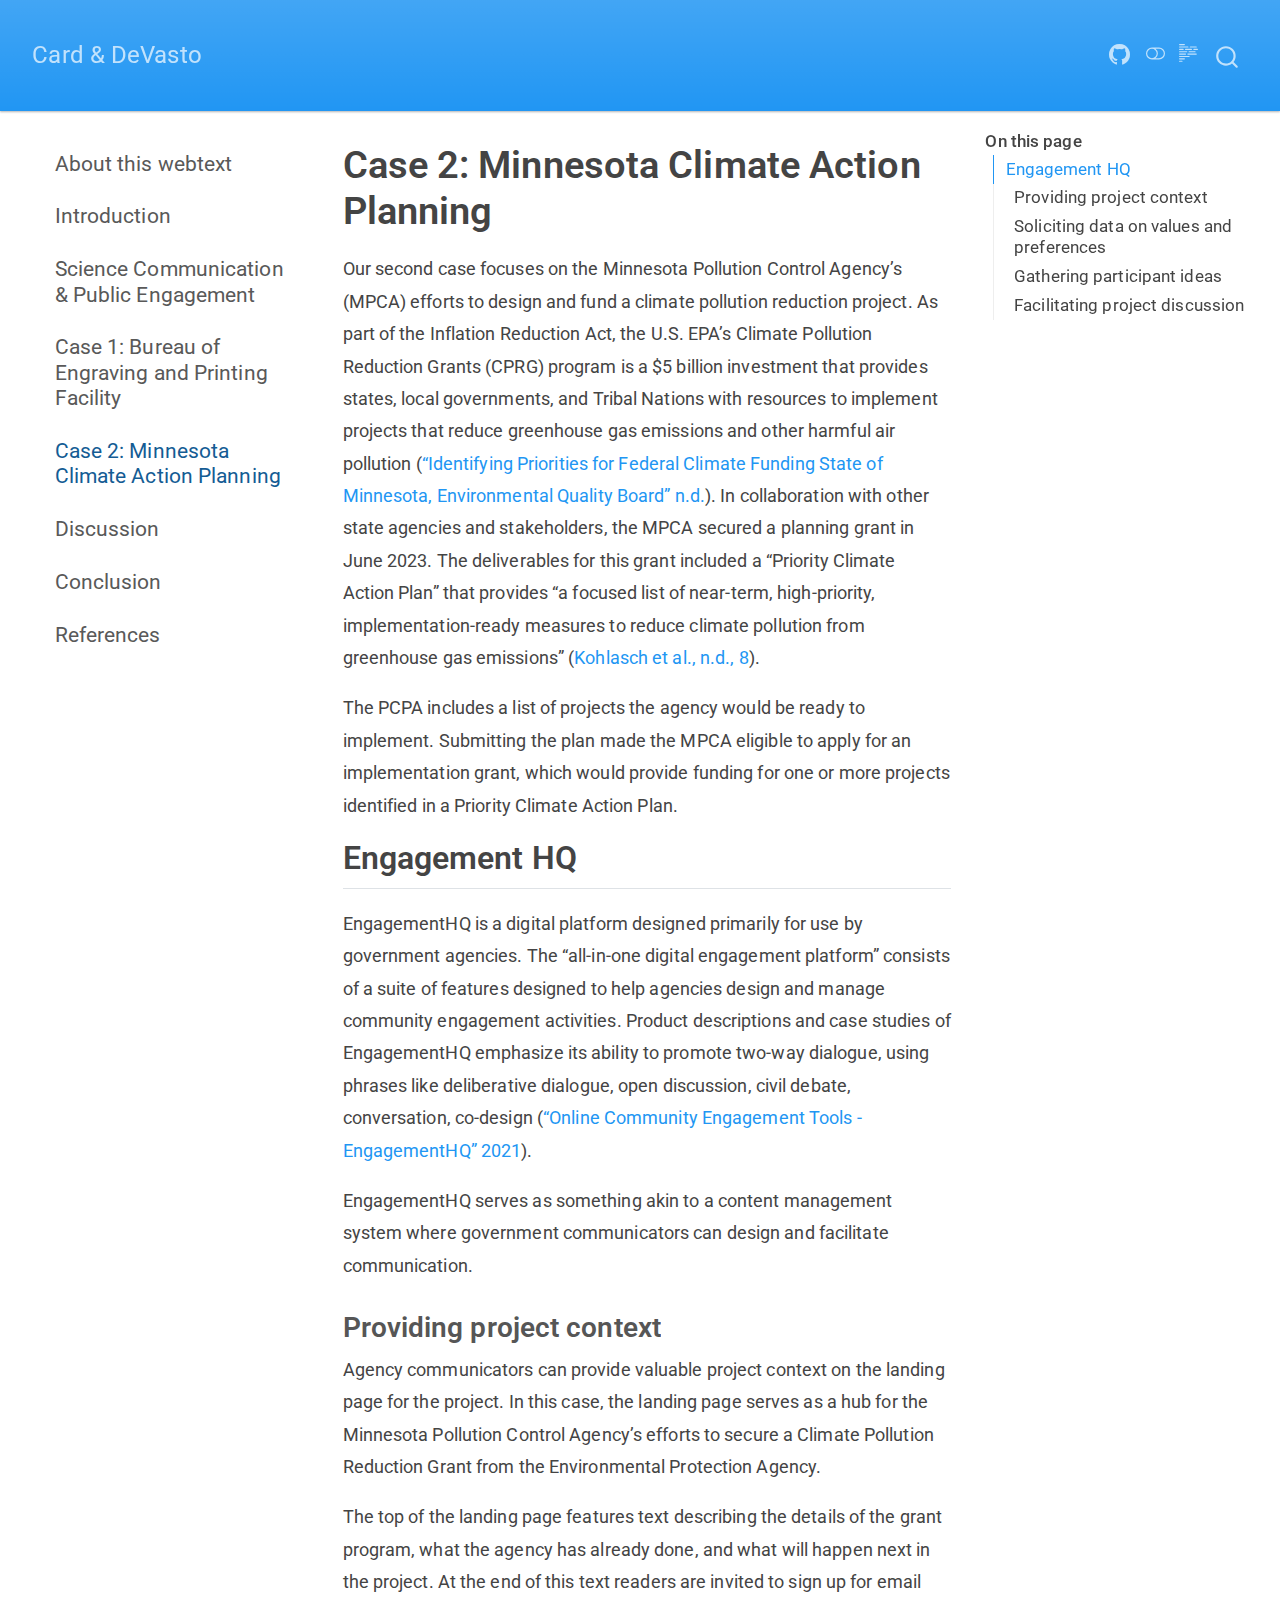
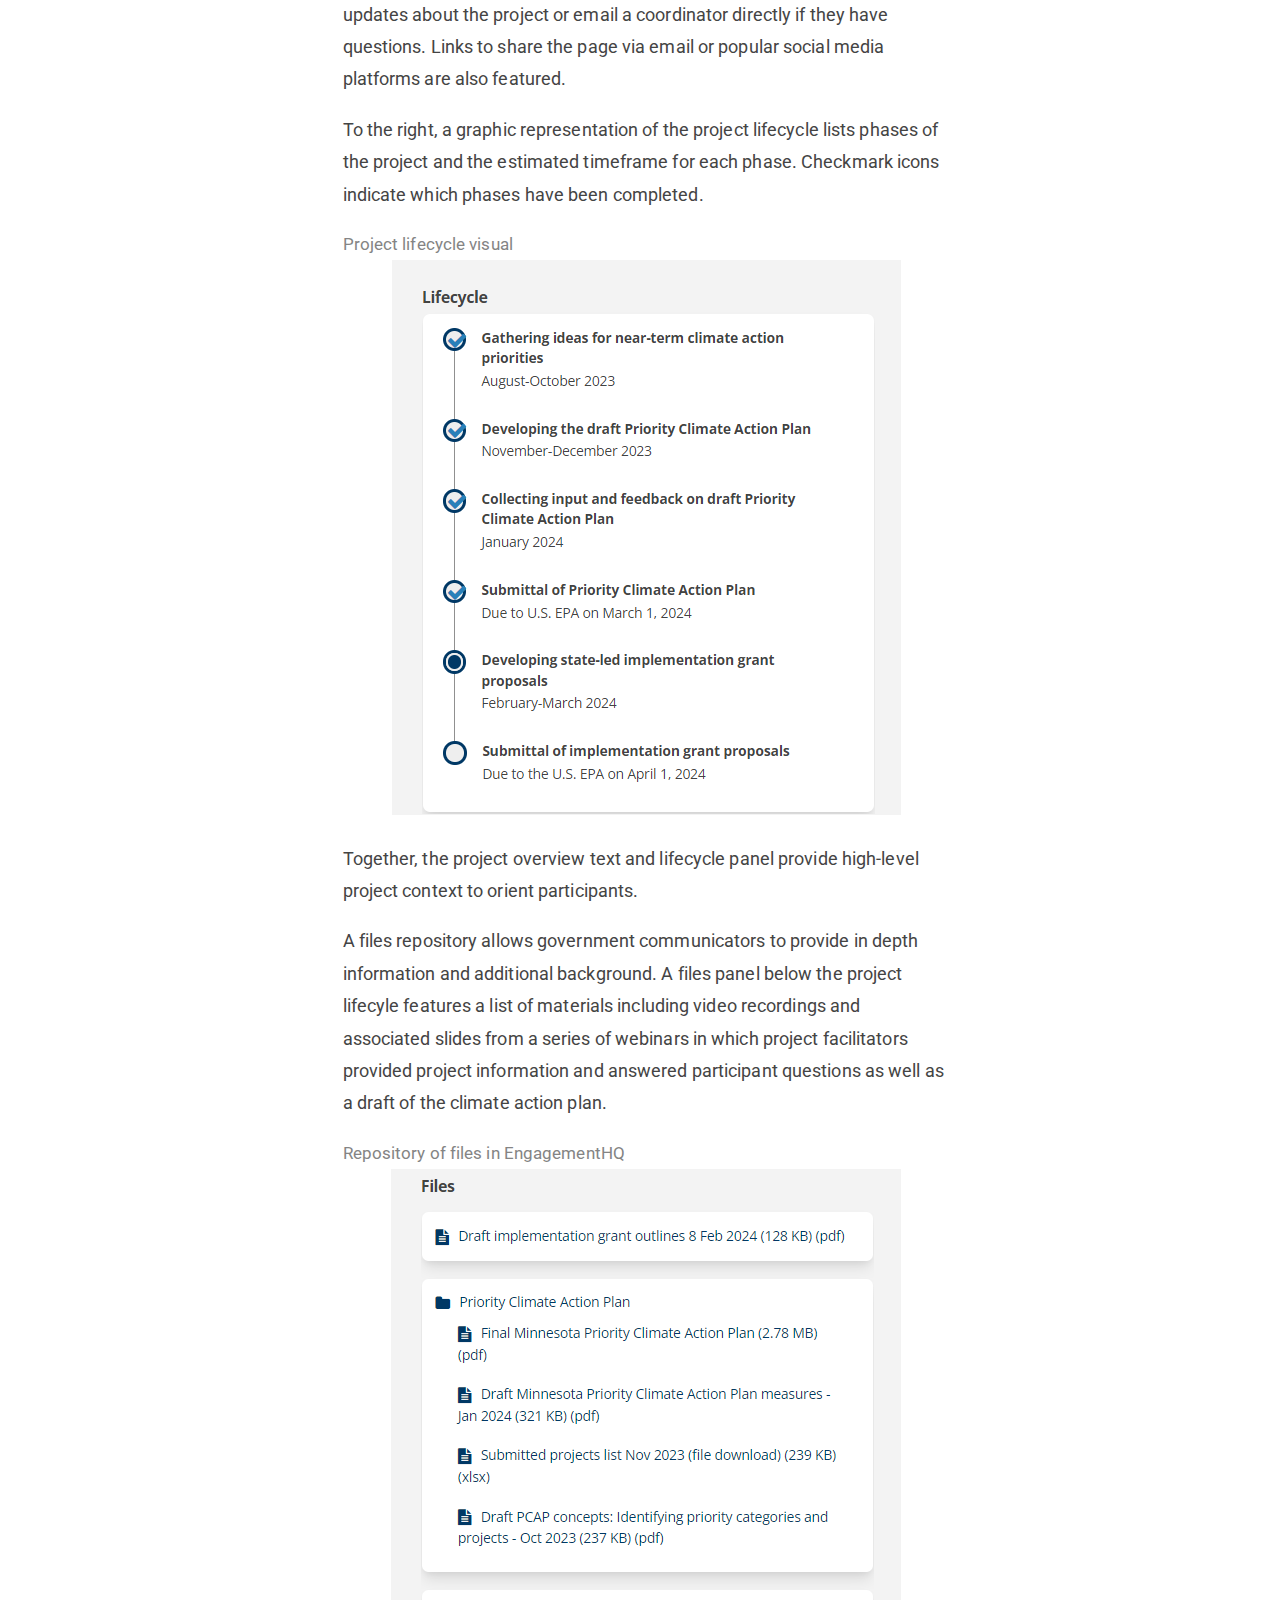
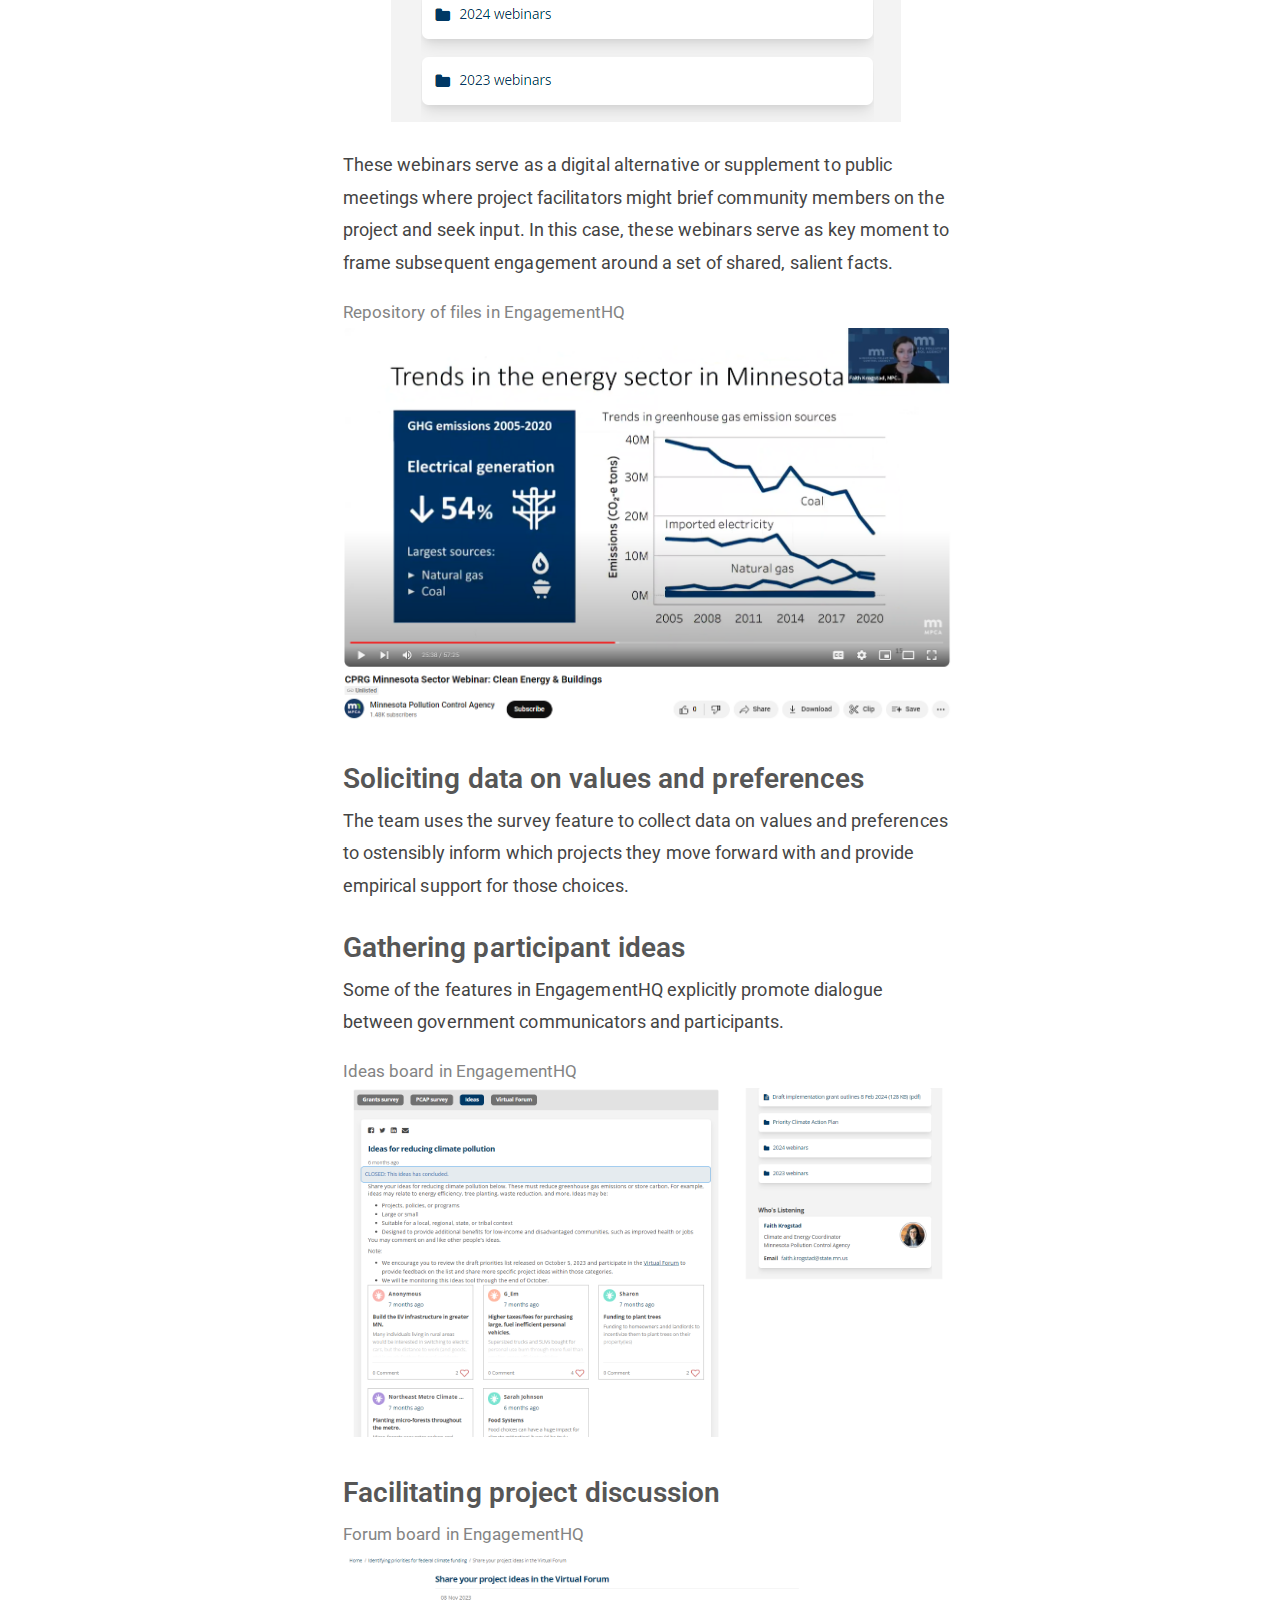
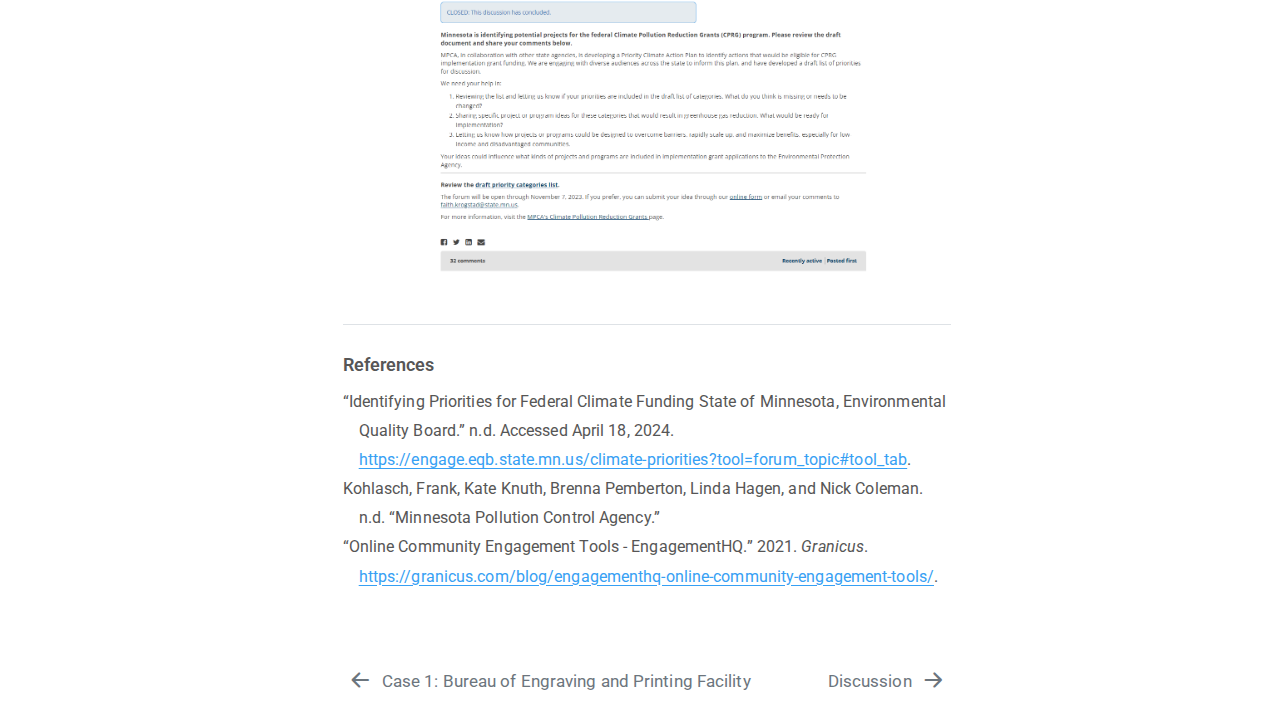
==== docs/article/a05_case2.html @ 02004da0 "added docs" ====
<!DOCTYPE html>
<html xmlns="http://www.w3.org/1999/xhtml" lang="en" xml:lang="en"><head>

<meta charset="utf-8">
<meta name="generator" content="quarto-1.4.553">

<meta name="viewport" content="width=device-width, initial-scale=1.0, user-scalable=yes">


<title>Card &amp; DeVasto - Case 2: Minnesota Climate Action Planning</title>
<style>
code{white-space: pre-wrap;}
span.smallcaps{font-variant: small-caps;}
div.columns{display: flex; gap: min(4vw, 1.5em);}
div.column{flex: auto; overflow-x: auto;}
div.hanging-indent{margin-left: 1.5em; text-indent: -1.5em;}
ul.task-list{list-style: none;}
ul.task-list li input[type="checkbox"] {
  width: 0.8em;
  margin: 0 0.8em 0.2em -1em; /* quarto-specific, see https://github.com/quarto-dev/quarto-cli/issues/4556 */ 
  vertical-align: middle;
}
/* CSS for citations */
div.csl-bib-body { }
div.csl-entry {
  clear: both;
  margin-bottom: 0em;
}
.hanging-indent div.csl-entry {
  margin-left:2em;
  text-indent:-2em;
}
div.csl-left-margin {
  min-width:2em;
  float:left;
}
div.csl-right-inline {
  margin-left:2em;
  padding-left:1em;
}
div.csl-indent {
  margin-left: 2em;
}</style>


<script src="../site_libs/quarto-nav/quarto-nav.js"></script>
<script src="../site_libs/clipboard/clipboard.min.js"></script>
<script src="../site_libs/quarto-search/autocomplete.umd.js"></script>
<script src="../site_libs/quarto-search/fuse.min.js"></script>
<script src="../site_libs/quarto-search/quarto-search.js"></script>
<meta name="quarto:offset" content="../">
<link href="../article/a06_discussion.html" rel="next">
<link href="../article/a04_case1.html" rel="prev">
<script src="../site_libs/quarto-html/quarto.js"></script>
<script src="../site_libs/quarto-html/popper.min.js"></script>
<script src="../site_libs/quarto-html/tippy.umd.min.js"></script>
<script src="../site_libs/quarto-html/anchor.min.js"></script>
<link href="../site_libs/quarto-html/tippy.css" rel="stylesheet">
<link href="../site_libs/quarto-html/quarto-syntax-highlighting.css" rel="stylesheet" class="quarto-color-scheme" id="quarto-text-highlighting-styles">
<link href="../site_libs/quarto-html/quarto-syntax-highlighting-dark.css" rel="prefetch" class="quarto-color-scheme quarto-color-alternate" id="quarto-text-highlighting-styles">
<script src="../site_libs/bootstrap/bootstrap.min.js"></script>
<link href="../site_libs/bootstrap/bootstrap-icons.css" rel="stylesheet">
<link href="../site_libs/bootstrap/bootstrap.min.css" rel="stylesheet" class="quarto-color-scheme" id="quarto-bootstrap" data-mode="light">
<link href="../site_libs/bootstrap/bootstrap-dark.min.css" rel="prefetch" class="quarto-color-scheme quarto-color-alternate" id="quarto-bootstrap" data-mode="dark">
<script src="../site_libs/quarto-contrib/glightbox/glightbox.min.js"></script>
<link href="../site_libs/quarto-contrib/glightbox/glightbox.min.css" rel="stylesheet">
<link href="../site_libs/quarto-contrib/glightbox/lightbox.css" rel="stylesheet">
<script id="quarto-search-options" type="application/json">{
  "location": "navbar",
  "copy-button": false,
  "collapse-after": 3,
  "panel-placement": "end",
  "type": "overlay",
  "limit": 50,
  "keyboard-shortcut": [
    "f",
    "/",
    "s"
  ],
  "show-item-context": false,
  "language": {
    "search-no-results-text": "No results",
    "search-matching-documents-text": "matching documents",
    "search-copy-link-title": "Copy link to search",
    "search-hide-matches-text": "Hide additional matches",
    "search-more-match-text": "more match in this document",
    "search-more-matches-text": "more matches in this document",
    "search-clear-button-title": "Clear",
    "search-text-placeholder": "",
    "search-detached-cancel-button-title": "Cancel",
    "search-submit-button-title": "Submit",
    "search-label": "Search"
  }
}</script>


<link rel="stylesheet" href="../custom.css">
</head>

<body class="nav-sidebar floating nav-fixed">

<div id="quarto-search-results"></div>
  <header id="quarto-header" class="headroom fixed-top">
    <nav class="navbar navbar-expand-lg " data-bs-theme="dark">
      <div class="navbar-container container-fluid">
      <div class="navbar-brand-container mx-auto">
    <a class="navbar-brand" href="../index.html">
    <span class="navbar-title">Card &amp; DeVasto</span>
    </a>
  </div>
            <div id="quarto-search" class="" title="Search"></div>
          <button class="navbar-toggler" type="button" data-bs-toggle="collapse" data-bs-target="#navbarCollapse" aria-controls="navbarCollapse" aria-expanded="false" aria-label="Toggle navigation" onclick="if (window.quartoToggleHeadroom) { window.quartoToggleHeadroom(); }">
  <span class="navbar-toggler-icon"></span>
</button>
          <div class="collapse navbar-collapse" id="navbarCollapse">
            <ul class="navbar-nav navbar-nav-scroll ms-auto">
  <li class="nav-item compact">
    <a class="nav-link" href="https://danieljcard1.github.io/card-devasto_kairos-submission/"> <i class="bi bi-github" role="img" aria-label="Github">
</i> 
<span class="menu-text"></span></a>
  </li>  
</ul>
          </div> <!-- /navcollapse -->
          <div class="quarto-navbar-tools">
  <a href="" class="quarto-color-scheme-toggle quarto-navigation-tool  px-1" onclick="window.quartoToggleColorScheme(); return false;" title="Toggle dark mode"><i class="bi"></i></a>
  <a href="" class="quarto-reader-toggle quarto-navigation-tool px-1" onclick="window.quartoToggleReader(); return false;" title="Toggle reader mode">
  <div class="quarto-reader-toggle-btn">
  <i class="bi"></i>
  </div>
</a>
</div>
      </div> <!-- /container-fluid -->
    </nav>
  <nav class="quarto-secondary-nav">
    <div class="container-fluid d-flex">
      <button type="button" class="quarto-btn-toggle btn" data-bs-toggle="collapse" data-bs-target=".quarto-sidebar-collapse-item" aria-controls="quarto-sidebar" aria-expanded="false" aria-label="Toggle sidebar navigation" onclick="if (window.quartoToggleHeadroom) { window.quartoToggleHeadroom(); }">
        <i class="bi bi-layout-text-sidebar-reverse"></i>
      </button>
        <nav class="quarto-page-breadcrumbs" aria-label="breadcrumb"><ol class="breadcrumb"><li class="breadcrumb-item"><a href="../article/a05_case2.html">Case 2: Minnesota Climate Action Planning</a></li></ol></nav>
        <a class="flex-grow-1" role="button" data-bs-toggle="collapse" data-bs-target=".quarto-sidebar-collapse-item" aria-controls="quarto-sidebar" aria-expanded="false" aria-label="Toggle sidebar navigation" onclick="if (window.quartoToggleHeadroom) { window.quartoToggleHeadroom(); }">      
        </a>
    </div>
  </nav>
</header>
<!-- content -->
<div id="quarto-content" class="quarto-container page-columns page-rows-contents page-layout-article page-navbar">
<!-- sidebar -->
  <nav id="quarto-sidebar" class="sidebar collapse collapse-horizontal quarto-sidebar-collapse-item sidebar-navigation floating overflow-auto">
    <div class="sidebar-menu-container"> 
    <ul class="list-unstyled mt-1">
        <li class="sidebar-item">
  <div class="sidebar-item-container"> 
  <a href="../index.html" class="sidebar-item-text sidebar-link">
 <span class="menu-text">About this webtext</span></a>
  </div>
</li>
        <li class="sidebar-item">
  <div class="sidebar-item-container"> 
  <a href="../article/a01_intro.html" class="sidebar-item-text sidebar-link">
 <span class="menu-text">Introduction</span></a>
  </div>
</li>
        <li class="sidebar-item">
  <div class="sidebar-item-container"> 
  <a href="../article/a02_background.html" class="sidebar-item-text sidebar-link">
 <span class="menu-text">Science Communication &amp; Public Engagement</span></a>
  </div>
</li>
        <li class="sidebar-item">
  <div class="sidebar-item-container"> 
  <a href="../article/a04_case1.html" class="sidebar-item-text sidebar-link">
 <span class="menu-text">Case 1: Bureau of Engraving and Printing Facility</span></a>
  </div>
</li>
        <li class="sidebar-item">
  <div class="sidebar-item-container"> 
  <a href="../article/a05_case2.html" class="sidebar-item-text sidebar-link active">
 <span class="menu-text">Case 2: Minnesota Climate Action Planning</span></a>
  </div>
</li>
        <li class="sidebar-item">
  <div class="sidebar-item-container"> 
  <a href="../article/a06_discussion.html" class="sidebar-item-text sidebar-link">
 <span class="menu-text">Discussion</span></a>
  </div>
</li>
        <li class="sidebar-item">
  <div class="sidebar-item-container"> 
  <a href="../article/a07_conclusion.html" class="sidebar-item-text sidebar-link">
 <span class="menu-text">Conclusion</span></a>
  </div>
</li>
        <li class="sidebar-item">
  <div class="sidebar-item-container"> 
  <a href="../article/a08_references.html" class="sidebar-item-text sidebar-link">
 <span class="menu-text">References</span></a>
  </div>
</li>
    </ul>
    </div>
</nav>
<div id="quarto-sidebar-glass" class="quarto-sidebar-collapse-item" data-bs-toggle="collapse" data-bs-target=".quarto-sidebar-collapse-item"></div>
<!-- margin-sidebar -->
    <div id="quarto-margin-sidebar" class="sidebar margin-sidebar">
        <nav id="TOC" role="doc-toc" class="toc-active">
    <h2 id="toc-title">On this page</h2>
   
  <ul>
  <li><a href="#engagement-hq" id="toc-engagement-hq" class="nav-link active" data-scroll-target="#engagement-hq">Engagement HQ</a>
  <ul class="collapse">
  <li><a href="#providing-project-context" id="toc-providing-project-context" class="nav-link" data-scroll-target="#providing-project-context">Providing project context</a></li>
  <li><a href="#soliciting-data-on-values-and-preferences" id="toc-soliciting-data-on-values-and-preferences" class="nav-link" data-scroll-target="#soliciting-data-on-values-and-preferences">Soliciting data on values and preferences</a></li>
  <li><a href="#gathering-participant-ideas" id="toc-gathering-participant-ideas" class="nav-link" data-scroll-target="#gathering-participant-ideas">Gathering participant ideas</a></li>
  <li><a href="#facilitating-project-discussion" id="toc-facilitating-project-discussion" class="nav-link" data-scroll-target="#facilitating-project-discussion">Facilitating project discussion</a></li>
  </ul></li>
  </ul>
</nav>
    </div>
<!-- main -->
<main class="content" id="quarto-document-content">

<header id="title-block-header" class="quarto-title-block default">
<div class="quarto-title">
<h1 class="title">Case 2: Minnesota Climate Action Planning</h1>
</div>



<div class="quarto-title-meta">

    
  
    
  </div>
  


</header>


<p>Our second case focuses on the Minnesota Pollution Control Agency’s (MPCA) efforts to design and fund a climate pollution reduction project. As part of the Inflation Reduction Act, the U.S. EPA’s Climate Pollution Reduction Grants (CPRG) program is a $5 billion investment that provides states, local governments, and Tribal Nations with resources to implement projects that reduce greenhouse gas emissions and other harmful air pollution <span class="citation" data-cites="zotero-10578">(<a href="#ref-zotero-10578" role="doc-biblioref"><span>“Identifying Priorities for Federal Climate Funding <span></span> <span>State</span> of <span>Minnesota</span>, <span>Environmental Quality Board</span>”</span> n.d.</a>)</span>. In collaboration with other state agencies and stakeholders, the MPCA secured a planning grant in June 2023. The deliverables for this grant included a “Priority Climate Action Plan” that provides “a focused list of near-term, high-priority, implementation-ready measures to reduce climate pollution from greenhouse gas emissions” <span class="citation" data-cites="kohlaschb">(<a href="#ref-kohlaschb" role="doc-biblioref">Kohlasch et al., n.d., 8</a>)</span>.</p>
<p>The PCPA includes a list of projects the agency would be ready to implement. Submitting the plan made the MPCA eligible to apply for an implementation grant, which would provide funding for one or more projects identified in a Priority Climate Action Plan.</p>
<section id="engagement-hq" class="level2">
<h2 class="anchored" data-anchor-id="engagement-hq">Engagement HQ</h2>
<p>EngagementHQ is a digital platform designed primarily for use by government agencies. The “all-in-one digital engagement platform” consists of a suite of features designed to help agencies design and manage community engagement activities. Product descriptions and case studies of EngagementHQ emphasize its ability to promote two-way dialogue, using phrases like deliberative dialogue, open discussion, civil debate, conversation, co-design <span class="citation" data-cites="2021">(<a href="#ref-2021" role="doc-biblioref"><span>“Online <span>Community Engagement Tools</span> - <span>EngagementHQ</span>”</span> 2021</a>)</span>.</p>
<p>EngagementHQ serves as something akin to a content management system where government communicators can design and facilitate communication.</p>
<section id="providing-project-context" class="level3">
<h3 class="anchored" data-anchor-id="providing-project-context">Providing project context</h3>
<p>Agency communicators can provide valuable project context on the landing page for the project. In this case, the landing page serves as a hub for the Minnesota Pollution Control Agency’s efforts to secure a Climate Pollution Reduction Grant from the Environmental Protection Agency.</p>
<p>The top of the landing page features text describing the details of the grant program, what the agency has already done, and what will happen next in the project. At the end of this text readers are invited to sign up for email updates about the project or email a coordinator directly if they have questions. Links to share the page via email or popular social media platforms are also featured.</p>
<p>To the right, a graphic representation of the project lifecycle lists phases of the project and the estimated timeframe for each phase. Checkmark icons indicate which phases have been completed.</p>
<div class="quarto-figure quarto-figure-center">
<figure class="figure">
<figcaption>Project lifecycle visual</figcaption>
<p><a href="assets/engagement-hq-lifecycle.png" class="lightbox" data-glightbox="description: .lightbox-desc-1" data-gallery="quarto-lightbox-gallery-1" title="Project lifecycle visual"><img src="assets/engagement-hq-lifecycle.png" class="img-fluid figure-img" alt="Project lifecycle visual"></a></p>
</figure>
</div>
<p>Together, the project overview text and lifecycle panel provide high-level project context to orient participants.</p>
<p>A files repository allows government communicators to provide in depth information and additional background. A files panel below the project lifecyle features a list of materials including video recordings and associated slides from a series of webinars in which project facilitators provided project information and answered participant questions as well as a draft of the climate action plan.</p>
<div class="quarto-figure quarto-figure-center">
<figure class="figure">
<figcaption>Repository of files in EngagementHQ</figcaption>
<p><a href="assets/engagementhq-files-repo.PNG" class="lightbox" data-glightbox="description: .lightbox-desc-2" data-gallery="quarto-lightbox-gallery-2" title="Repository of files in EngagementHQ"><img src="assets/engagementhq-files-repo.PNG" class="img-fluid figure-img" alt="Repository of files in EngagementHQ"></a></p>
</figure>
</div>
<p>These webinars serve as a digital alternative or supplement to public meetings where project facilitators might brief community members on the project and seek input. In this case, these webinars serve as key moment to frame subsequent engagement around a set of shared, salient facts.</p>
<div class="quarto-figure quarto-figure-center">
<figure class="figure">
<figcaption>Repository of files in EngagementHQ</figcaption>
<p><a href="assets/webinar-youtube-ghg-emissions.png" class="lightbox" data-glightbox="description: .lightbox-desc-3" data-gallery="quarto-lightbox-gallery-3" title="Repository of files in EngagementHQ"><img src="assets/webinar-youtube-ghg-emissions.png" class="img-fluid figure-img" alt="Repository of files in EngagementHQ"></a></p>
</figure>
</div>
</section>
<section id="soliciting-data-on-values-and-preferences" class="level3">
<h3 class="anchored" data-anchor-id="soliciting-data-on-values-and-preferences">Soliciting data on values and preferences</h3>
<p>The team uses the survey feature to collect data on values and preferences to ostensibly inform which projects they move forward with and provide empirical support for those choices.</p>
</section>
<section id="gathering-participant-ideas" class="level3">
<h3 class="anchored" data-anchor-id="gathering-participant-ideas">Gathering participant ideas</h3>
<p>Some of the features in EngagementHQ explicitly promote dialogue between government communicators and participants.</p>
<div class="quarto-figure quarto-figure-center">
<figure class="figure">
<figcaption>Ideas board in EngagementHQ</figcaption>
<p><a href="assets/engagementhq-ideas.PNG" class="lightbox" data-glightbox="description: .lightbox-desc-4" data-gallery="quarto-lightbox-gallery-4" title="Ideas board in EngagementHQ"><img src="assets/engagementhq-ideas.PNG" class="img-fluid figure-img" alt="Ideas board in EngagementHQ"></a></p>
</figure>
</div>
</section>
<section id="facilitating-project-discussion" class="level3">
<h3 class="anchored" data-anchor-id="facilitating-project-discussion">Facilitating project discussion</h3>
<div class="quarto-figure quarto-figure-center">
<figure class="figure">
<figcaption>Forum board in EngagementHQ</figcaption>
<p><a href="assets/engagementhq-forum.PNG" class="lightbox" data-glightbox="description: .lightbox-desc-5" data-gallery="quarto-lightbox-gallery-5" title="Forum board in EngagementHQ"><img src="assets/engagementhq-forum.PNG" class="img-fluid figure-img" alt="Forum board in EngagementHQ"></a></p>
</figure>
</div>


<div class="hidden" aria-hidden="true">
<span class="glightbox-desc lightbox-desc-1">Project lifecycle visual</span>
<span class="glightbox-desc lightbox-desc-2">Repository of files in EngagementHQ</span>
<span class="glightbox-desc lightbox-desc-3">Repository of files in EngagementHQ</span>
<span class="glightbox-desc lightbox-desc-4">Ideas board in EngagementHQ</span>
<span class="glightbox-desc lightbox-desc-5">Forum board in EngagementHQ</span>
</div>

</section>
</section>

<div id="quarto-appendix" class="default"><section class="quarto-appendix-contents" role="doc-bibliography" id="quarto-bibliography"><h2 class="anchored quarto-appendix-heading">References</h2><div id="refs" class="references csl-bib-body hanging-indent" data-entry-spacing="0" role="list">
<div id="ref-zotero-10578" class="csl-entry" role="listitem">
<span>“Identifying Priorities for Federal Climate Funding <span></span> <span>State</span> of <span>Minnesota</span>, <span>Environmental Quality Board</span>.”</span> n.d. Accessed April 18, 2024. <a href="https://engage.eqb.state.mn.us/climate-priorities?tool=forum_topic#tool_tab">https://engage.eqb.state.mn.us/climate-priorities?tool=forum_topic#tool_tab</a>.
</div>
<div id="ref-kohlaschb" class="csl-entry" role="listitem">
Kohlasch, Frank, Kate Knuth, Brenna Pemberton, Linda Hagen, and Nick Coleman. n.d. <span>“Minnesota <span>Pollution Control Agency</span>.”</span>
</div>
<div id="ref-2021" class="csl-entry" role="listitem">
<span>“Online <span>Community Engagement Tools</span> - <span>EngagementHQ</span>.”</span> 2021. <em>Granicus</em>. <a href="https://granicus.com/blog/engagementhq-online-community-engagement-tools/">https://granicus.com/blog/engagementhq-online-community-engagement-tools/</a>.
</div>
</div></section></div></main> <!-- /main -->
<script id="quarto-html-after-body" type="application/javascript">
window.document.addEventListener("DOMContentLoaded", function (event) {
  const toggleBodyColorMode = (bsSheetEl) => {
    const mode = bsSheetEl.getAttribute("data-mode");
    const bodyEl = window.document.querySelector("body");
    if (mode === "dark") {
      bodyEl.classList.add("quarto-dark");
      bodyEl.classList.remove("quarto-light");
    } else {
      bodyEl.classList.add("quarto-light");
      bodyEl.classList.remove("quarto-dark");
    }
  }
  const toggleBodyColorPrimary = () => {
    const bsSheetEl = window.document.querySelector("link#quarto-bootstrap");
    if (bsSheetEl) {
      toggleBodyColorMode(bsSheetEl);
    }
  }
  toggleBodyColorPrimary();  
  const disableStylesheet = (stylesheets) => {
    for (let i=0; i < stylesheets.length; i++) {
      const stylesheet = stylesheets[i];
      stylesheet.rel = 'prefetch';
    }
  }
  const enableStylesheet = (stylesheets) => {
    for (let i=0; i < stylesheets.length; i++) {
      const stylesheet = stylesheets[i];
      stylesheet.rel = 'stylesheet';
    }
  }
  const manageTransitions = (selector, allowTransitions) => {
    const els = window.document.querySelectorAll(selector);
    for (let i=0; i < els.length; i++) {
      const el = els[i];
      if (allowTransitions) {
        el.classList.remove('notransition');
      } else {
        el.classList.add('notransition');
      }
    }
  }
  const toggleGiscusIfUsed = (isAlternate, darkModeDefault) => {
    const baseTheme = document.querySelector('#giscus-base-theme')?.value ?? 'light';
    const alternateTheme = document.querySelector('#giscus-alt-theme')?.value ?? 'dark';
    let newTheme = '';
    if(darkModeDefault) {
      newTheme = isAlternate ? baseTheme : alternateTheme;
    } else {
      newTheme = isAlternate ? alternateTheme : baseTheme;
    }
    const changeGiscusTheme = () => {
      // From: https://github.com/giscus/giscus/issues/336
      const sendMessage = (message) => {
        const iframe = document.querySelector('iframe.giscus-frame');
        if (!iframe) return;
        iframe.contentWindow.postMessage({ giscus: message }, 'https://giscus.app');
      }
      sendMessage({
        setConfig: {
          theme: newTheme
        }
      });
    }
    const isGiscussLoaded = window.document.querySelector('iframe.giscus-frame') !== null;
    if (isGiscussLoaded) {
      changeGiscusTheme();
    }
  }
  const toggleColorMode = (alternate) => {
    // Switch the stylesheets
    const alternateStylesheets = window.document.querySelectorAll('link.quarto-color-scheme.quarto-color-alternate');
    manageTransitions('#quarto-margin-sidebar .nav-link', false);
    if (alternate) {
      enableStylesheet(alternateStylesheets);
      for (const sheetNode of alternateStylesheets) {
        if (sheetNode.id === "quarto-bootstrap") {
          toggleBodyColorMode(sheetNode);
        }
      }
    } else {
      disableStylesheet(alternateStylesheets);
      toggleBodyColorPrimary();
    }
    manageTransitions('#quarto-margin-sidebar .nav-link', true);
    // Switch the toggles
    const toggles = window.document.querySelectorAll('.quarto-color-scheme-toggle');
    for (let i=0; i < toggles.length; i++) {
      const toggle = toggles[i];
      if (toggle) {
        if (alternate) {
          toggle.classList.add("alternate");     
        } else {
          toggle.classList.remove("alternate");
        }
      }
    }
    // Hack to workaround the fact that safari doesn't
    // properly recolor the scrollbar when toggling (#1455)
    if (navigator.userAgent.indexOf('Safari') > 0 && navigator.userAgent.indexOf('Chrome') == -1) {
      manageTransitions("body", false);
      window.scrollTo(0, 1);
      setTimeout(() => {
        window.scrollTo(0, 0);
        manageTransitions("body", true);
      }, 40);  
    }
  }
  const isFileUrl = () => { 
    return window.location.protocol === 'file:';
  }
  const hasAlternateSentinel = () => {  
    let styleSentinel = getColorSchemeSentinel();
    if (styleSentinel !== null) {
      return styleSentinel === "alternate";
    } else {
      return false;
    }
  }
  const setStyleSentinel = (alternate) => {
    const value = alternate ? "alternate" : "default";
    if (!isFileUrl()) {
      window.localStorage.setItem("quarto-color-scheme", value);
    } else {
      localAlternateSentinel = value;
    }
  }
  const getColorSchemeSentinel = () => {
    if (!isFileUrl()) {
      const storageValue = window.localStorage.getItem("quarto-color-scheme");
      return storageValue != null ? storageValue : localAlternateSentinel;
    } else {
      return localAlternateSentinel;
    }
  }
  const darkModeDefault = false;
  let localAlternateSentinel = darkModeDefault ? 'alternate' : 'default';
  // Dark / light mode switch
  window.quartoToggleColorScheme = () => {
    // Read the current dark / light value 
    let toAlternate = !hasAlternateSentinel();
    toggleColorMode(toAlternate);
    setStyleSentinel(toAlternate);
    toggleGiscusIfUsed(toAlternate, darkModeDefault);
  };
  // Ensure there is a toggle, if there isn't float one in the top right
  if (window.document.querySelector('.quarto-color-scheme-toggle') === null) {
    const a = window.document.createElement('a');
    a.classList.add('top-right');
    a.classList.add('quarto-color-scheme-toggle');
    a.href = "";
    a.onclick = function() { try { window.quartoToggleColorScheme(); } catch {} return false; };
    const i = window.document.createElement("i");
    i.classList.add('bi');
    a.appendChild(i);
    window.document.body.appendChild(a);
  }
  // Switch to dark mode if need be
  if (hasAlternateSentinel()) {
    toggleColorMode(true);
  } else {
    toggleColorMode(false);
  }
  const icon = "";
  const anchorJS = new window.AnchorJS();
  anchorJS.options = {
    placement: 'right',
    icon: icon
  };
  anchorJS.add('.anchored');
  const isCodeAnnotation = (el) => {
    for (const clz of el.classList) {
      if (clz.startsWith('code-annotation-')) {                     
        return true;
      }
    }
    return false;
  }
  const clipboard = new window.ClipboardJS('.code-copy-button', {
    text: function(trigger) {
      const codeEl = trigger.previousElementSibling.cloneNode(true);
      for (const childEl of codeEl.children) {
        if (isCodeAnnotation(childEl)) {
          childEl.remove();
        }
      }
      return codeEl.innerText;
    }
  });
  clipboard.on('success', function(e) {
    // button target
    const button = e.trigger;
    // don't keep focus
    button.blur();
    // flash "checked"
    button.classList.add('code-copy-button-checked');
    var currentTitle = button.getAttribute("title");
    button.setAttribute("title", "Copied!");
    let tooltip;
    if (window.bootstrap) {
      button.setAttribute("data-bs-toggle", "tooltip");
      button.setAttribute("data-bs-placement", "left");
      button.setAttribute("data-bs-title", "Copied!");
      tooltip = new bootstrap.Tooltip(button, 
        { trigger: "manual", 
          customClass: "code-copy-button-tooltip",
          offset: [0, -8]});
      tooltip.show();    
    }
    setTimeout(function() {
      if (tooltip) {
        tooltip.hide();
        button.removeAttribute("data-bs-title");
        button.removeAttribute("data-bs-toggle");
        button.removeAttribute("data-bs-placement");
      }
      button.setAttribute("title", currentTitle);
      button.classList.remove('code-copy-button-checked');
    }, 1000);
    // clear code selection
    e.clearSelection();
  });
    var localhostRegex = new RegExp(/^(?:http|https):\/\/localhost\:?[0-9]*\//);
    var mailtoRegex = new RegExp(/^mailto:/);
      var filterRegex = new RegExp('/' + window.location.host + '/');
    var isInternal = (href) => {
        return filterRegex.test(href) || localhostRegex.test(href) || mailtoRegex.test(href);
    }
    // Inspect non-navigation links and adorn them if external
 	var links = window.document.querySelectorAll('a[href]:not(.nav-link):not(.navbar-brand):not(.toc-action):not(.sidebar-link):not(.sidebar-item-toggle):not(.pagination-link):not(.no-external):not([aria-hidden]):not(.dropdown-item):not(.quarto-navigation-tool)');
    for (var i=0; i<links.length; i++) {
      const link = links[i];
      if (!isInternal(link.href)) {
        // undo the damage that might have been done by quarto-nav.js in the case of
        // links that we want to consider external
        if (link.dataset.originalHref !== undefined) {
          link.href = link.dataset.originalHref;
        }
      }
    }
  function tippyHover(el, contentFn, onTriggerFn, onUntriggerFn) {
    const config = {
      allowHTML: true,
      maxWidth: 500,
      delay: 100,
      arrow: false,
      appendTo: function(el) {
          return el.parentElement;
      },
      interactive: true,
      interactiveBorder: 10,
      theme: 'quarto',
      placement: 'bottom-start',
    };
    if (contentFn) {
      config.content = contentFn;
    }
    if (onTriggerFn) {
      config.onTrigger = onTriggerFn;
    }
    if (onUntriggerFn) {
      config.onUntrigger = onUntriggerFn;
    }
    window.tippy(el, config); 
  }
  const noterefs = window.document.querySelectorAll('a[role="doc-noteref"]');
  for (var i=0; i<noterefs.length; i++) {
    const ref = noterefs[i];
    tippyHover(ref, function() {
      // use id or data attribute instead here
      let href = ref.getAttribute('data-footnote-href') || ref.getAttribute('href');
      try { href = new URL(href).hash; } catch {}
      const id = href.replace(/^#\/?/, "");
      const note = window.document.getElementById(id);
      if (note) {
        return note.innerHTML;
      } else {
        return "";
      }
    });
  }
  const xrefs = window.document.querySelectorAll('a.quarto-xref');
  const processXRef = (id, note) => {
    // Strip column container classes
    const stripColumnClz = (el) => {
      el.classList.remove("page-full", "page-columns");
      if (el.children) {
        for (const child of el.children) {
          stripColumnClz(child);
        }
      }
    }
    stripColumnClz(note)
    if (id === null || id.startsWith('sec-')) {
      // Special case sections, only their first couple elements
      const container = document.createElement("div");
      if (note.children && note.children.length > 2) {
        container.appendChild(note.children[0].cloneNode(true));
        for (let i = 1; i < note.children.length; i++) {
          const child = note.children[i];
          if (child.tagName === "P" && child.innerText === "") {
            continue;
          } else {
            container.appendChild(child.cloneNode(true));
            break;
          }
        }
        if (window.Quarto?.typesetMath) {
          window.Quarto.typesetMath(container);
        }
        return container.innerHTML
      } else {
        if (window.Quarto?.typesetMath) {
          window.Quarto.typesetMath(note);
        }
        return note.innerHTML;
      }
    } else {
      // Remove any anchor links if they are present
      const anchorLink = note.querySelector('a.anchorjs-link');
      if (anchorLink) {
        anchorLink.remove();
      }
      if (window.Quarto?.typesetMath) {
        window.Quarto.typesetMath(note);
      }
      // TODO in 1.5, we should make sure this works without a callout special case
      if (note.classList.contains("callout")) {
        return note.outerHTML;
      } else {
        return note.innerHTML;
      }
    }
  }
  for (var i=0; i<xrefs.length; i++) {
    const xref = xrefs[i];
    tippyHover(xref, undefined, function(instance) {
      instance.disable();
      let url = xref.getAttribute('href');
      let hash = undefined; 
      if (url.startsWith('#')) {
        hash = url;
      } else {
        try { hash = new URL(url).hash; } catch {}
      }
      if (hash) {
        const id = hash.replace(/^#\/?/, "");
        const note = window.document.getElementById(id);
        if (note !== null) {
          try {
            const html = processXRef(id, note.cloneNode(true));
            instance.setContent(html);
          } finally {
            instance.enable();
            instance.show();
          }
        } else {
          // See if we can fetch this
          fetch(url.split('#')[0])
          .then(res => res.text())
          .then(html => {
            const parser = new DOMParser();
            const htmlDoc = parser.parseFromString(html, "text/html");
            const note = htmlDoc.getElementById(id);
            if (note !== null) {
              const html = processXRef(id, note);
              instance.setContent(html);
            } 
          }).finally(() => {
            instance.enable();
            instance.show();
          });
        }
      } else {
        // See if we can fetch a full url (with no hash to target)
        // This is a special case and we should probably do some content thinning / targeting
        fetch(url)
        .then(res => res.text())
        .then(html => {
          const parser = new DOMParser();
          const htmlDoc = parser.parseFromString(html, "text/html");
          const note = htmlDoc.querySelector('main.content');
          if (note !== null) {
            // This should only happen for chapter cross references
            // (since there is no id in the URL)
            // remove the first header
            if (note.children.length > 0 && note.children[0].tagName === "HEADER") {
              note.children[0].remove();
            }
            const html = processXRef(null, note);
            instance.setContent(html);
          } 
        }).finally(() => {
          instance.enable();
          instance.show();
        });
      }
    }, function(instance) {
    });
  }
      let selectedAnnoteEl;
      const selectorForAnnotation = ( cell, annotation) => {
        let cellAttr = 'data-code-cell="' + cell + '"';
        let lineAttr = 'data-code-annotation="' +  annotation + '"';
        const selector = 'span[' + cellAttr + '][' + lineAttr + ']';
        return selector;
      }
      const selectCodeLines = (annoteEl) => {
        const doc = window.document;
        const targetCell = annoteEl.getAttribute("data-target-cell");
        const targetAnnotation = annoteEl.getAttribute("data-target-annotation");
        const annoteSpan = window.document.querySelector(selectorForAnnotation(targetCell, targetAnnotation));
        const lines = annoteSpan.getAttribute("data-code-lines").split(",");
        const lineIds = lines.map((line) => {
          return targetCell + "-" + line;
        })
        let top = null;
        let height = null;
        let parent = null;
        if (lineIds.length > 0) {
            //compute the position of the single el (top and bottom and make a div)
            const el = window.document.getElementById(lineIds[0]);
            top = el.offsetTop;
            height = el.offsetHeight;
            parent = el.parentElement.parentElement;
          if (lineIds.length > 1) {
            const lastEl = window.document.getElementById(lineIds[lineIds.length - 1]);
            const bottom = lastEl.offsetTop + lastEl.offsetHeight;
            height = bottom - top;
          }
          if (top !== null && height !== null && parent !== null) {
            // cook up a div (if necessary) and position it 
            let div = window.document.getElementById("code-annotation-line-highlight");
            if (div === null) {
              div = window.document.createElement("div");
              div.setAttribute("id", "code-annotation-line-highlight");
              div.style.position = 'absolute';
              parent.appendChild(div);
            }
            div.style.top = top - 2 + "px";
            div.style.height = height + 4 + "px";
            div.style.left = 0;
            let gutterDiv = window.document.getElementById("code-annotation-line-highlight-gutter");
            if (gutterDiv === null) {
              gutterDiv = window.document.createElement("div");
              gutterDiv.setAttribute("id", "code-annotation-line-highlight-gutter");
              gutterDiv.style.position = 'absolute';
              const codeCell = window.document.getElementById(targetCell);
              const gutter = codeCell.querySelector('.code-annotation-gutter');
              gutter.appendChild(gutterDiv);
            }
            gutterDiv.style.top = top - 2 + "px";
            gutterDiv.style.height = height + 4 + "px";
          }
          selectedAnnoteEl = annoteEl;
        }
      };
      const unselectCodeLines = () => {
        const elementsIds = ["code-annotation-line-highlight", "code-annotation-line-highlight-gutter"];
        elementsIds.forEach((elId) => {
          const div = window.document.getElementById(elId);
          if (div) {
            div.remove();
          }
        });
        selectedAnnoteEl = undefined;
      };
        // Handle positioning of the toggle
    window.addEventListener(
      "resize",
      throttle(() => {
        elRect = undefined;
        if (selectedAnnoteEl) {
          selectCodeLines(selectedAnnoteEl);
        }
      }, 10)
    );
    function throttle(fn, ms) {
    let throttle = false;
    let timer;
      return (...args) => {
        if(!throttle) { // first call gets through
            fn.apply(this, args);
            throttle = true;
        } else { // all the others get throttled
            if(timer) clearTimeout(timer); // cancel #2
            timer = setTimeout(() => {
              fn.apply(this, args);
              timer = throttle = false;
            }, ms);
        }
      };
    }
      // Attach click handler to the DT
      const annoteDls = window.document.querySelectorAll('dt[data-target-cell]');
      for (const annoteDlNode of annoteDls) {
        annoteDlNode.addEventListener('click', (event) => {
          const clickedEl = event.target;
          if (clickedEl !== selectedAnnoteEl) {
            unselectCodeLines();
            const activeEl = window.document.querySelector('dt[data-target-cell].code-annotation-active');
            if (activeEl) {
              activeEl.classList.remove('code-annotation-active');
            }
            selectCodeLines(clickedEl);
            clickedEl.classList.add('code-annotation-active');
          } else {
            // Unselect the line
            unselectCodeLines();
            clickedEl.classList.remove('code-annotation-active');
          }
        });
      }
  const findCites = (el) => {
    const parentEl = el.parentElement;
    if (parentEl) {
      const cites = parentEl.dataset.cites;
      if (cites) {
        return {
          el,
          cites: cites.split(' ')
        };
      } else {
        return findCites(el.parentElement)
      }
    } else {
      return undefined;
    }
  };
  var bibliorefs = window.document.querySelectorAll('a[role="doc-biblioref"]');
  for (var i=0; i<bibliorefs.length; i++) {
    const ref = bibliorefs[i];
    const citeInfo = findCites(ref);
    if (citeInfo) {
      tippyHover(citeInfo.el, function() {
        var popup = window.document.createElement('div');
        citeInfo.cites.forEach(function(cite) {
          var citeDiv = window.document.createElement('div');
          citeDiv.classList.add('hanging-indent');
          citeDiv.classList.add('csl-entry');
          var biblioDiv = window.document.getElementById('ref-' + cite);
          if (biblioDiv) {
            citeDiv.innerHTML = biblioDiv.innerHTML;
          }
          popup.appendChild(citeDiv);
        });
        return popup.innerHTML;
      });
    }
  }
});
</script>
<nav class="page-navigation">
  <div class="nav-page nav-page-previous">
      <a href="../article/a04_case1.html" class="pagination-link" aria-label="Case 1: Bureau of Engraving and Printing Facility">
        <i class="bi bi-arrow-left-short"></i> <span class="nav-page-text">Case 1: Bureau of Engraving and Printing Facility</span>
      </a>          
  </div>
  <div class="nav-page nav-page-next">
      <a href="../article/a06_discussion.html" class="pagination-link" aria-label="Discussion">
        <span class="nav-page-text">Discussion</span> <i class="bi bi-arrow-right-short"></i>
      </a>
  </div>
</nav>
</div> <!-- /content -->
<script>var lightboxQuarto = GLightbox({"selector":".lightbox","descPosition":"bottom","openEffect":"zoom","loop":false,"closeEffect":"zoom"});
window.onload = () => {
  lightboxQuarto.on('slide_before_load', (data) => {
    const { slideIndex, slideNode, slideConfig, player, trigger } = data;
    const href = trigger.getAttribute('href');
    if (href !== null) {
      const imgEl = window.document.querySelector(`a[href="${href}"] img`);
      if (imgEl !== null) {
        const srcAttr = imgEl.getAttribute("src");
        if (srcAttr && srcAttr.startsWith("data:")) {
          slideConfig.href = srcAttr;
        }
      }
    } 
  });

  lightboxQuarto.on('slide_after_load', (data) => {
    const { slideIndex, slideNode, slideConfig, player, trigger } = data;
    if (window.Quarto?.typesetMath) {
      window.Quarto.typesetMath(slideNode);
    }
  });

};
          </script>




</body></html>
---- docs/site_libs/quarto-html/tippy.css ----
.tippy-box[data-animation=fade][data-state=hidden]{opacity:0}[data-tippy-root]{max-width:calc(100vw - 10px)}.tippy-box{position:relative;background-color:#333;color:#fff;border-radius:4px;font-size:14px;line-height:1.4;white-space:normal;outline:0;transition-property:transform,visibility,opacity}.tippy-box[data-placement^=top]>.tippy-arrow{bottom:0}.tippy-box[data-placement^=top]>.tippy-arrow:before{bottom:-7px;left:0;border-width:8px 8px 0;border-top-color:initial;transform-origin:center top}.tippy-box[data-placement^=bottom]>.tippy-arrow{top:0}.tippy-box[data-placement^=bottom]>.tippy-arrow:before{top:-7px;left:0;border-width:0 8px 8px;border-bottom-color:initial;transform-origin:center bottom}.tippy-box[data-placement^=left]>.tippy-arrow{right:0}.tippy-box[data-placement^=left]>.tippy-arrow:before{border-width:8px 0 8px 8px;border-left-color:initial;right:-7px;transform-origin:center left}.tippy-box[data-placement^=right]>.tippy-arrow{left:0}.tippy-box[data-placement^=right]>.tippy-arrow:before{left:-7px;border-width:8px 8px 8px 0;border-right-color:initial;transform-origin:center right}.tippy-box[data-inertia][data-state=visible]{transition-timing-function:cubic-bezier(.54,1.5,.38,1.11)}.tippy-arrow{width:16px;height:16px;color:#333}.tippy-arrow:before{content:"";position:absolute;border-color:transparent;border-style:solid}.tippy-content{position:relative;padding:5px 9px;z-index:1}
---- docs/site_libs/quarto-html/quarto-syntax-highlighting.css ----
/* quarto syntax highlight colors */
:root {
  --quarto-hl-ot-color: #003B4F;
  --quarto-hl-at-color: #657422;
  --quarto-hl-ss-color: #20794D;
  --quarto-hl-an-color: #5E5E5E;
  --quarto-hl-fu-color: #4758AB;
  --quarto-hl-st-color: #20794D;
  --quarto-hl-cf-color: #003B4F;
  --quarto-hl-op-color: #5E5E5E;
  --quarto-hl-er-color: #AD0000;
  --quarto-hl-bn-color: #AD0000;
  --quarto-hl-al-color: #AD0000;
  --quarto-hl-va-color: #111111;
  --quarto-hl-bu-color: inherit;
  --quarto-hl-ex-color: inherit;
  --quarto-hl-pp-color: #AD0000;
  --quarto-hl-in-color: #5E5E5E;
  --quarto-hl-vs-color: #20794D;
  --quarto-hl-wa-color: #5E5E5E;
  --quarto-hl-do-color: #5E5E5E;
  --quarto-hl-im-color: #00769E;
  --quarto-hl-ch-color: #20794D;
  --quarto-hl-dt-color: #AD0000;
  --quarto-hl-fl-color: #AD0000;
  --quarto-hl-co-color: #5E5E5E;
  --quarto-hl-cv-color: #5E5E5E;
  --quarto-hl-cn-color: #8f5902;
  --quarto-hl-sc-color: #5E5E5E;
  --quarto-hl-dv-color: #AD0000;
  --quarto-hl-kw-color: #003B4F;
}

/* other quarto variables */
:root {
  --quarto-font-monospace: SFMono-Regular, Menlo, Monaco, Consolas, "Liberation Mono", "Courier New", monospace;
}

pre > code.sourceCode > span {
  color: #003B4F;
}

code span {
  color: #003B4F;
}

code.sourceCode > span {
  color: #003B4F;
}

div.sourceCode,
div.sourceCode pre.sourceCode {
  color: #003B4F;
}

code span.ot {
  color: #003B4F;
  font-style: inherit;
}

code span.at {
  color: #657422;
  font-style: inherit;
}

code span.ss {
  color: #20794D;
  font-style: inherit;
}

code span.an {
  color: #5E5E5E;
  font-style: inherit;
}

code span.fu {
  color: #4758AB;
  font-style: inherit;
}

code span.st {
  color: #20794D;
  font-style: inherit;
}

code span.cf {
  color: #003B4F;
  font-style: inherit;
}

code span.op {
  color: #5E5E5E;
  font-style: inherit;
}

code span.er {
  color: #AD0000;
  font-style: inherit;
}

code span.bn {
  color: #AD0000;
  font-style: inherit;
}

code span.al {
  color: #AD0000;
  font-style: inherit;
}

code span.va {
  color: #111111;
  font-style: inherit;
}

code span.bu {
  font-style: inherit;
}

code span.ex {
  font-style: inherit;
}

code span.pp {
  color: #AD0000;
  font-style: inherit;
}

code span.in {
  color: #5E5E5E;
  font-style: inherit;
}

code span.vs {
  color: #20794D;
  font-style: inherit;
}

code span.wa {
  color: #5E5E5E;
  font-style: italic;
}

code span.do {
  color: #5E5E5E;
  font-style: italic;
}

code span.im {
  color: #00769E;
  font-style: inherit;
}

code span.ch {
  color: #20794D;
  font-style: inherit;
}

code span.dt {
  color: #AD0000;
  font-style: inherit;
}

code span.fl {
  color: #AD0000;
  font-style: inherit;
}

code span.co {
  color: #5E5E5E;
  font-style: inherit;
}

code span.cv {
  color: #5E5E5E;
  font-style: italic;
}

code span.cn {
  color: #8f5902;
  font-style: inherit;
}

code span.sc {
  color: #5E5E5E;
  font-style: inherit;
}

code span.dv {
  color: #AD0000;
  font-style: inherit;
}

code span.kw {
  color: #003B4F;
  font-style: inherit;
}

.prevent-inlining {
  content: "</";
}

/*# sourceMappingURL=debc5d5d77c3f9108843748ff7464032.css.map */
---- docs/site_libs/quarto-html/quarto-syntax-highlighting-dark.css ----
/* quarto syntax highlight colors */
:root {
  --quarto-hl-al-color: #f07178;
  --quarto-hl-an-color: #d4d0ab;
  --quarto-hl-at-color: #00e0e0;
  --quarto-hl-bn-color: #d4d0ab;
  --quarto-hl-bu-color: #abe338;
  --quarto-hl-ch-color: #abe338;
  --quarto-hl-co-color: #f8f8f2;
  --quarto-hl-cv-color: #ffd700;
  --quarto-hl-cn-color: #ffd700;
  --quarto-hl-cf-color: #ffa07a;
  --quarto-hl-dt-color: #ffa07a;
  --quarto-hl-dv-color: #d4d0ab;
  --quarto-hl-do-color: #f8f8f2;
  --quarto-hl-er-color: #f07178;
  --quarto-hl-ex-color: #00e0e0;
  --quarto-hl-fl-color: #d4d0ab;
  --quarto-hl-fu-color: #ffa07a;
  --quarto-hl-im-color: #abe338;
  --quarto-hl-in-color: #d4d0ab;
  --quarto-hl-kw-color: #ffa07a;
  --quarto-hl-op-color: #ffa07a;
  --quarto-hl-ot-color: #00e0e0;
  --quarto-hl-pp-color: #dcc6e0;
  --quarto-hl-re-color: #00e0e0;
  --quarto-hl-sc-color: #abe338;
  --quarto-hl-ss-color: #abe338;
  --quarto-hl-st-color: #abe338;
  --quarto-hl-va-color: #00e0e0;
  --quarto-hl-vs-color: #abe338;
  --quarto-hl-wa-color: #dcc6e0;
}

/* other quarto variables */
:root {
  --quarto-font-monospace: SFMono-Regular, Menlo, Monaco, Consolas, "Liberation Mono", "Courier New", monospace;
}

code span.al {
  background-color: #2a0f15;
  font-weight: bold;
  color: #f07178;
}

code span.an {
  color: #d4d0ab;
}

code span.at {
  color: #00e0e0;
}

code span.bn {
  color: #d4d0ab;
}

code span.bu {
  color: #abe338;
}

code span.ch {
  color: #abe338;
}

code span.co {
  font-style: italic;
  color: #f8f8f2;
}

code span.cv {
  color: #ffd700;
}

code span.cn {
  color: #ffd700;
}

code span.cf {
  font-weight: bold;
  color: #ffa07a;
}

code span.dt {
  color: #ffa07a;
}

code span.dv {
  color: #d4d0ab;
}

code span.do {
  color: #f8f8f2;
}

code span.er {
  color: #f07178;
  text-decoration: underline;
}

code span.ex {
  font-weight: bold;
  color: #00e0e0;
}

code span.fl {
  color: #d4d0ab;
}

code span.fu {
  color: #ffa07a;
}

code span.im {
  color: #abe338;
}

code span.in {
  color: #d4d0ab;
}

code span.kw {
  font-weight: bold;
  color: #ffa07a;
}

pre > code.sourceCode > span {
  color: #f8f8f2;
}

code span {
  color: #f8f8f2;
}

code.sourceCode > span {
  color: #f8f8f2;
}

div.sourceCode,
div.sourceCode pre.sourceCode {
  color: #f8f8f2;
}

code span.op {
  color: #ffa07a;
}

code span.ot {
  color: #00e0e0;
}

code span.pp {
  color: #dcc6e0;
}

code span.re {
  background-color: #f8f8f2;
  color: #00e0e0;
}

code span.sc {
  color: #abe338;
}

code span.ss {
  color: #abe338;
}

code span.st {
  color: #abe338;
}

code span.va {
  color: #00e0e0;
}

code span.vs {
  color: #abe338;
}

code span.wa {
  color: #dcc6e0;
}

.prevent-inlining {
  content: "</";
}

/*# sourceMappingURL=935a306eefa94366c21e1a970dddb765.css.map */
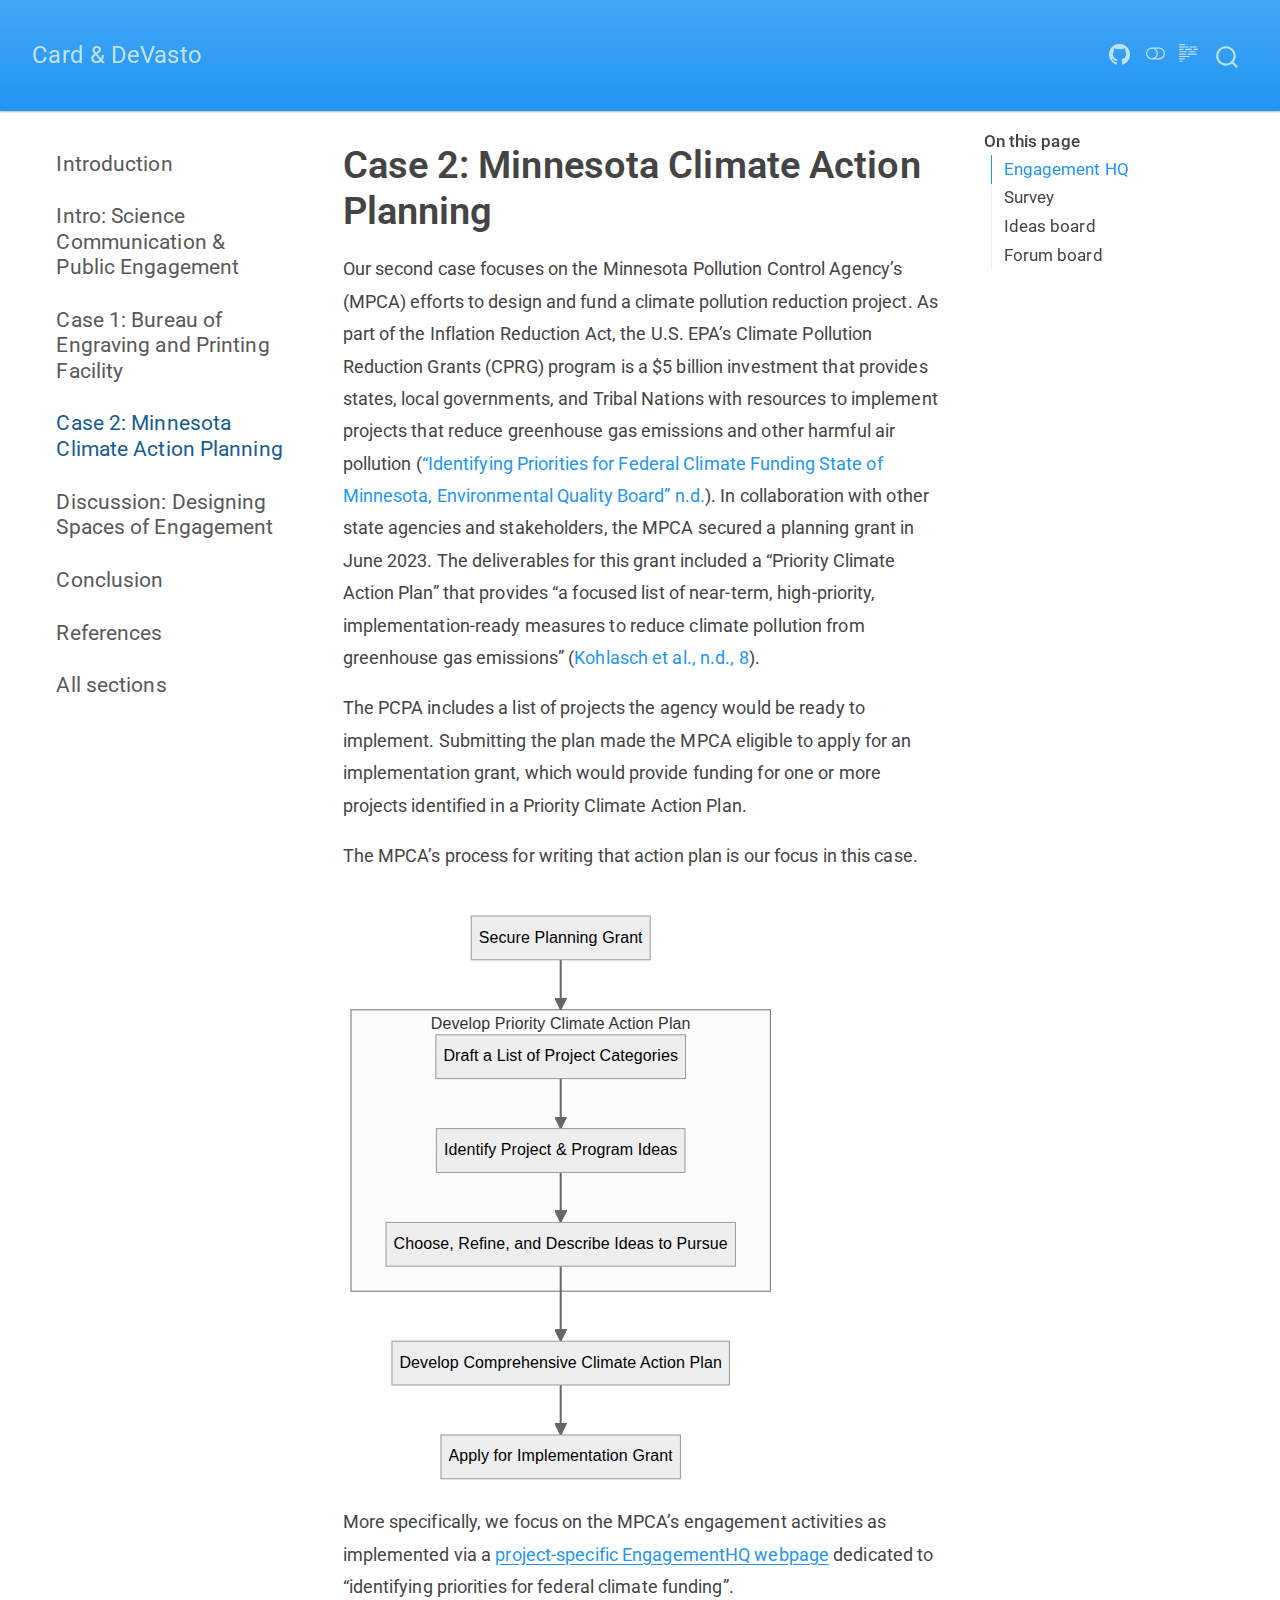
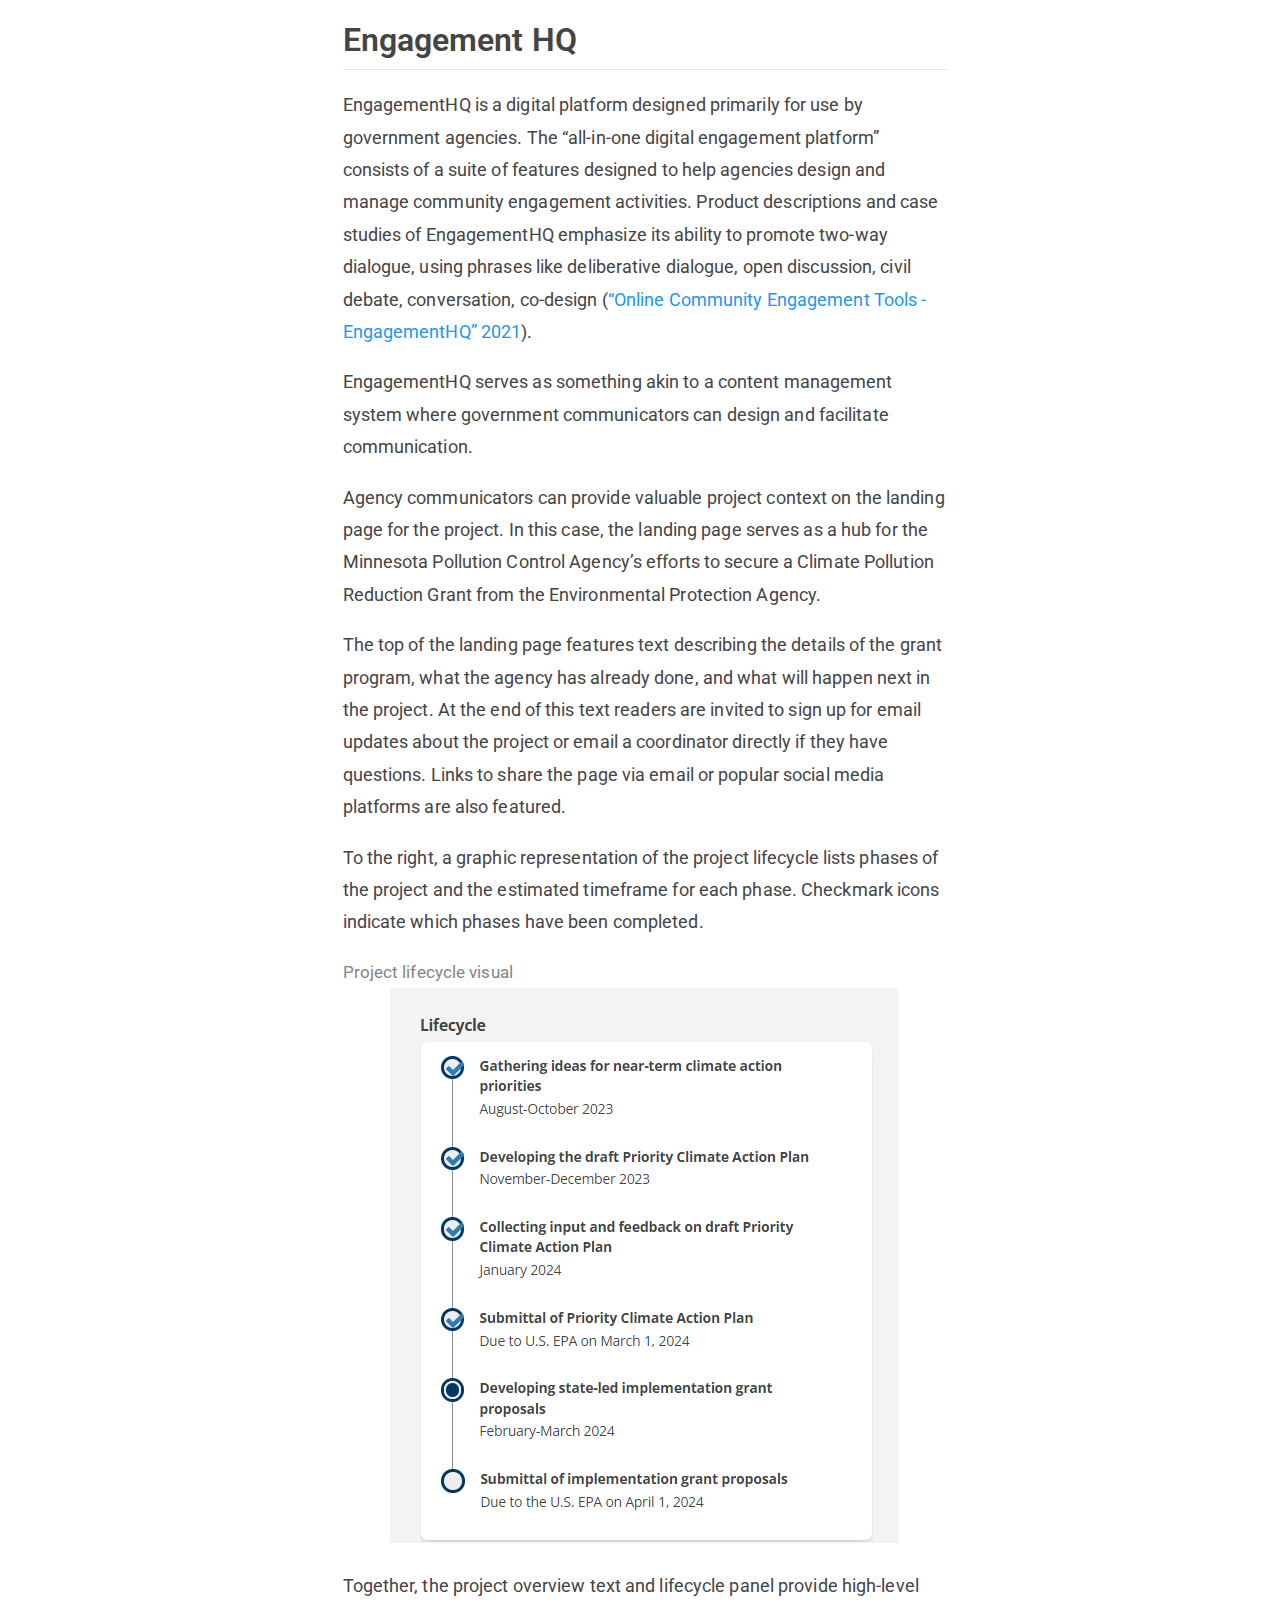
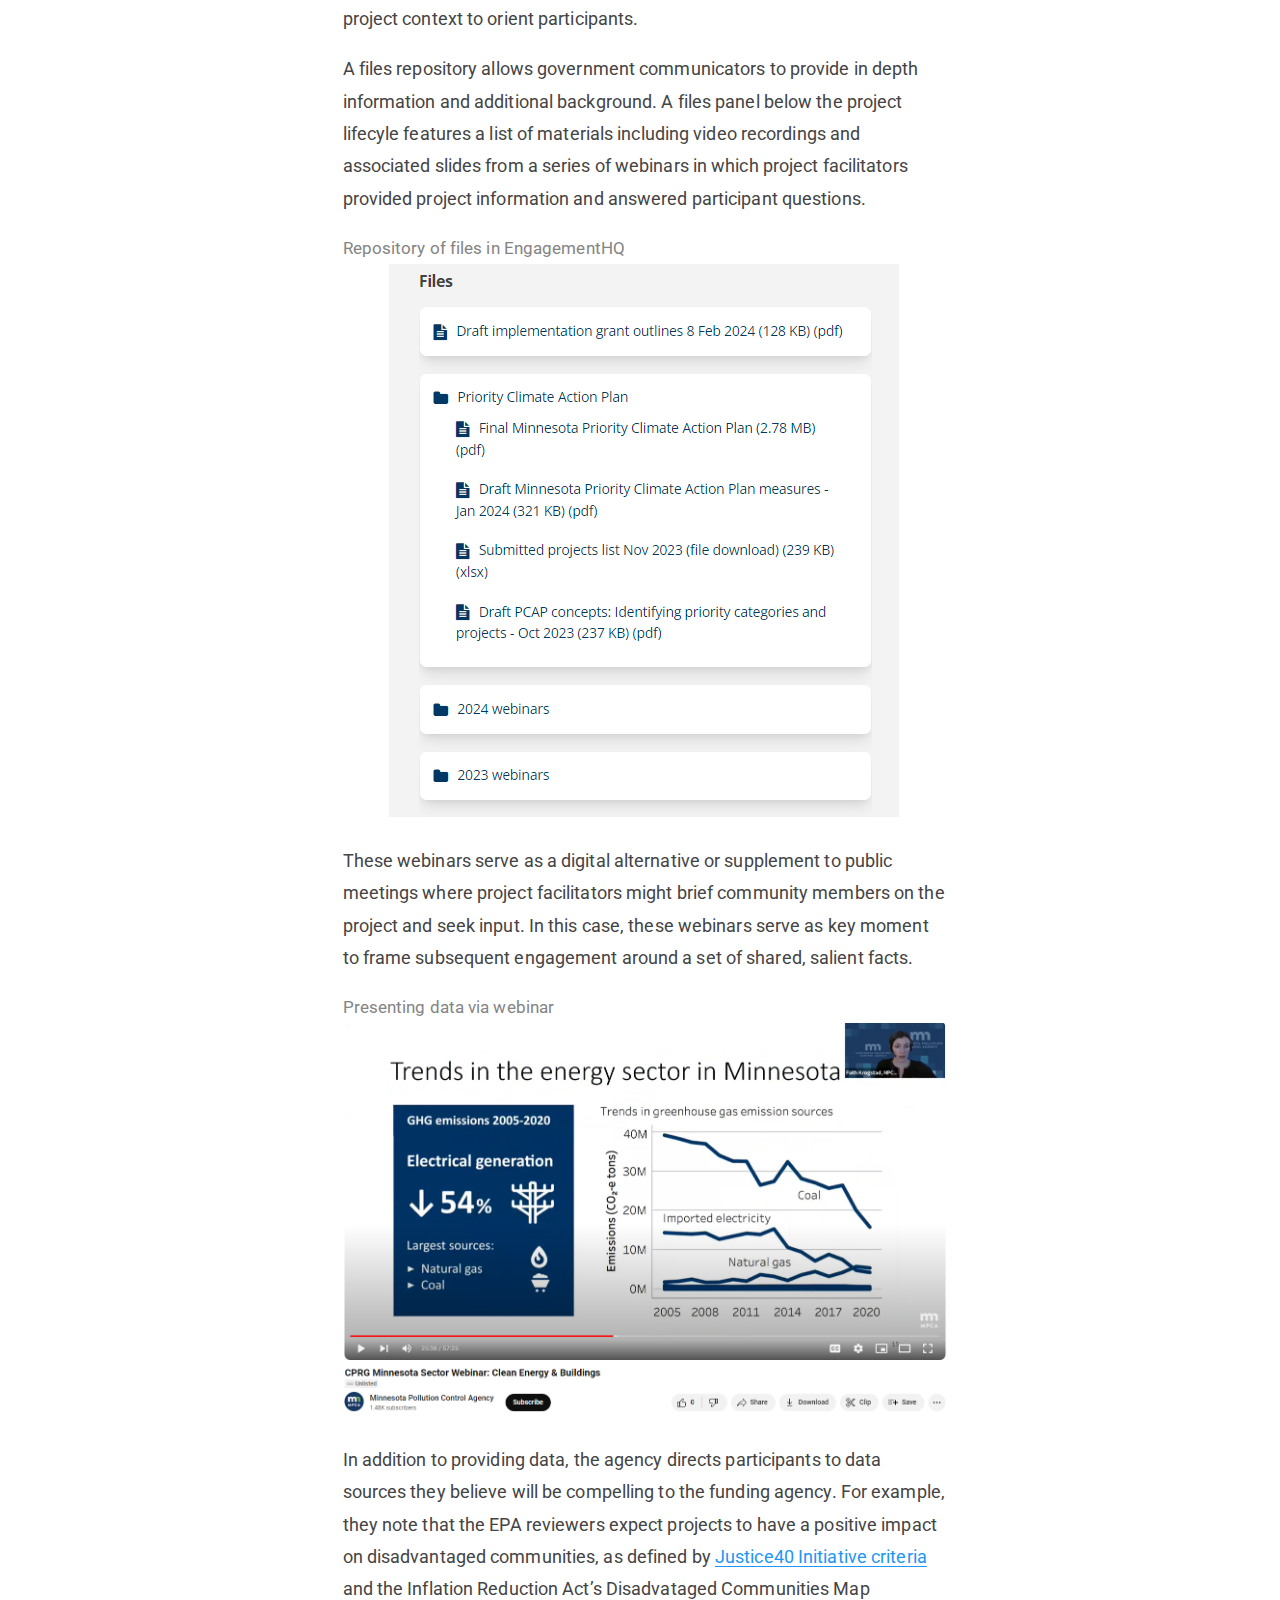
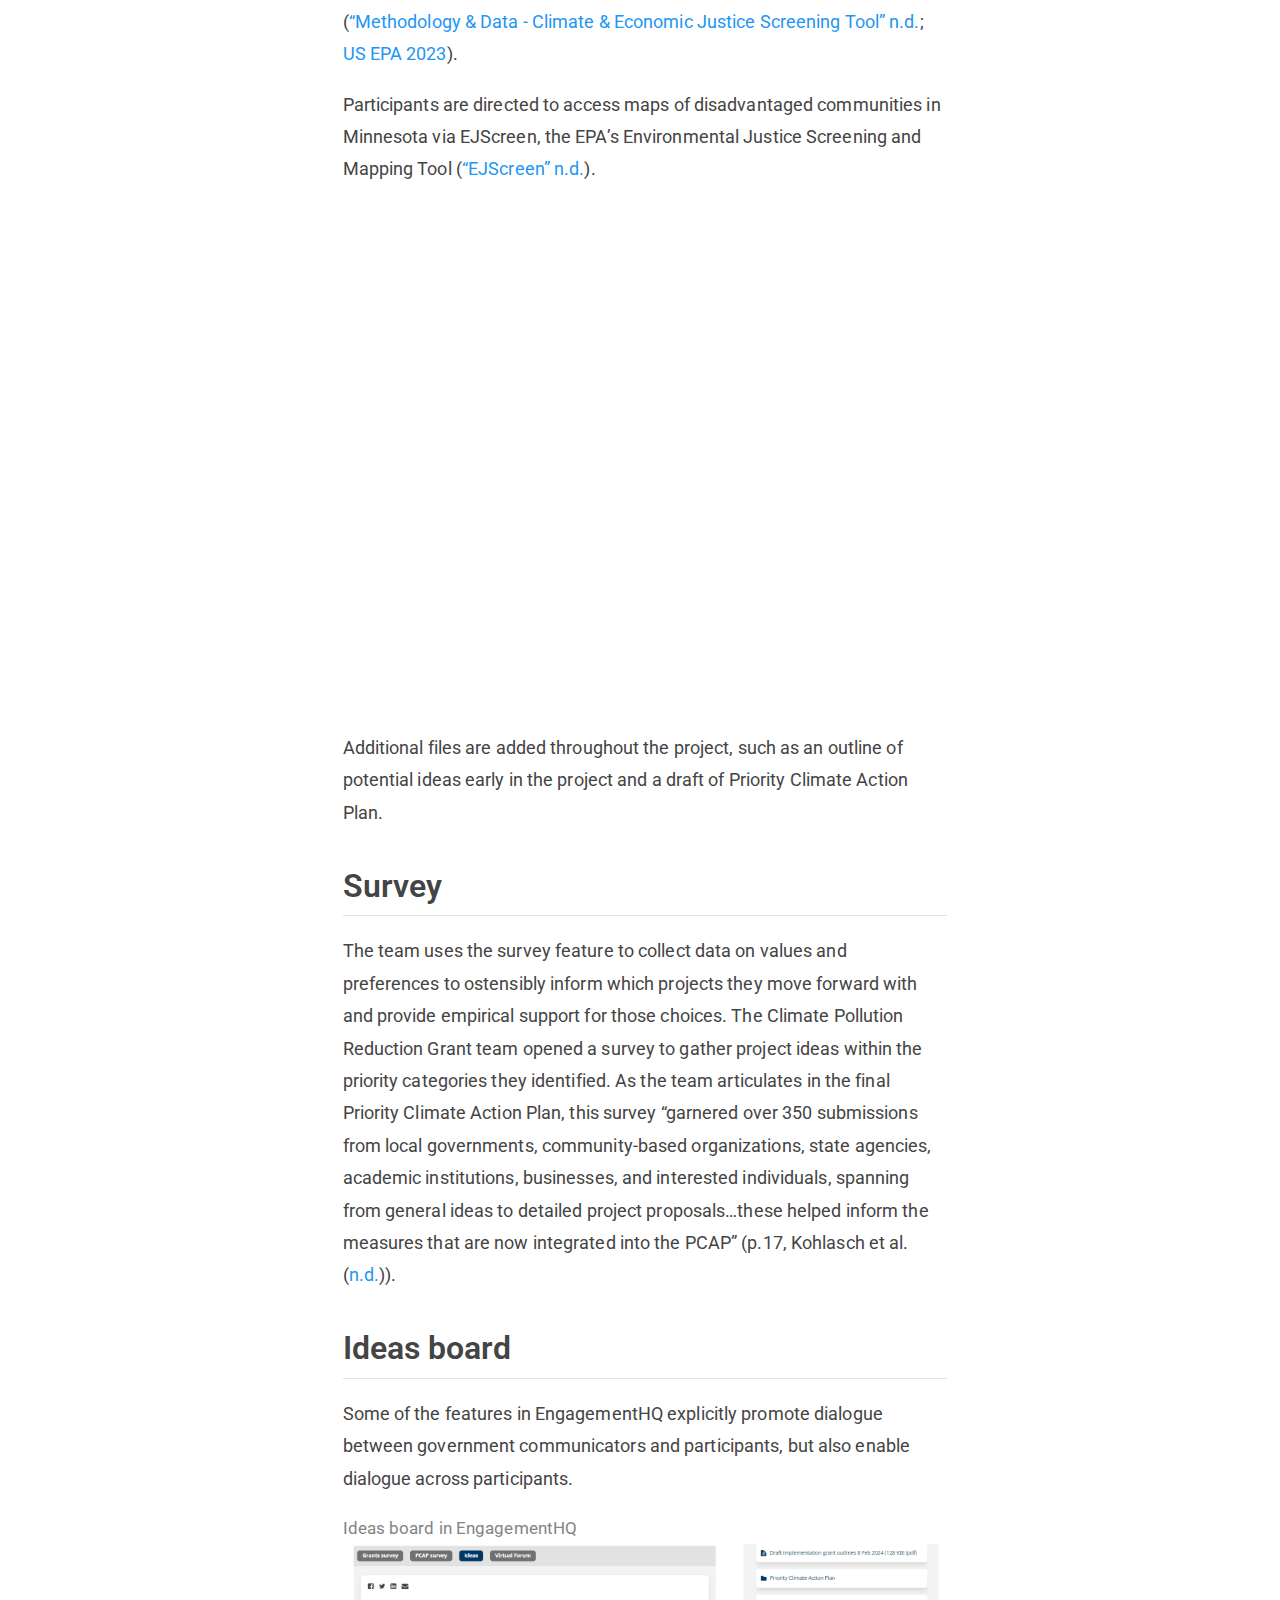
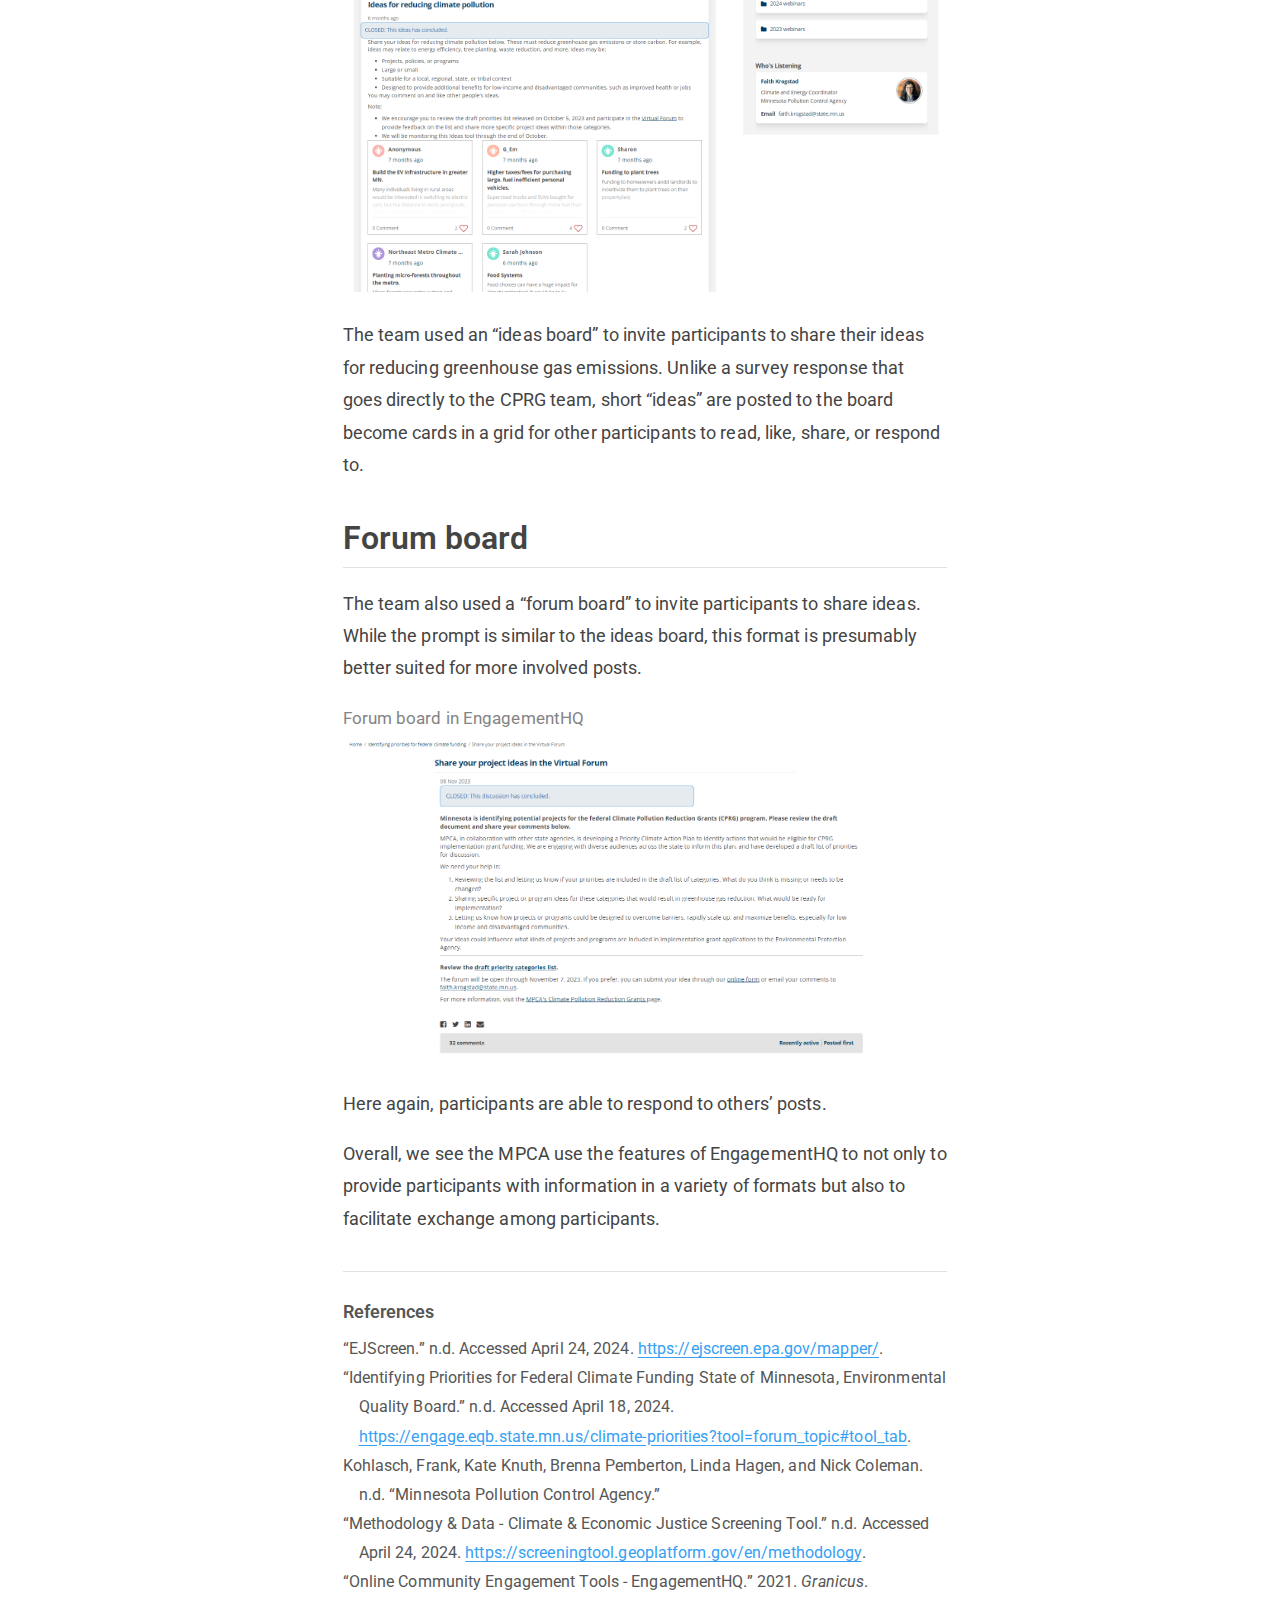
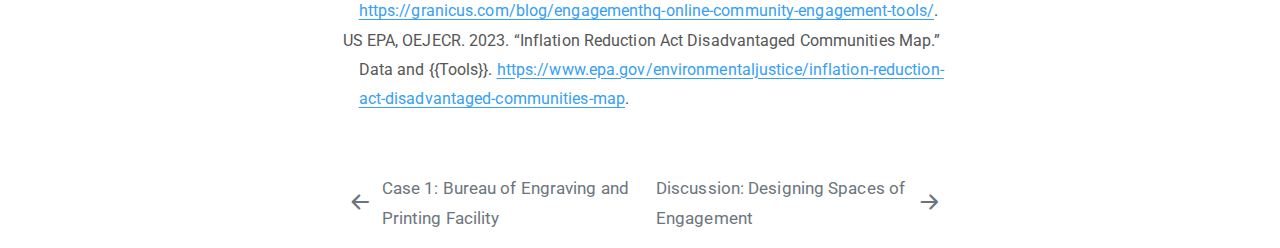
==== commit 38b3d0f6: "added discussion draft" ====
--- a/docs/article/a05_case2.html
+++ b/docs/article/a05_case2.html
@@ -92,6 +92,10 @@
     "search-label": "Search"
   }
 }</script>
+<meta name="mermaid-theme" content="neutral">
+<script src="../site_libs/quarto-diagram/mermaid.min.js"></script>
+<script src="../site_libs/quarto-diagram/mermaid-init.js"></script>
+<link href="../site_libs/quarto-diagram/mermaid.css" rel="stylesheet">
 
 
 <link rel="stylesheet" href="../custom.css">
@@ -151,19 +155,13 @@
         <li class="sidebar-item">
   <div class="sidebar-item-container"> 
   <a href="../index.html" class="sidebar-item-text sidebar-link">
- <span class="menu-text">About this webtext</span></a>
-  </div>
-</li>
-        <li class="sidebar-item">
-  <div class="sidebar-item-container"> 
-  <a href="../article/a01_intro.html" class="sidebar-item-text sidebar-link">
  <span class="menu-text">Introduction</span></a>
   </div>
 </li>
         <li class="sidebar-item">
   <div class="sidebar-item-container"> 
   <a href="../article/a02_background.html" class="sidebar-item-text sidebar-link">
- <span class="menu-text">Science Communication &amp; Public Engagement</span></a>
+ <span class="menu-text">Intro: Science Communication &amp; Public Engagement</span></a>
   </div>
 </li>
         <li class="sidebar-item">
@@ -181,7 +179,7 @@
         <li class="sidebar-item">
   <div class="sidebar-item-container"> 
   <a href="../article/a06_discussion.html" class="sidebar-item-text sidebar-link">
- <span class="menu-text">Discussion</span></a>
+ <span class="menu-text">Discussion: Designing Spaces of Engagement</span></a>
   </div>
 </li>
         <li class="sidebar-item">
@@ -194,6 +192,12 @@
   <div class="sidebar-item-container"> 
   <a href="../article/a08_references.html" class="sidebar-item-text sidebar-link">
  <span class="menu-text">References</span></a>
+  </div>
+</li>
+        <li class="sidebar-item">
+  <div class="sidebar-item-container"> 
+  <a href="../article/a11_combined.html" class="sidebar-item-text sidebar-link">
+ <span class="menu-text">All sections</span></a>
   </div>
 </li>
     </ul>
@@ -206,13 +210,10 @@
     <h2 id="toc-title">On this page</h2>
    
   <ul>
-  <li><a href="#engagement-hq" id="toc-engagement-hq" class="nav-link active" data-scroll-target="#engagement-hq">Engagement HQ</a>
-  <ul class="collapse">
-  <li><a href="#providing-project-context" id="toc-providing-project-context" class="nav-link" data-scroll-target="#providing-project-context">Providing project context</a></li>
-  <li><a href="#soliciting-data-on-values-and-preferences" id="toc-soliciting-data-on-values-and-preferences" class="nav-link" data-scroll-target="#soliciting-data-on-values-and-preferences">Soliciting data on values and preferences</a></li>
-  <li><a href="#gathering-participant-ideas" id="toc-gathering-participant-ideas" class="nav-link" data-scroll-target="#gathering-participant-ideas">Gathering participant ideas</a></li>
-  <li><a href="#facilitating-project-discussion" id="toc-facilitating-project-discussion" class="nav-link" data-scroll-target="#facilitating-project-discussion">Facilitating project discussion</a></li>
-  </ul></li>
+  <li><a href="#engagement-hq" id="toc-engagement-hq" class="nav-link active" data-scroll-target="#engagement-hq">Engagement HQ</a></li>
+  <li><a href="#survey" id="toc-survey" class="nav-link" data-scroll-target="#survey">Survey</a></li>
+  <li><a href="#ideas-board" id="toc-ideas-board" class="nav-link" data-scroll-target="#ideas-board">Ideas board</a></li>
+  <li><a href="#forum-board" id="toc-forum-board" class="nav-link" data-scroll-target="#forum-board">Forum board</a></li>
   </ul>
 </nav>
     </div>
@@ -240,81 +241,117 @@
 
 <p>Our second case focuses on the Minnesota Pollution Control Agency’s (MPCA) efforts to design and fund a climate pollution reduction project. As part of the Inflation Reduction Act, the U.S. EPA’s Climate Pollution Reduction Grants (CPRG) program is a $5 billion investment that provides states, local governments, and Tribal Nations with resources to implement projects that reduce greenhouse gas emissions and other harmful air pollution <span class="citation" data-cites="zotero-10578">(<a href="#ref-zotero-10578" role="doc-biblioref"><span>“Identifying Priorities for Federal Climate Funding <span></span> <span>State</span> of <span>Minnesota</span>, <span>Environmental Quality Board</span>”</span> n.d.</a>)</span>. In collaboration with other state agencies and stakeholders, the MPCA secured a planning grant in June 2023. The deliverables for this grant included a “Priority Climate Action Plan” that provides “a focused list of near-term, high-priority, implementation-ready measures to reduce climate pollution from greenhouse gas emissions” <span class="citation" data-cites="kohlaschb">(<a href="#ref-kohlaschb" role="doc-biblioref">Kohlasch et al., n.d., 8</a>)</span>.</p>
 <p>The PCPA includes a list of projects the agency would be ready to implement. Submitting the plan made the MPCA eligible to apply for an implementation grant, which would provide funding for one or more projects identified in a Priority Climate Action Plan.</p>
+<p>The MPCA’s process for writing that action plan is our focus in this case.</p>
+<div class="cell" data-layout-align="default">
+<div class="cell-output-display">
+<div>
+<p></p><figure class="figure"><p></p>
+<div>
+<pre class="mermaid mermaid-js">flowchart TD
+    A[Secure Planning Grant] --&gt; B
+    subgraph B [Develop Priority Climate Action Plan]
+        B1[Draft a List of Project Categories]
+        B1 --&gt; B2[Identify Project &amp; Program Ideas]
+        B2 --&gt; B3[Choose, Refine, and Describe Ideas to Pursue]
+    end
+    B3 --&gt; C[Develop Comprehensive Climate Action Plan]
+    C --&gt; D[Apply for Implementation Grant]
+</pre>
+</div>
+<p></p></figure><p></p>
+</div>
+</div>
+</div>
+<p>More specifically, we focus on the MPCA’s engagement activities as implemented via a <a href="https://engage.eqb.state.mn.us/climate-priorities">project-specific EngagementHQ webpage</a> dedicated to “identifying priorities for federal climate funding”.</p>
 <section id="engagement-hq" class="level2">
 <h2 class="anchored" data-anchor-id="engagement-hq">Engagement HQ</h2>
 <p>EngagementHQ is a digital platform designed primarily for use by government agencies. The “all-in-one digital engagement platform” consists of a suite of features designed to help agencies design and manage community engagement activities. Product descriptions and case studies of EngagementHQ emphasize its ability to promote two-way dialogue, using phrases like deliberative dialogue, open discussion, civil debate, conversation, co-design <span class="citation" data-cites="2021">(<a href="#ref-2021" role="doc-biblioref"><span>“Online <span>Community Engagement Tools</span> - <span>EngagementHQ</span>”</span> 2021</a>)</span>.</p>
 <p>EngagementHQ serves as something akin to a content management system where government communicators can design and facilitate communication.</p>
-<section id="providing-project-context" class="level3">
-<h3 class="anchored" data-anchor-id="providing-project-context">Providing project context</h3>
 <p>Agency communicators can provide valuable project context on the landing page for the project. In this case, the landing page serves as a hub for the Minnesota Pollution Control Agency’s efforts to secure a Climate Pollution Reduction Grant from the Environmental Protection Agency.</p>
 <p>The top of the landing page features text describing the details of the grant program, what the agency has already done, and what will happen next in the project. At the end of this text readers are invited to sign up for email updates about the project or email a coordinator directly if they have questions. Links to share the page via email or popular social media platforms are also featured.</p>
 <p>To the right, a graphic representation of the project lifecycle lists phases of the project and the estimated timeframe for each phase. Checkmark icons indicate which phases have been completed.</p>
 <div class="quarto-figure quarto-figure-center">
 <figure class="figure">
 <figcaption>Project lifecycle visual</figcaption>
-<p><a href="assets/engagement-hq-lifecycle.png" class="lightbox" data-glightbox="description: .lightbox-desc-1" data-gallery="quarto-lightbox-gallery-1" title="Project lifecycle visual"><img src="assets/engagement-hq-lifecycle.png" class="img-fluid figure-img" alt="Project lifecycle visual"></a></p>
+<p><a href="assets/engagement-hq-lifecycle.png" class="lightbox" data-gallery="quarto-lightbox-gallery-1" data-glightbox="description: .lightbox-desc-1" title="Project lifecycle visual"><img src="assets/engagement-hq-lifecycle.png" class="img-fluid figure-img" alt="Project lifecycle visual"></a></p>
 </figure>
 </div>
 <p>Together, the project overview text and lifecycle panel provide high-level project context to orient participants.</p>
-<p>A files repository allows government communicators to provide in depth information and additional background. A files panel below the project lifecyle features a list of materials including video recordings and associated slides from a series of webinars in which project facilitators provided project information and answered participant questions as well as a draft of the climate action plan.</p>
+<p>A files repository allows government communicators to provide in depth information and additional background. A files panel below the project lifecyle features a list of materials including video recordings and associated slides from a series of webinars in which project facilitators provided project information and answered participant questions.</p>
 <div class="quarto-figure quarto-figure-center">
 <figure class="figure">
 <figcaption>Repository of files in EngagementHQ</figcaption>
-<p><a href="assets/engagementhq-files-repo.PNG" class="lightbox" data-glightbox="description: .lightbox-desc-2" data-gallery="quarto-lightbox-gallery-2" title="Repository of files in EngagementHQ"><img src="assets/engagementhq-files-repo.PNG" class="img-fluid figure-img" alt="Repository of files in EngagementHQ"></a></p>
+<p><a href="assets/engagementhq-files-repo.PNG" class="lightbox" data-gallery="quarto-lightbox-gallery-2" data-glightbox="description: .lightbox-desc-2" title="Repository of files in EngagementHQ"><img src="assets/engagementhq-files-repo.PNG" class="img-fluid figure-img" alt="Repository of files in EngagementHQ"></a></p>
 </figure>
 </div>
 <p>These webinars serve as a digital alternative or supplement to public meetings where project facilitators might brief community members on the project and seek input. In this case, these webinars serve as key moment to frame subsequent engagement around a set of shared, salient facts.</p>
 <div class="quarto-figure quarto-figure-center">
 <figure class="figure">
-<figcaption>Repository of files in EngagementHQ</figcaption>
-<p><a href="assets/webinar-youtube-ghg-emissions.png" class="lightbox" data-glightbox="description: .lightbox-desc-3" data-gallery="quarto-lightbox-gallery-3" title="Repository of files in EngagementHQ"><img src="assets/webinar-youtube-ghg-emissions.png" class="img-fluid figure-img" alt="Repository of files in EngagementHQ"></a></p>
+<figcaption>Presenting data via webinar</figcaption>
+<p><a href="assets/webinar-youtube-ghg-emissions.png" class="lightbox" data-gallery="quarto-lightbox-gallery-3" data-glightbox="description: .lightbox-desc-3" title="Presenting data via webinar"><img src="assets/webinar-youtube-ghg-emissions.png" class="img-fluid figure-img" alt="Presenting data via webinar"></a></p>
 </figure>
 </div>
+<p>In addition to providing data, the agency directs participants to data sources they believe will be compelling to the funding agency. For example, they note that the EPA reviewers expect projects to have a positive impact on disadvantaged communities, as defined by <a href="https://screeningtool.geoplatform.gov/en/methodology">Justice40 Initiative criteria</a> and the Inflation Reduction Act’s Disadvataged Communities Map <span class="citation" data-cites="zotero-10588 usepa2023">(<a href="#ref-zotero-10588" role="doc-biblioref"><span>“Methodology &amp; Data - <span>Climate</span> &amp; <span>Economic Justice Screening Tool</span>”</span> n.d.</a>; <a href="#ref-usepa2023" role="doc-biblioref">US EPA 2023</a>)</span>.</p>
+<p>Participants are directed to access maps of disadvantaged communities in Minnesota via EJScreen, the EPA’s Environmental Justice Screening and Mapping Tool <span class="citation" data-cites="zotero-10590">(<a href="#ref-zotero-10590" role="doc-biblioref"><span>“<span>EJScreen</span>”</span> n.d.</a>)</span>.</p>
+<iframe src="https://ejscreen.epa.gov/mapper/" title="EJScreen: Environmental Justice Screening and Mapping Tool" width="100%" height="500" style="border:none;"></iframe>
+<p>Additional files are added throughout the project, such as an outline of potential ideas early in the project and a draft of Priority Climate Action Plan.</p>
 </section>
-<section id="soliciting-data-on-values-and-preferences" class="level3">
-<h3 class="anchored" data-anchor-id="soliciting-data-on-values-and-preferences">Soliciting data on values and preferences</h3>
-<p>The team uses the survey feature to collect data on values and preferences to ostensibly inform which projects they move forward with and provide empirical support for those choices.</p>
+<section id="survey" class="level2">
+<h2 class="anchored" data-anchor-id="survey">Survey</h2>
+<p>The team uses the survey feature to collect data on values and preferences to ostensibly inform which projects they move forward with and provide empirical support for those choices. The Climate Pollution Reduction Grant team opened a survey to gather project ideas within the priority categories they identified. As the team articulates in the final Priority Climate Action Plan, this survey “garnered over 350 submissions from local governments, community-based organizations, state agencies, academic institutions, businesses, and interested individuals, spanning from general ideas to detailed project proposals…these helped inform the measures that are now integrated into the PCAP” (p.17, <span class="citation" data-cites="kohlaschb">Kohlasch et al. (<a href="#ref-kohlaschb" role="doc-biblioref">n.d.</a>)</span>).</p>
 </section>
-<section id="gathering-participant-ideas" class="level3">
-<h3 class="anchored" data-anchor-id="gathering-participant-ideas">Gathering participant ideas</h3>
-<p>Some of the features in EngagementHQ explicitly promote dialogue between government communicators and participants.</p>
+<section id="ideas-board" class="level2">
+<h2 class="anchored" data-anchor-id="ideas-board">Ideas board</h2>
+<p>Some of the features in EngagementHQ explicitly promote dialogue between government communicators and participants, but also enable dialogue across participants.</p>
 <div class="quarto-figure quarto-figure-center">
 <figure class="figure">
 <figcaption>Ideas board in EngagementHQ</figcaption>
-<p><a href="assets/engagementhq-ideas.PNG" class="lightbox" data-glightbox="description: .lightbox-desc-4" data-gallery="quarto-lightbox-gallery-4" title="Ideas board in EngagementHQ"><img src="assets/engagementhq-ideas.PNG" class="img-fluid figure-img" alt="Ideas board in EngagementHQ"></a></p>
+<p><a href="assets/engagementhq-ideas.PNG" class="lightbox" data-gallery="quarto-lightbox-gallery-4" data-glightbox="description: .lightbox-desc-4" title="Ideas board in EngagementHQ"><img src="assets/engagementhq-ideas.PNG" class="img-fluid figure-img" alt="Ideas board in EngagementHQ"></a></p>
 </figure>
 </div>
+<p>The team used an “ideas board” to invite participants to share their ideas for reducing greenhouse gas emissions. Unlike a survey response that goes directly to the CPRG team, short “ideas” are posted to the board become cards in a grid for other participants to read, like, share, or respond to.</p>
 </section>
-<section id="facilitating-project-discussion" class="level3">
-<h3 class="anchored" data-anchor-id="facilitating-project-discussion">Facilitating project discussion</h3>
+<section id="forum-board" class="level2">
+<h2 class="anchored" data-anchor-id="forum-board">Forum board</h2>
+<p>The team also used a “forum board” to invite participants to share ideas. While the prompt is similar to the ideas board, this format is presumably better suited for more involved posts.</p>
 <div class="quarto-figure quarto-figure-center">
 <figure class="figure">
 <figcaption>Forum board in EngagementHQ</figcaption>
-<p><a href="assets/engagementhq-forum.PNG" class="lightbox" data-glightbox="description: .lightbox-desc-5" data-gallery="quarto-lightbox-gallery-5" title="Forum board in EngagementHQ"><img src="assets/engagementhq-forum.PNG" class="img-fluid figure-img" alt="Forum board in EngagementHQ"></a></p>
+<p><a href="assets/engagementhq-forum.PNG" class="lightbox" data-gallery="quarto-lightbox-gallery-5" data-glightbox="description: .lightbox-desc-5" title="Forum board in EngagementHQ"><img src="assets/engagementhq-forum.PNG" class="img-fluid figure-img" alt="Forum board in EngagementHQ"></a></p>
 </figure>
 </div>
+<p>Here again, participants are able to respond to others’ posts.</p>
+<p>Overall, we see the MPCA use the features of EngagementHQ to not only to provide participants with information in a variety of formats but also to facilitate exchange among participants.</p>
 
 
 <div class="hidden" aria-hidden="true">
 <span class="glightbox-desc lightbox-desc-1">Project lifecycle visual</span>
 <span class="glightbox-desc lightbox-desc-2">Repository of files in EngagementHQ</span>
-<span class="glightbox-desc lightbox-desc-3">Repository of files in EngagementHQ</span>
+<span class="glightbox-desc lightbox-desc-3">Presenting data via webinar</span>
 <span class="glightbox-desc lightbox-desc-4">Ideas board in EngagementHQ</span>
 <span class="glightbox-desc lightbox-desc-5">Forum board in EngagementHQ</span>
 </div>
 
 </section>
-</section>
 
 <div id="quarto-appendix" class="default"><section class="quarto-appendix-contents" role="doc-bibliography" id="quarto-bibliography"><h2 class="anchored quarto-appendix-heading">References</h2><div id="refs" class="references csl-bib-body hanging-indent" data-entry-spacing="0" role="list">
+<div id="ref-zotero-10590" class="csl-entry" role="listitem">
+<span>“<span>EJScreen</span>.”</span> n.d. Accessed April 24, 2024. <a href="https://ejscreen.epa.gov/mapper/">https://ejscreen.epa.gov/mapper/</a>.
+</div>
 <div id="ref-zotero-10578" class="csl-entry" role="listitem">
 <span>“Identifying Priorities for Federal Climate Funding <span></span> <span>State</span> of <span>Minnesota</span>, <span>Environmental Quality Board</span>.”</span> n.d. Accessed April 18, 2024. <a href="https://engage.eqb.state.mn.us/climate-priorities?tool=forum_topic#tool_tab">https://engage.eqb.state.mn.us/climate-priorities?tool=forum_topic#tool_tab</a>.
 </div>
 <div id="ref-kohlaschb" class="csl-entry" role="listitem">
 Kohlasch, Frank, Kate Knuth, Brenna Pemberton, Linda Hagen, and Nick Coleman. n.d. <span>“Minnesota <span>Pollution Control Agency</span>.”</span>
 </div>
+<div id="ref-zotero-10588" class="csl-entry" role="listitem">
+<span>“Methodology &amp; Data - <span>Climate</span> &amp; <span>Economic Justice Screening Tool</span>.”</span> n.d. Accessed April 24, 2024. <a href="https://screeningtool.geoplatform.gov/en/methodology">https://screeningtool.geoplatform.gov/en/methodology</a>.
+</div>
 <div id="ref-2021" class="csl-entry" role="listitem">
 <span>“Online <span>Community Engagement Tools</span> - <span>EngagementHQ</span>.”</span> 2021. <em>Granicus</em>. <a href="https://granicus.com/blog/engagementhq-online-community-engagement-tools/">https://granicus.com/blog/engagementhq-online-community-engagement-tools/</a>.
+</div>
+<div id="ref-usepa2023" class="csl-entry" role="listitem">
+US EPA, OEJECR. 2023. <span>“Inflation <span>Reduction Act Disadvantaged Communities Map</span>.”</span> Data and {{Tools}}. <a href="https://www.epa.gov/environmentaljustice/inflation-reduction-act-disadvantaged-communities-map">https://www.epa.gov/environmentaljustice/inflation-reduction-act-disadvantaged-communities-map</a>.
 </div>
 </div></section></div></main> <!-- /main -->
 <script id="quarto-html-after-body" type="application/javascript">
@@ -877,13 +914,13 @@
       </a>          
   </div>
   <div class="nav-page nav-page-next">
-      <a href="../article/a06_discussion.html" class="pagination-link" aria-label="Discussion">
-        <span class="nav-page-text">Discussion</span> <i class="bi bi-arrow-right-short"></i>
+      <a href="../article/a06_discussion.html" class="pagination-link" aria-label="Discussion: Designing Spaces of Engagement">
+        <span class="nav-page-text">Discussion: Designing Spaces of Engagement</span> <i class="bi bi-arrow-right-short"></i>
       </a>
   </div>
 </nav>
 </div> <!-- /content -->
-<script>var lightboxQuarto = GLightbox({"selector":".lightbox","descPosition":"bottom","openEffect":"zoom","loop":false,"closeEffect":"zoom"});
+<script>var lightboxQuarto = GLightbox({"openEffect":"zoom","descPosition":"bottom","selector":".lightbox","closeEffect":"zoom","loop":false});
 window.onload = () => {
   lightboxQuarto.on('slide_before_load', (data) => {
     const { slideIndex, slideNode, slideConfig, player, trigger } = data;
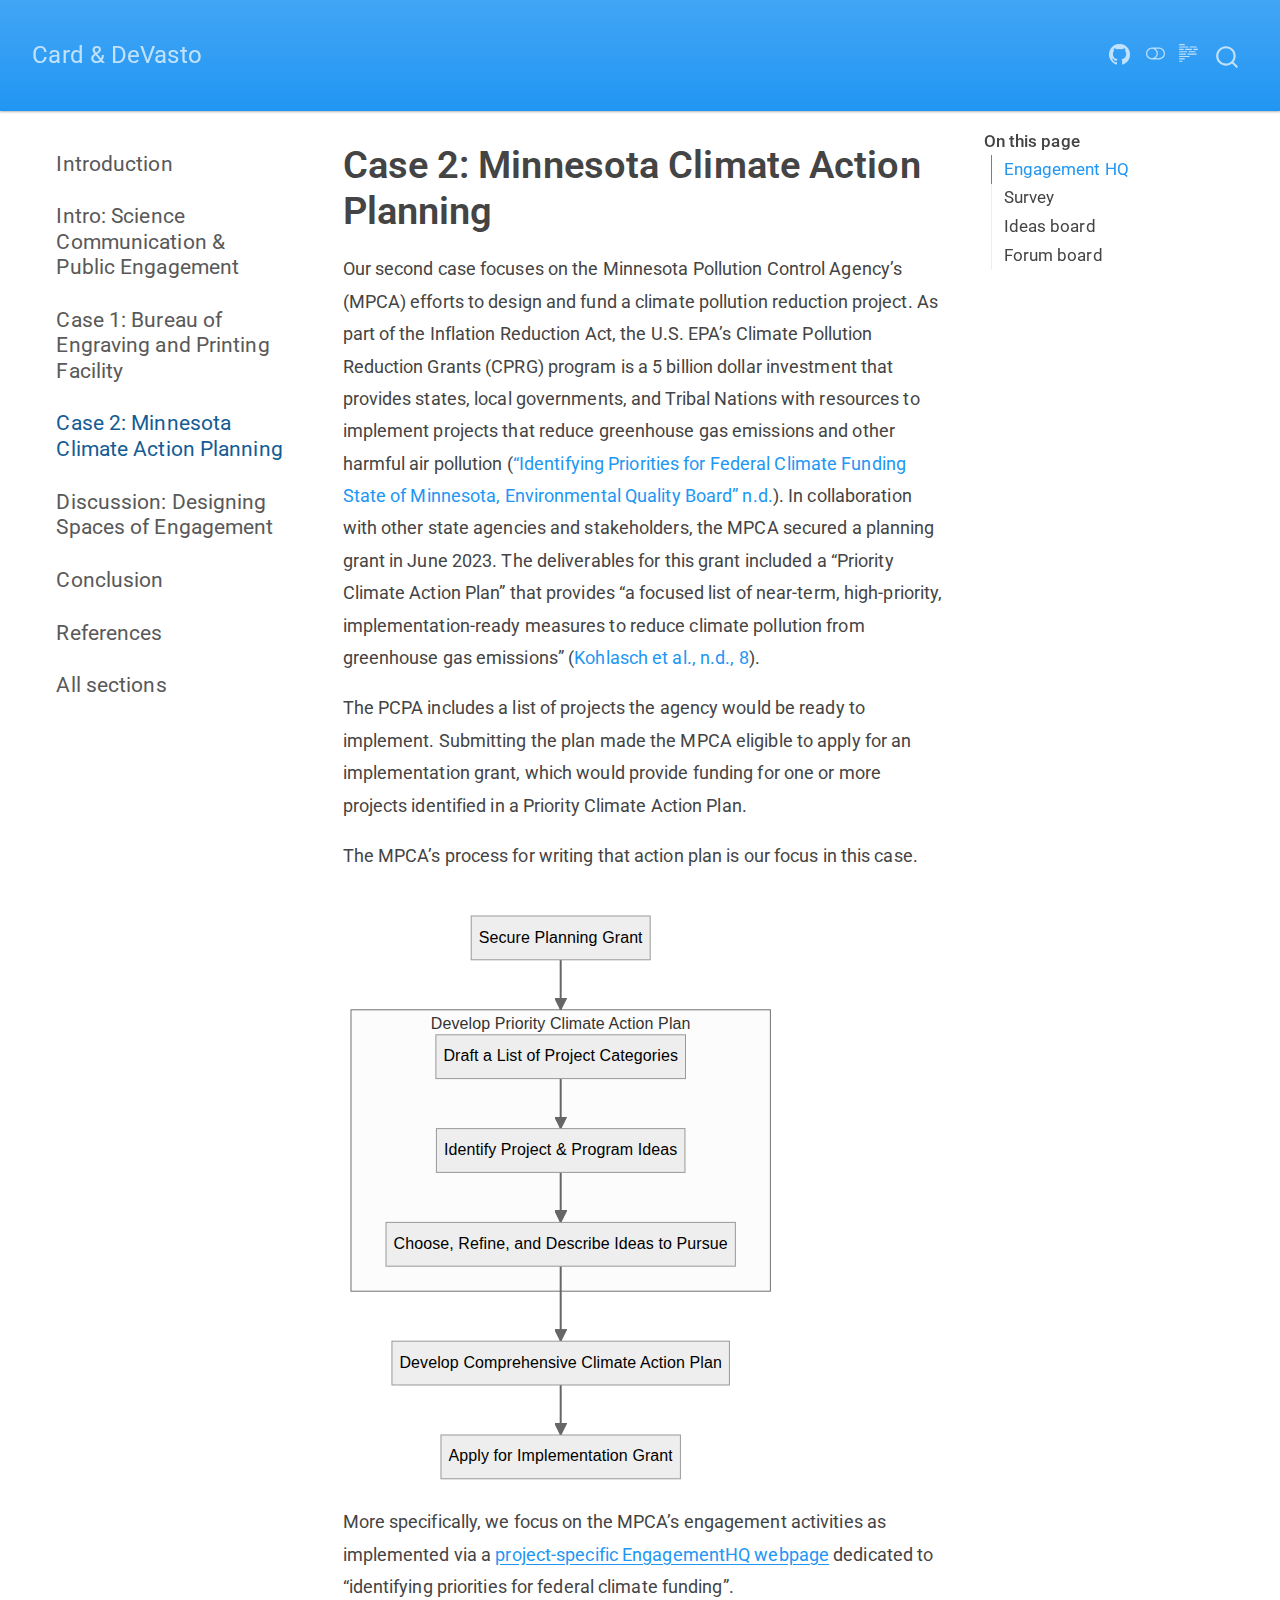
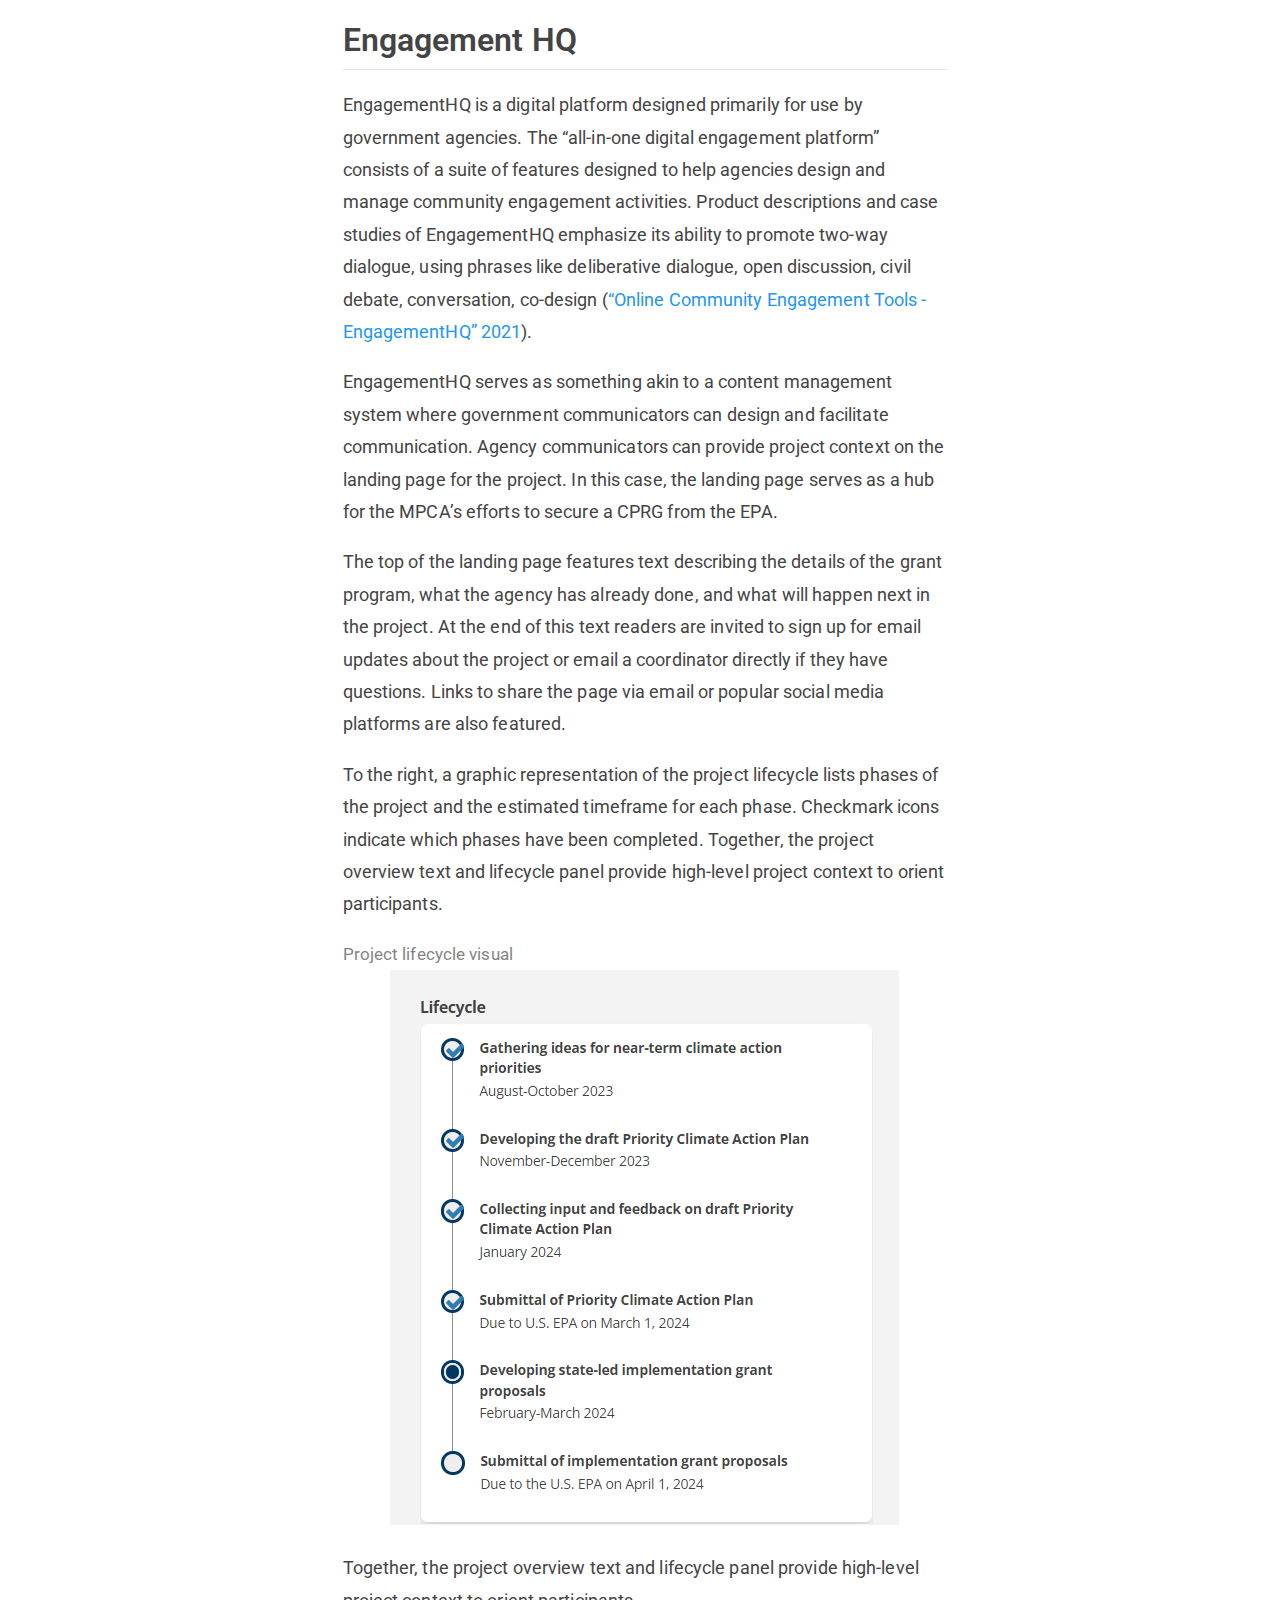
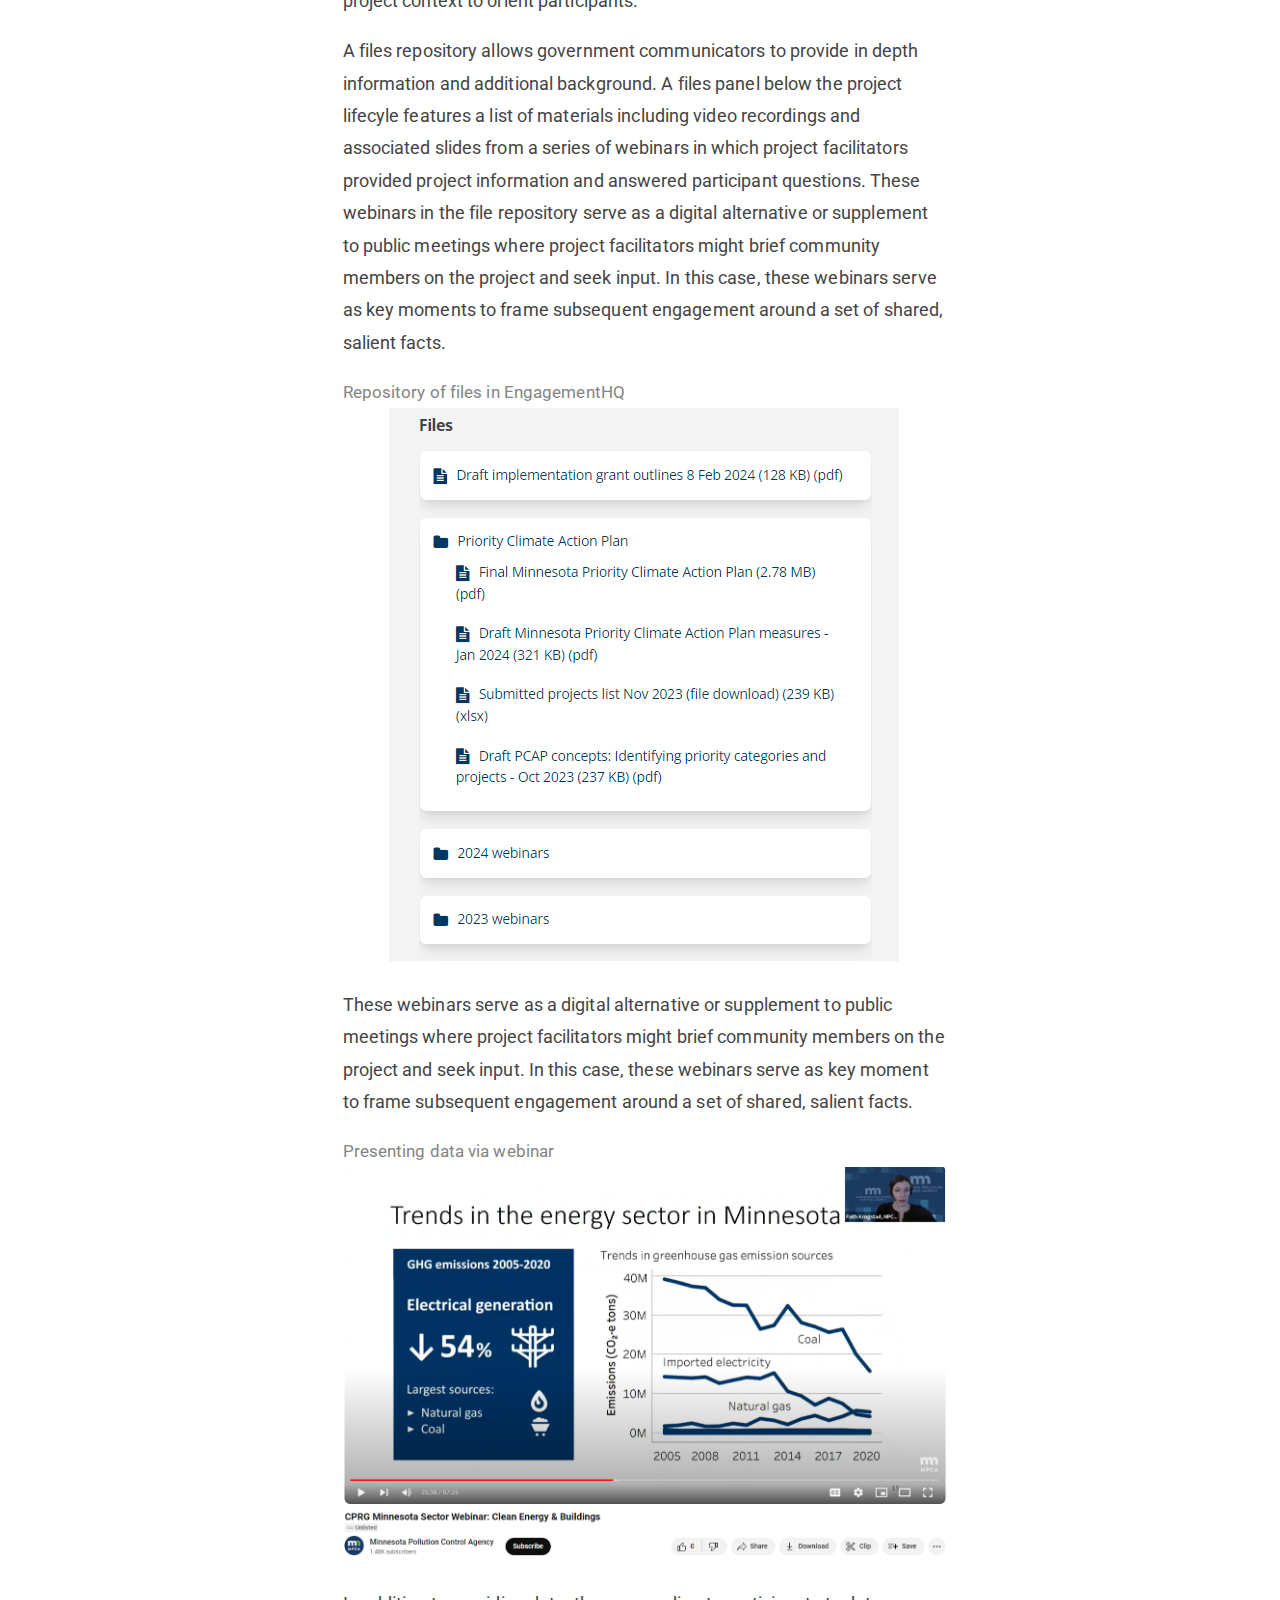
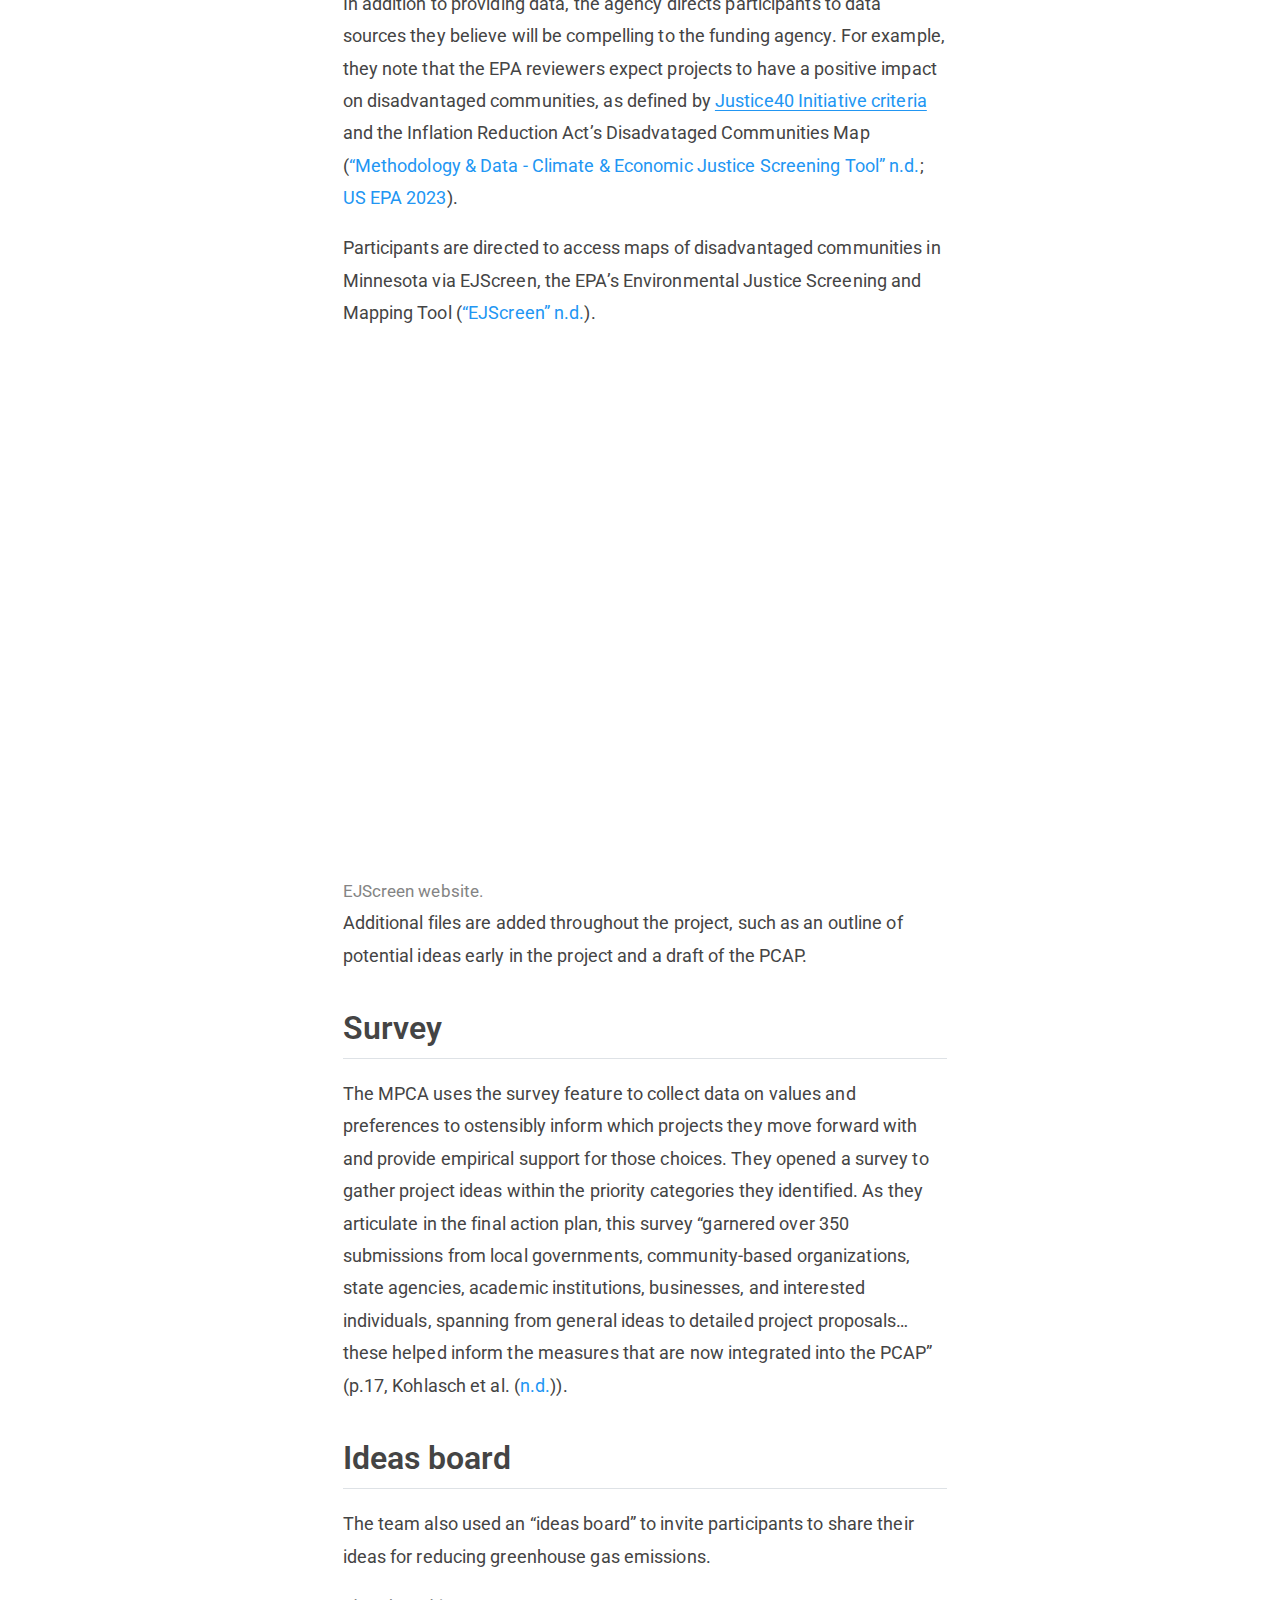
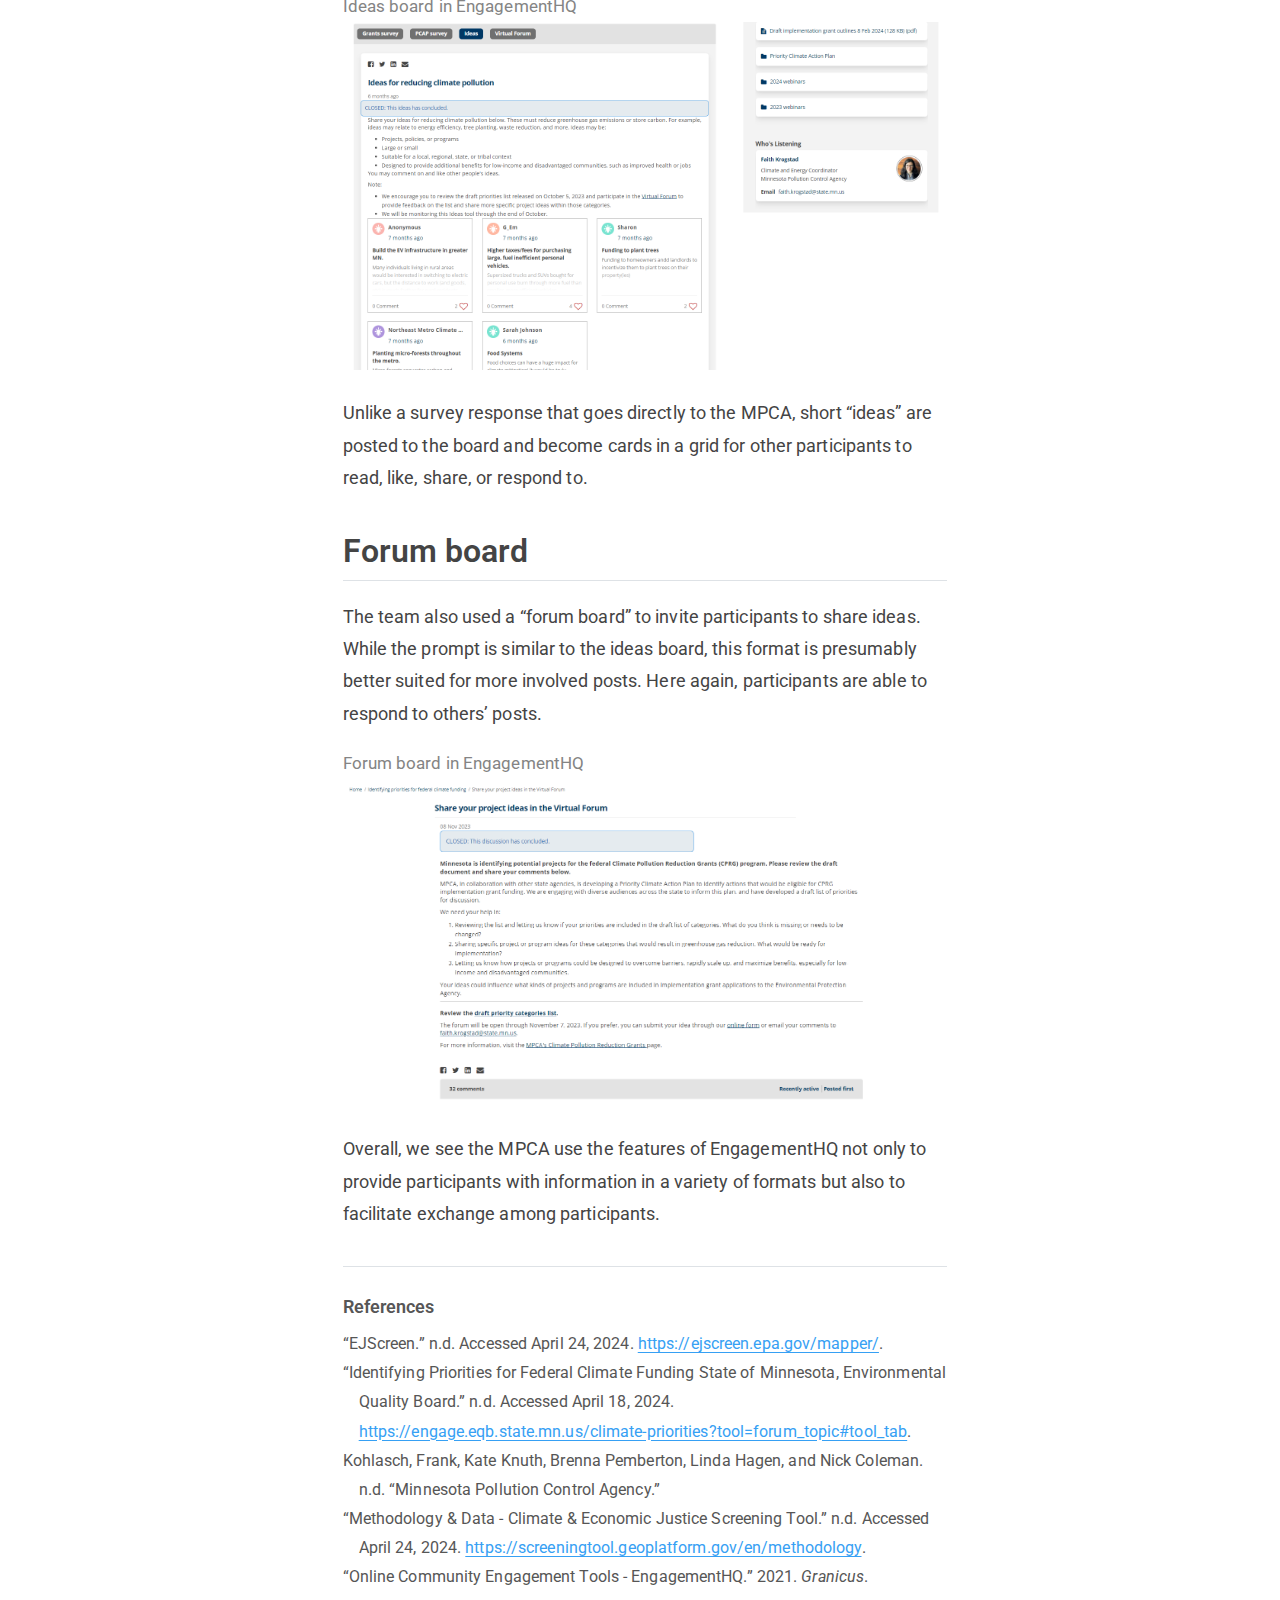
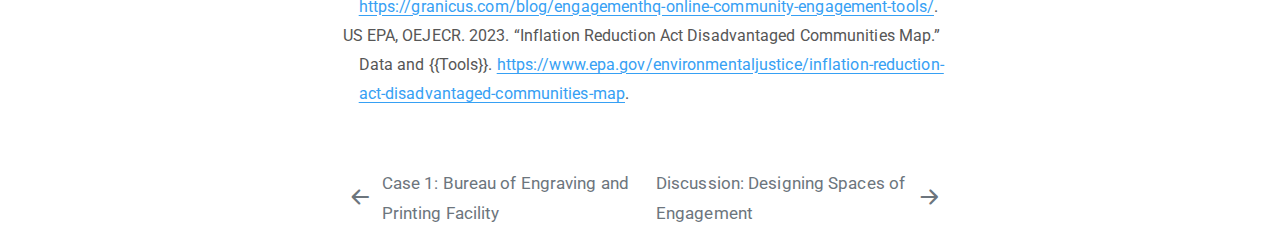
==== commit 1130179b: "added edits, discussion, conclusion" ====
--- a/docs/article/a05_case2.html
+++ b/docs/article/a05_case2.html
@@ -119,7 +119,7 @@
           <div class="collapse navbar-collapse" id="navbarCollapse">
             <ul class="navbar-nav navbar-nav-scroll ms-auto">
   <li class="nav-item compact">
-    <a class="nav-link" href="https://danieljcard1.github.io/card-devasto_kairos-submission/"> <i class="bi bi-github" role="img" aria-label="Github">
+    <a class="nav-link" href="https://github.com/danieljcard1/card-devasto"> <i class="bi bi-github" role="img" aria-label="Github">
 </i> 
 <span class="menu-text"></span></a>
   </li>  
@@ -239,7 +239,7 @@
 </header>
 
 
-<p>Our second case focuses on the Minnesota Pollution Control Agency’s (MPCA) efforts to design and fund a climate pollution reduction project. As part of the Inflation Reduction Act, the U.S. EPA’s Climate Pollution Reduction Grants (CPRG) program is a $5 billion investment that provides states, local governments, and Tribal Nations with resources to implement projects that reduce greenhouse gas emissions and other harmful air pollution <span class="citation" data-cites="zotero-10578">(<a href="#ref-zotero-10578" role="doc-biblioref"><span>“Identifying Priorities for Federal Climate Funding <span></span> <span>State</span> of <span>Minnesota</span>, <span>Environmental Quality Board</span>”</span> n.d.</a>)</span>. In collaboration with other state agencies and stakeholders, the MPCA secured a planning grant in June 2023. The deliverables for this grant included a “Priority Climate Action Plan” that provides “a focused list of near-term, high-priority, implementation-ready measures to reduce climate pollution from greenhouse gas emissions” <span class="citation" data-cites="kohlaschb">(<a href="#ref-kohlaschb" role="doc-biblioref">Kohlasch et al., n.d., 8</a>)</span>.</p>
+<p>Our second case focuses on the Minnesota Pollution Control Agency’s (MPCA) efforts to design and fund a climate pollution reduction project. As part of the Inflation Reduction Act, the U.S. EPA’s Climate Pollution Reduction Grants (CPRG) program is a 5 billion dollar investment that provides states, local governments, and Tribal Nations with resources to implement projects that reduce greenhouse gas emissions and other harmful air pollution <span class="citation" data-cites="zotero-10578">(<a href="#ref-zotero-10578" role="doc-biblioref"><span>“Identifying Priorities for Federal Climate Funding <span></span> <span>State</span> of <span>Minnesota</span>, <span>Environmental Quality Board</span>”</span> n.d.</a>)</span>. In collaboration with other state agencies and stakeholders, the MPCA secured a planning grant in June 2023. The deliverables for this grant included a “Priority Climate Action Plan” that provides “a focused list of near-term, high-priority, implementation-ready measures to reduce climate pollution from greenhouse gas emissions” <span class="citation" data-cites="kohlaschb">(<a href="#ref-kohlaschb" role="doc-biblioref">Kohlasch et al., n.d., 8</a>)</span>.</p>
 <p>The PCPA includes a list of projects the agency would be ready to implement. Submitting the plan made the MPCA eligible to apply for an implementation grant, which would provide funding for one or more projects identified in a Priority Climate Action Plan.</p>
 <p>The MPCA’s process for writing that action plan is our focus in this case.</p>
 <div class="cell" data-layout-align="default">
@@ -266,62 +266,61 @@
 <section id="engagement-hq" class="level2">
 <h2 class="anchored" data-anchor-id="engagement-hq">Engagement HQ</h2>
 <p>EngagementHQ is a digital platform designed primarily for use by government agencies. The “all-in-one digital engagement platform” consists of a suite of features designed to help agencies design and manage community engagement activities. Product descriptions and case studies of EngagementHQ emphasize its ability to promote two-way dialogue, using phrases like deliberative dialogue, open discussion, civil debate, conversation, co-design <span class="citation" data-cites="2021">(<a href="#ref-2021" role="doc-biblioref"><span>“Online <span>Community Engagement Tools</span> - <span>EngagementHQ</span>”</span> 2021</a>)</span>.</p>
-<p>EngagementHQ serves as something akin to a content management system where government communicators can design and facilitate communication.</p>
-<p>Agency communicators can provide valuable project context on the landing page for the project. In this case, the landing page serves as a hub for the Minnesota Pollution Control Agency’s efforts to secure a Climate Pollution Reduction Grant from the Environmental Protection Agency.</p>
+<p>EngagementHQ serves as something akin to a content management system where government communicators can design and facilitate communication. Agency communicators can provide project context on the landing page for the project. In this case, the landing page serves as a hub for the MPCA’s efforts to secure a CPRG from the EPA.</p>
 <p>The top of the landing page features text describing the details of the grant program, what the agency has already done, and what will happen next in the project. At the end of this text readers are invited to sign up for email updates about the project or email a coordinator directly if they have questions. Links to share the page via email or popular social media platforms are also featured.</p>
-<p>To the right, a graphic representation of the project lifecycle lists phases of the project and the estimated timeframe for each phase. Checkmark icons indicate which phases have been completed.</p>
+<p>To the right, a graphic representation of the project lifecycle lists phases of the project and the estimated timeframe for each phase. Checkmark icons indicate which phases have been completed. Together, the project overview text and lifecycle panel provide high-level project context to orient participants.</p>
 <div class="quarto-figure quarto-figure-center">
 <figure class="figure">
 <figcaption>Project lifecycle visual</figcaption>
-<p><a href="assets/engagement-hq-lifecycle.png" class="lightbox" data-gallery="quarto-lightbox-gallery-1" data-glightbox="description: .lightbox-desc-1" title="Project lifecycle visual"><img src="assets/engagement-hq-lifecycle.png" class="img-fluid figure-img" alt="Project lifecycle visual"></a></p>
+<p><a href="assets/engagement-hq-lifecycle.png" class="lightbox" data-glightbox="description: .lightbox-desc-1" data-gallery="quarto-lightbox-gallery-1" title="Project lifecycle visual"><img src="assets/engagement-hq-lifecycle.png" class="img-fluid figure-img" alt="Project lifecycle visual"></a></p>
 </figure>
 </div>
 <p>Together, the project overview text and lifecycle panel provide high-level project context to orient participants.</p>
-<p>A files repository allows government communicators to provide in depth information and additional background. A files panel below the project lifecyle features a list of materials including video recordings and associated slides from a series of webinars in which project facilitators provided project information and answered participant questions.</p>
+<p>A files repository allows government communicators to provide in depth information and additional background. A files panel below the project lifecyle features a list of materials including video recordings and associated slides from a series of webinars in which project facilitators provided project information and answered participant questions. These webinars in the file repository serve as a digital alternative or supplement to public meetings where project facilitators might brief community members on the project and seek input. In this case, these webinars serve as key moments to frame subsequent engagement around a set of shared, salient facts.</p>
 <div class="quarto-figure quarto-figure-center">
 <figure class="figure">
 <figcaption>Repository of files in EngagementHQ</figcaption>
-<p><a href="assets/engagementhq-files-repo.PNG" class="lightbox" data-gallery="quarto-lightbox-gallery-2" data-glightbox="description: .lightbox-desc-2" title="Repository of files in EngagementHQ"><img src="assets/engagementhq-files-repo.PNG" class="img-fluid figure-img" alt="Repository of files in EngagementHQ"></a></p>
+<p><a href="assets/engagementhq-files-repo.PNG" class="lightbox" data-glightbox="description: .lightbox-desc-2" data-gallery="quarto-lightbox-gallery-2" title="Repository of files in EngagementHQ"><img src="assets/engagementhq-files-repo.PNG" class="img-fluid figure-img" alt="Repository of files in EngagementHQ"></a></p>
 </figure>
 </div>
 <p>These webinars serve as a digital alternative or supplement to public meetings where project facilitators might brief community members on the project and seek input. In this case, these webinars serve as key moment to frame subsequent engagement around a set of shared, salient facts.</p>
 <div class="quarto-figure quarto-figure-center">
 <figure class="figure">
 <figcaption>Presenting data via webinar</figcaption>
-<p><a href="assets/webinar-youtube-ghg-emissions.png" class="lightbox" data-gallery="quarto-lightbox-gallery-3" data-glightbox="description: .lightbox-desc-3" title="Presenting data via webinar"><img src="assets/webinar-youtube-ghg-emissions.png" class="img-fluid figure-img" alt="Presenting data via webinar"></a></p>
+<p><a href="assets/webinar-youtube-ghg-emissions.png" class="lightbox" data-glightbox="description: .lightbox-desc-3" data-gallery="quarto-lightbox-gallery-3" title="Presenting data via webinar"><img src="assets/webinar-youtube-ghg-emissions.png" class="img-fluid figure-img" alt="Presenting data via webinar"></a></p>
 </figure>
 </div>
 <p>In addition to providing data, the agency directs participants to data sources they believe will be compelling to the funding agency. For example, they note that the EPA reviewers expect projects to have a positive impact on disadvantaged communities, as defined by <a href="https://screeningtool.geoplatform.gov/en/methodology">Justice40 Initiative criteria</a> and the Inflation Reduction Act’s Disadvataged Communities Map <span class="citation" data-cites="zotero-10588 usepa2023">(<a href="#ref-zotero-10588" role="doc-biblioref"><span>“Methodology &amp; Data - <span>Climate</span> &amp; <span>Economic Justice Screening Tool</span>”</span> n.d.</a>; <a href="#ref-usepa2023" role="doc-biblioref">US EPA 2023</a>)</span>.</p>
 <p>Participants are directed to access maps of disadvantaged communities in Minnesota via EJScreen, the EPA’s Environmental Justice Screening and Mapping Tool <span class="citation" data-cites="zotero-10590">(<a href="#ref-zotero-10590" role="doc-biblioref"><span>“<span>EJScreen</span>”</span> n.d.</a>)</span>.</p>
 <iframe src="https://ejscreen.epa.gov/mapper/" title="EJScreen: Environmental Justice Screening and Mapping Tool" width="100%" height="500" style="border:none;"></iframe>
-<p>Additional files are added throughout the project, such as an outline of potential ideas early in the project and a draft of Priority Climate Action Plan.</p>
+ <figcaption>EJScreen website.</figcaption>
+<p>Additional files are added throughout the project, such as an outline of potential ideas early in the project and a draft of the PCAP.</p>
 </section>
 <section id="survey" class="level2">
 <h2 class="anchored" data-anchor-id="survey">Survey</h2>
-<p>The team uses the survey feature to collect data on values and preferences to ostensibly inform which projects they move forward with and provide empirical support for those choices. The Climate Pollution Reduction Grant team opened a survey to gather project ideas within the priority categories they identified. As the team articulates in the final Priority Climate Action Plan, this survey “garnered over 350 submissions from local governments, community-based organizations, state agencies, academic institutions, businesses, and interested individuals, spanning from general ideas to detailed project proposals…these helped inform the measures that are now integrated into the PCAP” (p.17, <span class="citation" data-cites="kohlaschb">Kohlasch et al. (<a href="#ref-kohlaschb" role="doc-biblioref">n.d.</a>)</span>).</p>
+<p>The MPCA uses the survey feature to collect data on values and preferences to ostensibly inform which projects they move forward with and provide empirical support for those choices. They opened a survey to gather project ideas within the priority categories they identified. As they articulate in the final action plan, this survey “garnered over 350 submissions from local governments, community-based organizations, state agencies, academic institutions, businesses, and interested individuals, spanning from general ideas to detailed project proposals…these helped inform the measures that are now integrated into the PCAP” (p.17, <span class="citation" data-cites="kohlaschb">Kohlasch et al. (<a href="#ref-kohlaschb" role="doc-biblioref">n.d.</a>)</span>).</p>
 </section>
 <section id="ideas-board" class="level2">
 <h2 class="anchored" data-anchor-id="ideas-board">Ideas board</h2>
-<p>Some of the features in EngagementHQ explicitly promote dialogue between government communicators and participants, but also enable dialogue across participants.</p>
+<p>The team also used an “ideas board” to invite participants to share their ideas for reducing greenhouse gas emissions.</p>
 <div class="quarto-figure quarto-figure-center">
 <figure class="figure">
 <figcaption>Ideas board in EngagementHQ</figcaption>
-<p><a href="assets/engagementhq-ideas.PNG" class="lightbox" data-gallery="quarto-lightbox-gallery-4" data-glightbox="description: .lightbox-desc-4" title="Ideas board in EngagementHQ"><img src="assets/engagementhq-ideas.PNG" class="img-fluid figure-img" alt="Ideas board in EngagementHQ"></a></p>
+<p><a href="assets/engagementhq-ideas.PNG" class="lightbox" data-glightbox="description: .lightbox-desc-4" data-gallery="quarto-lightbox-gallery-4" title="Ideas board in EngagementHQ"><img src="assets/engagementhq-ideas.PNG" class="img-fluid figure-img" alt="Ideas board in EngagementHQ"></a></p>
 </figure>
 </div>
-<p>The team used an “ideas board” to invite participants to share their ideas for reducing greenhouse gas emissions. Unlike a survey response that goes directly to the CPRG team, short “ideas” are posted to the board become cards in a grid for other participants to read, like, share, or respond to.</p>
+<p>Unlike a survey response that goes directly to the MPCA, short “ideas” are posted to the board and become cards in a grid for other participants to read, like, share, or respond to.</p>
 </section>
 <section id="forum-board" class="level2">
 <h2 class="anchored" data-anchor-id="forum-board">Forum board</h2>
-<p>The team also used a “forum board” to invite participants to share ideas. While the prompt is similar to the ideas board, this format is presumably better suited for more involved posts.</p>
+<p>The team also used a “forum board” to invite participants to share ideas. While the prompt is similar to the ideas board, this format is presumably better suited for more involved posts. Here again, participants are able to respond to others’ posts.</p>
 <div class="quarto-figure quarto-figure-center">
 <figure class="figure">
 <figcaption>Forum board in EngagementHQ</figcaption>
-<p><a href="assets/engagementhq-forum.PNG" class="lightbox" data-gallery="quarto-lightbox-gallery-5" data-glightbox="description: .lightbox-desc-5" title="Forum board in EngagementHQ"><img src="assets/engagementhq-forum.PNG" class="img-fluid figure-img" alt="Forum board in EngagementHQ"></a></p>
+<p><a href="assets/engagementhq-forum.PNG" class="lightbox" data-glightbox="description: .lightbox-desc-5" data-gallery="quarto-lightbox-gallery-5" title="Forum board in EngagementHQ"><img src="assets/engagementhq-forum.PNG" class="img-fluid figure-img" alt="Forum board in EngagementHQ"></a></p>
 </figure>
 </div>
-<p>Here again, participants are able to respond to others’ posts.</p>
-<p>Overall, we see the MPCA use the features of EngagementHQ to not only to provide participants with information in a variety of formats but also to facilitate exchange among participants.</p>
+<p>Overall, we see the MPCA use the features of EngagementHQ not only to provide participants with information in a variety of formats but also to facilitate exchange among participants.</p>
 
 
 <div class="hidden" aria-hidden="true">
@@ -920,7 +919,7 @@
   </div>
 </nav>
 </div> <!-- /content -->
-<script>var lightboxQuarto = GLightbox({"openEffect":"zoom","descPosition":"bottom","selector":".lightbox","closeEffect":"zoom","loop":false});
+<script>var lightboxQuarto = GLightbox({"descPosition":"bottom","closeEffect":"zoom","selector":".lightbox","loop":false,"openEffect":"zoom"});
 window.onload = () => {
   lightboxQuarto.on('slide_before_load', (data) => {
     const { slideIndex, slideNode, slideConfig, player, trigger } = data;
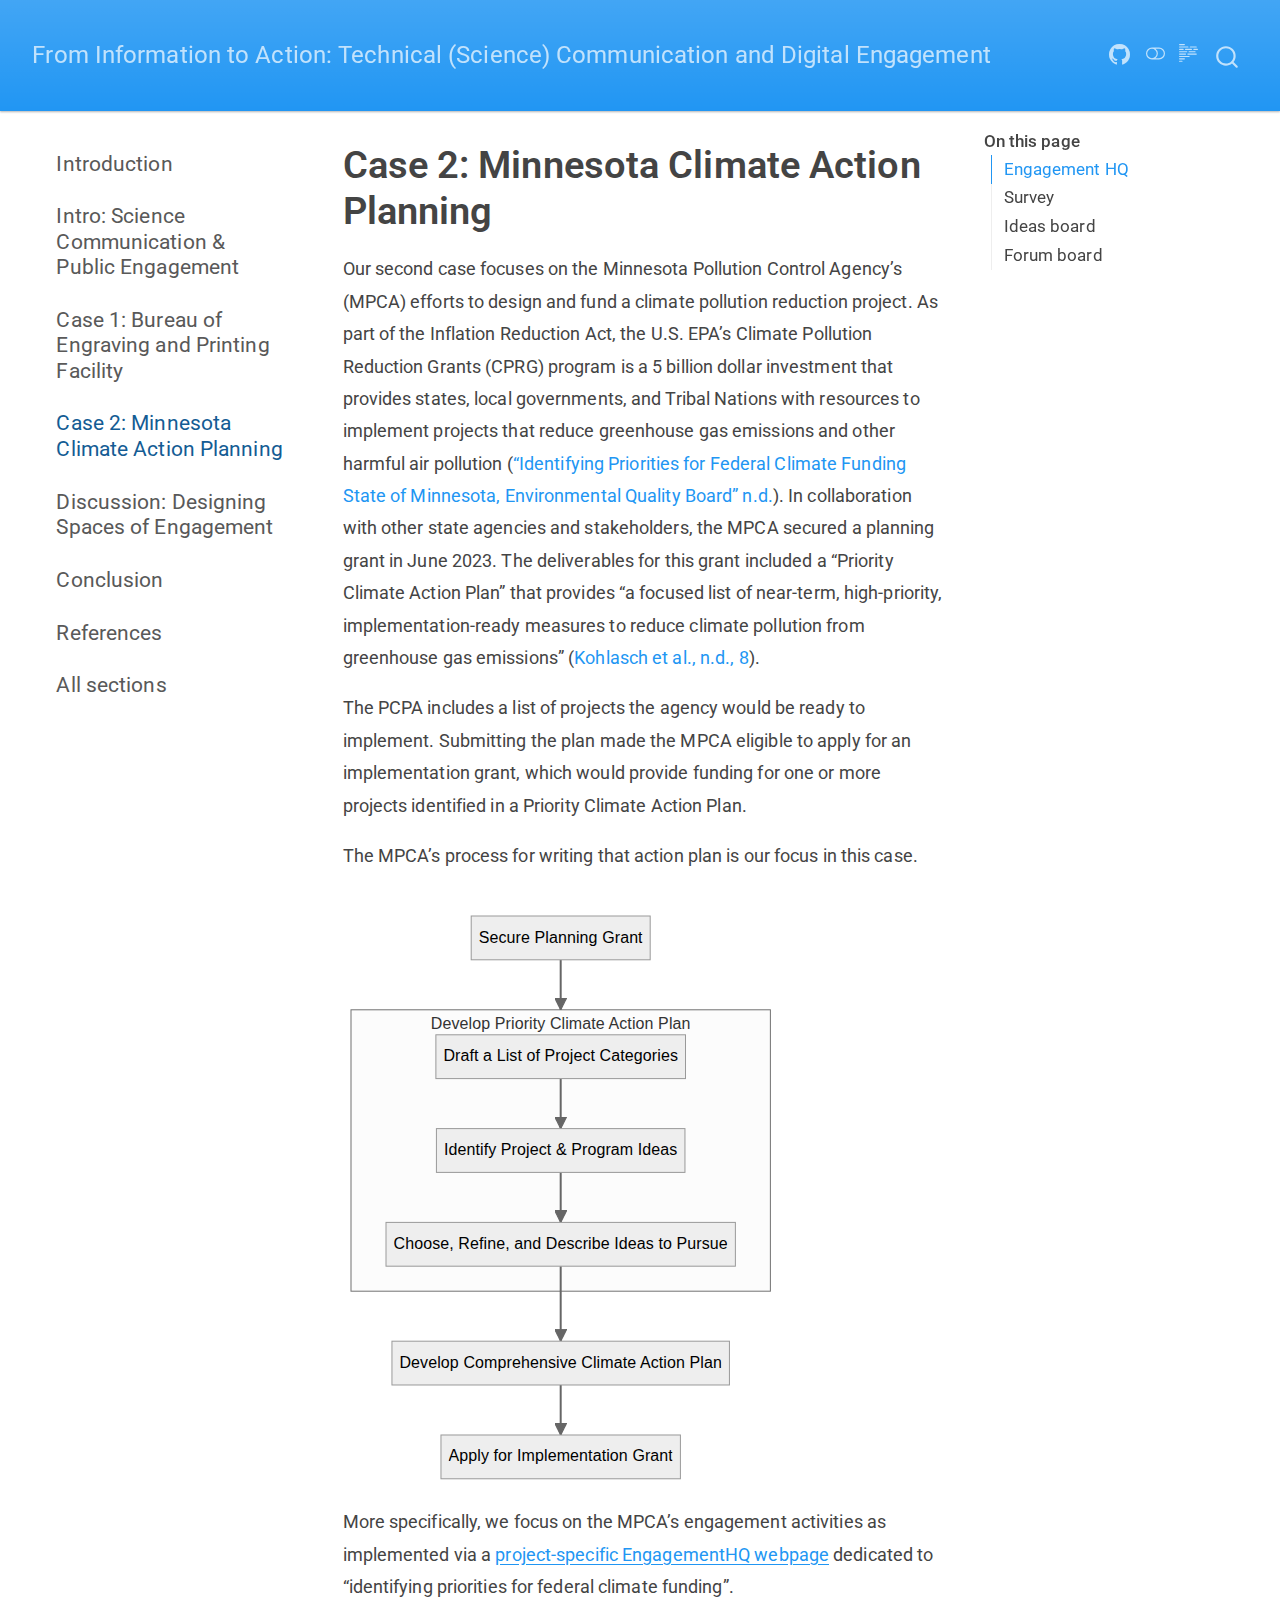
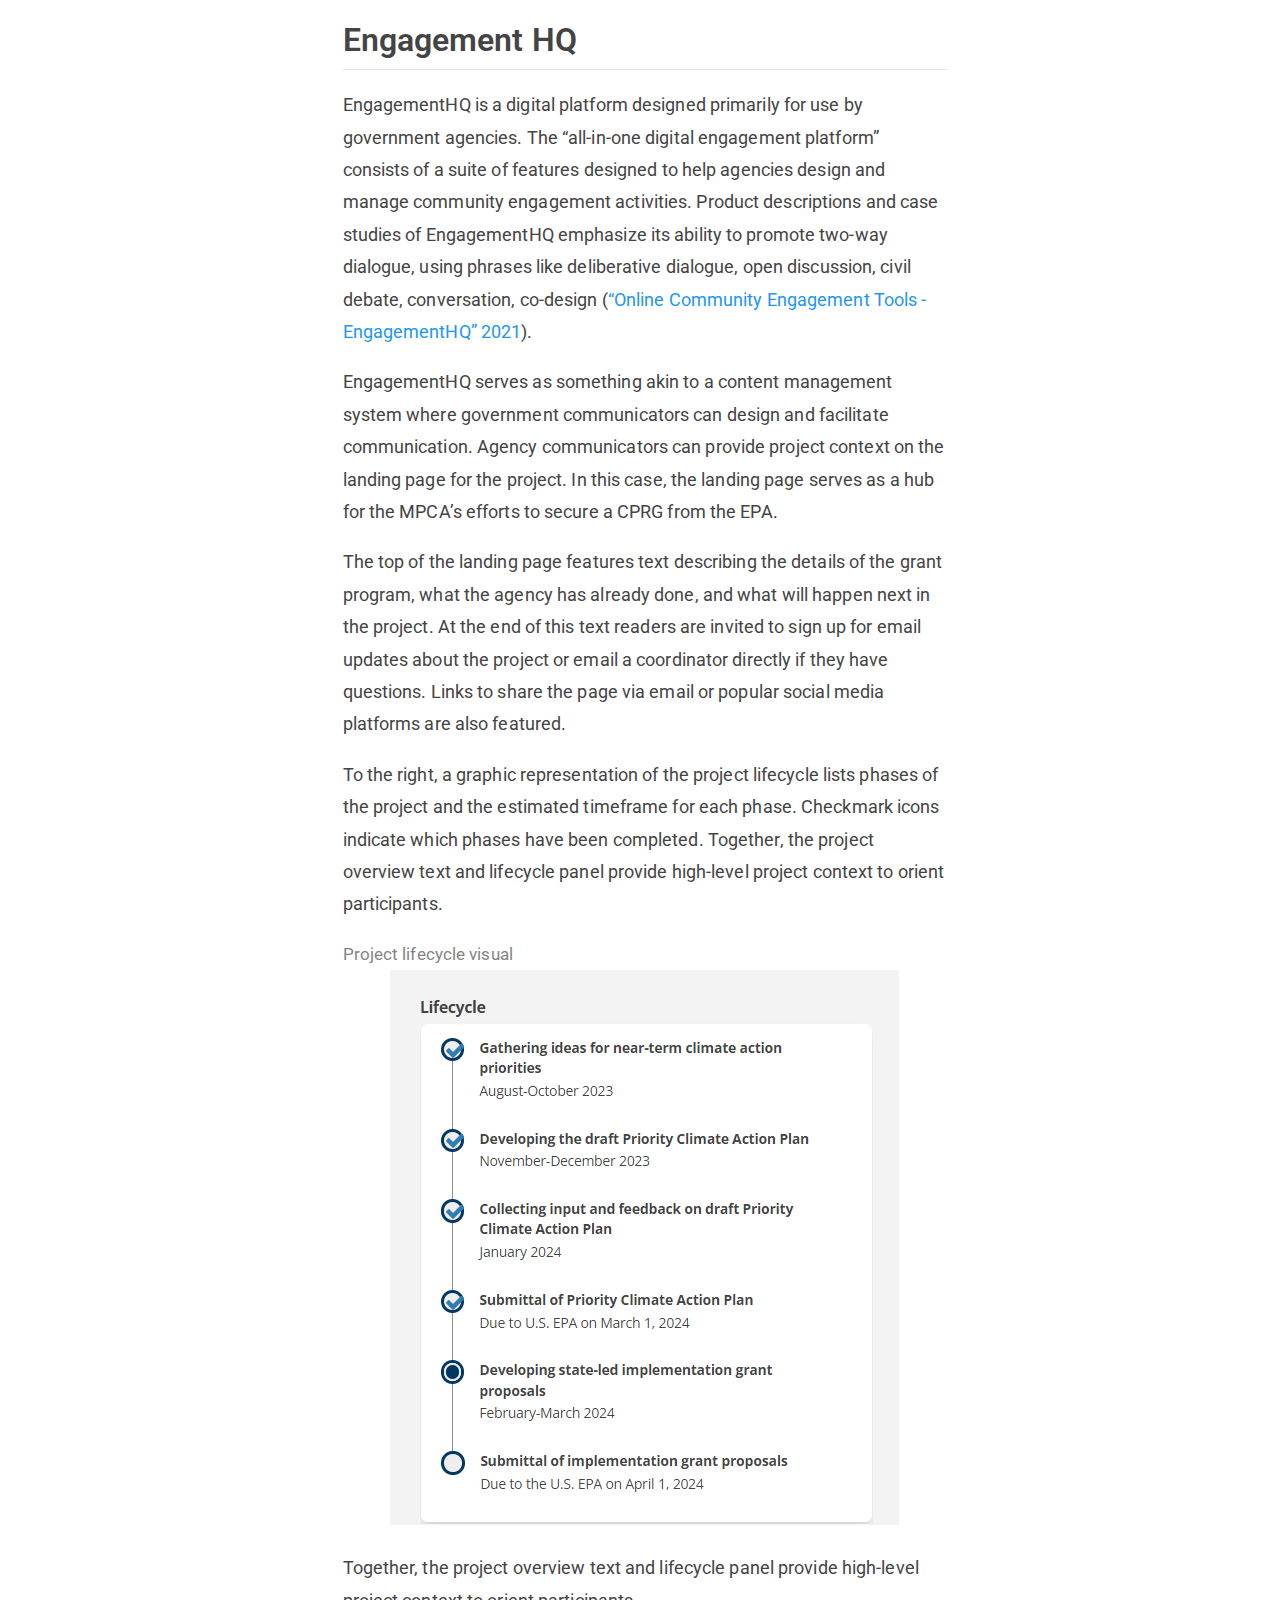
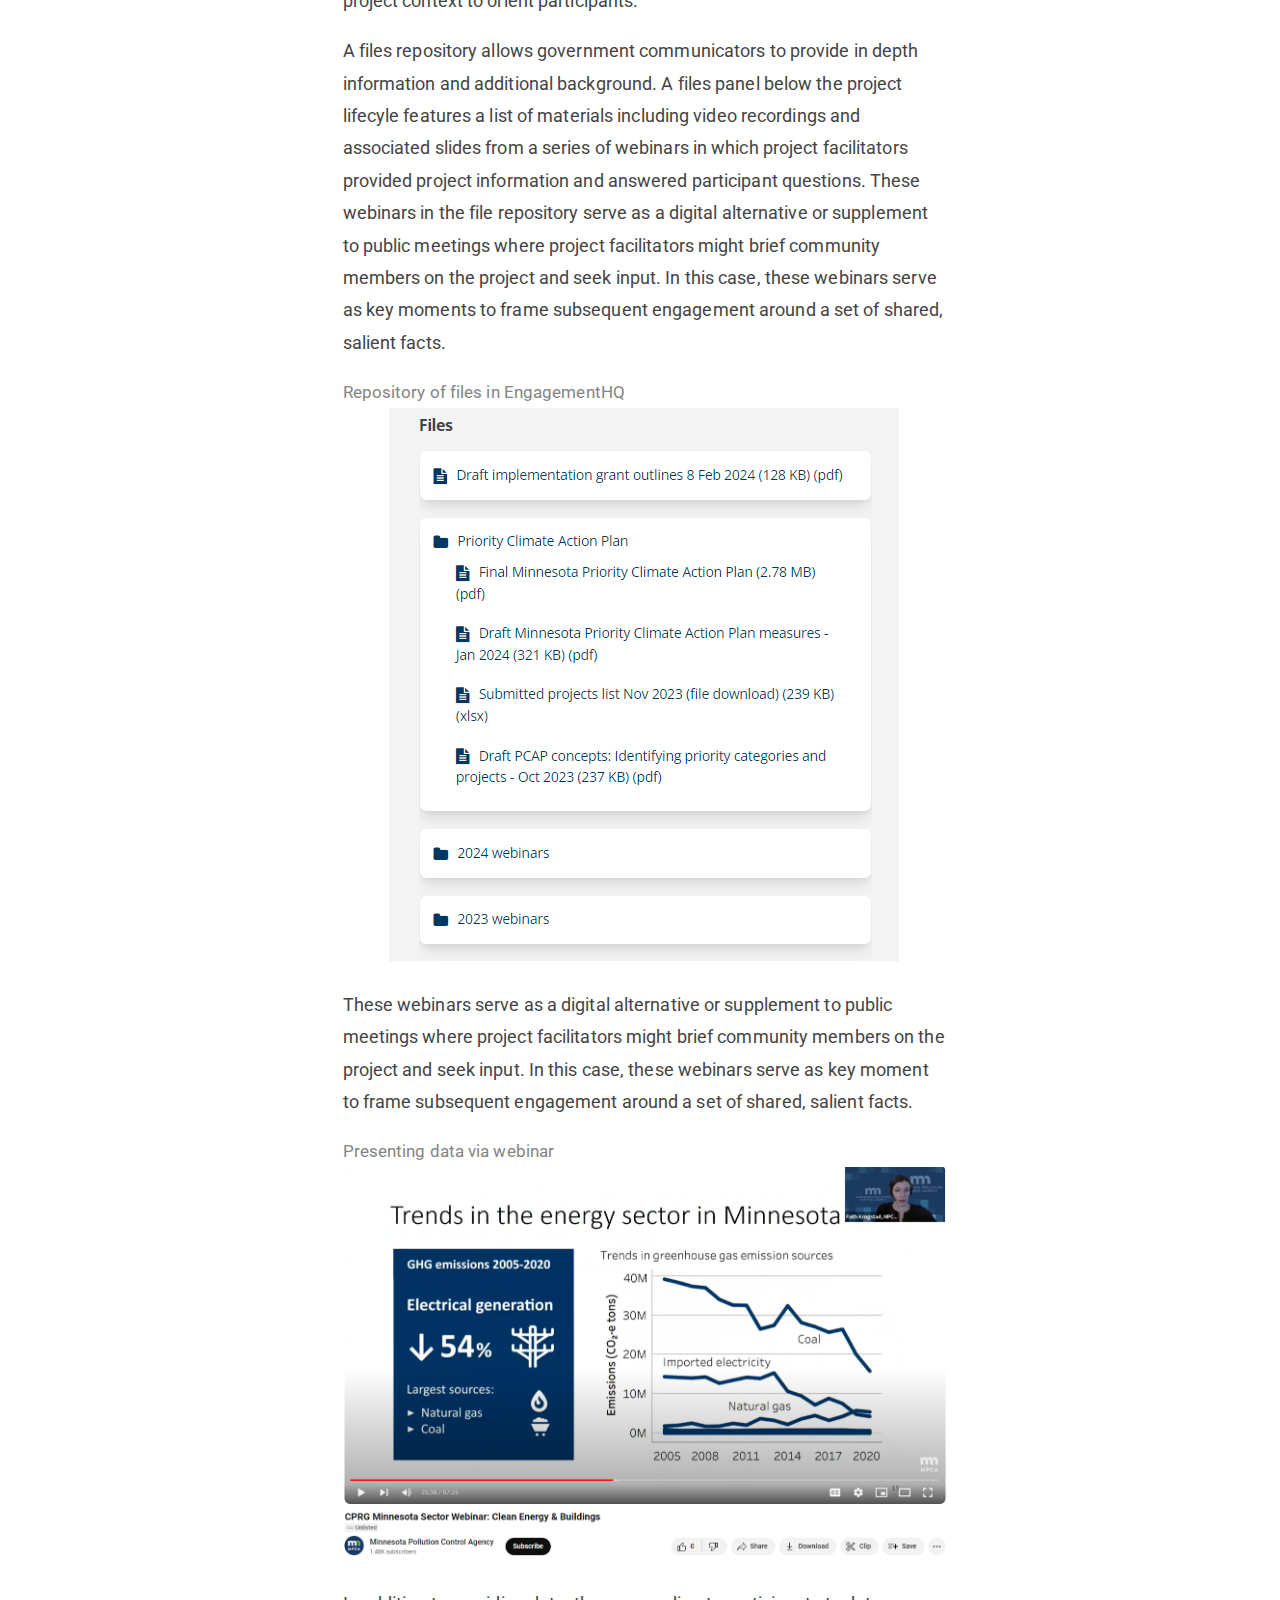
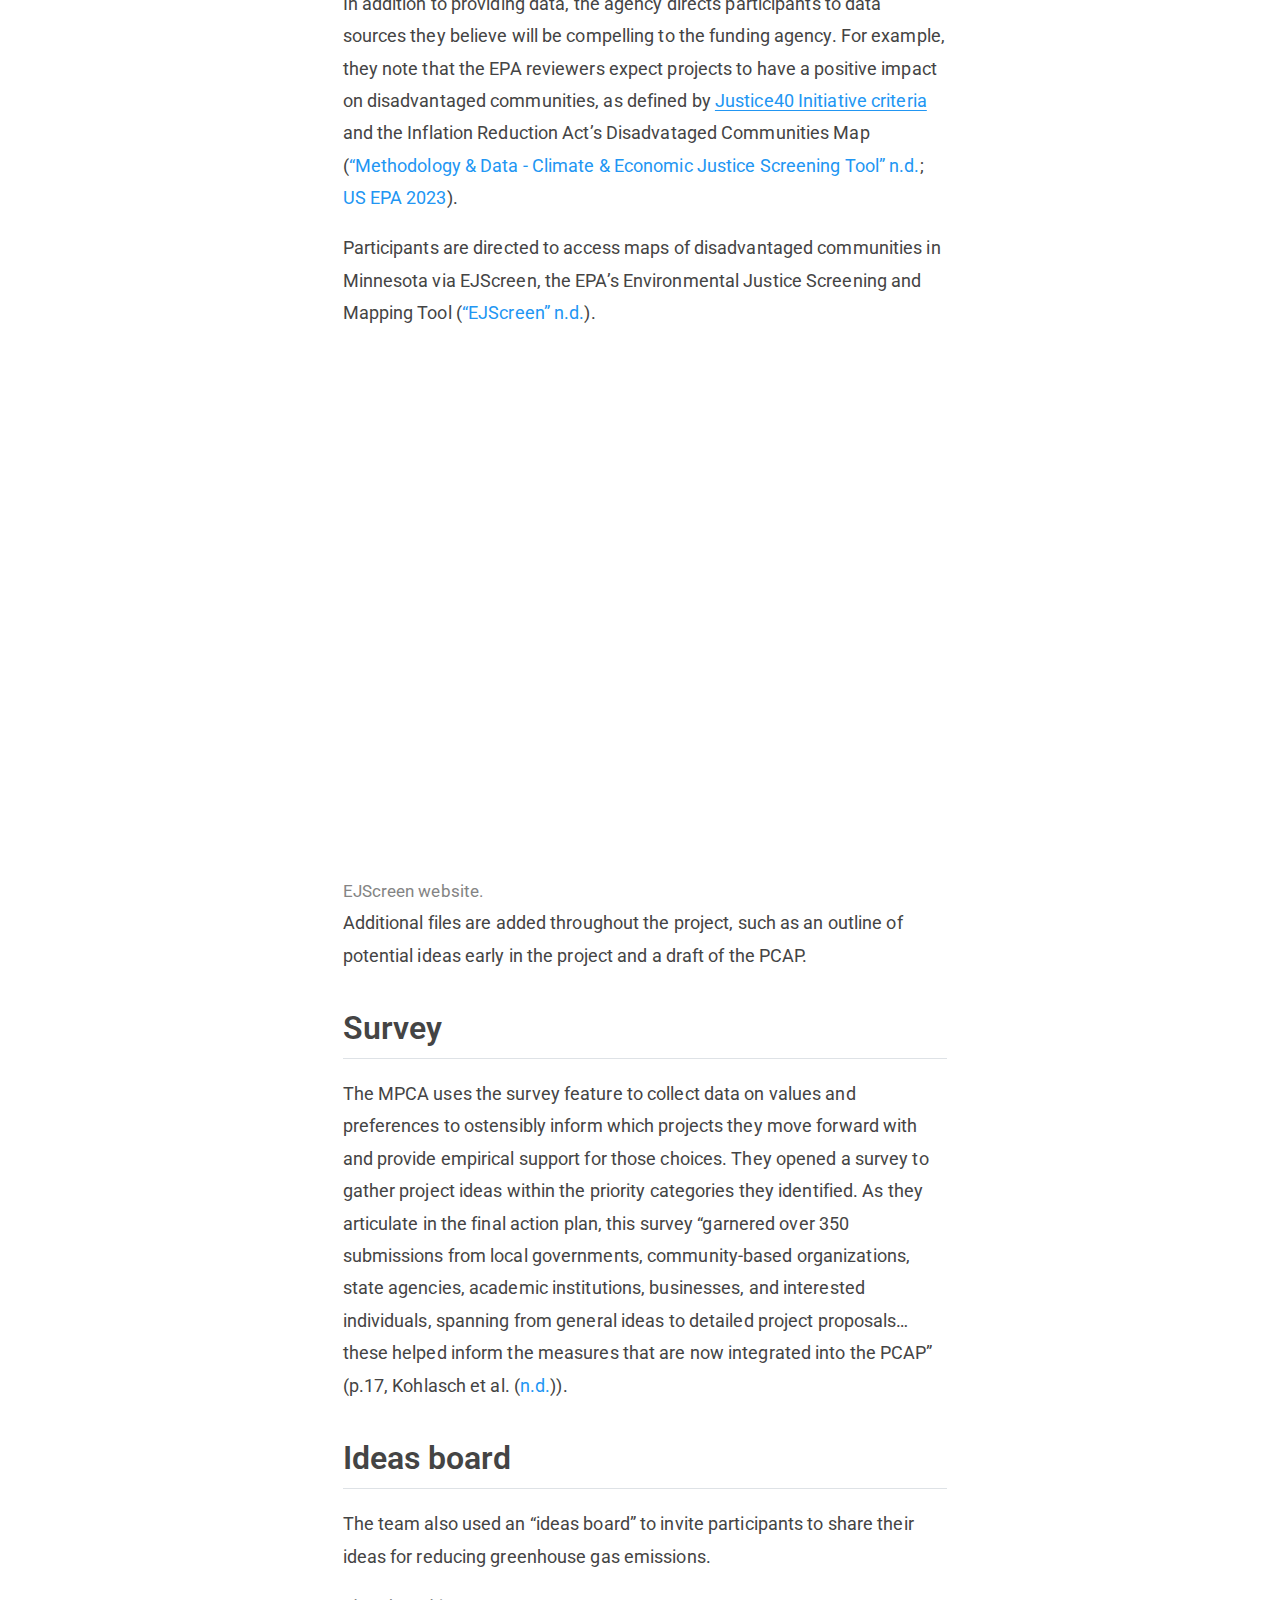
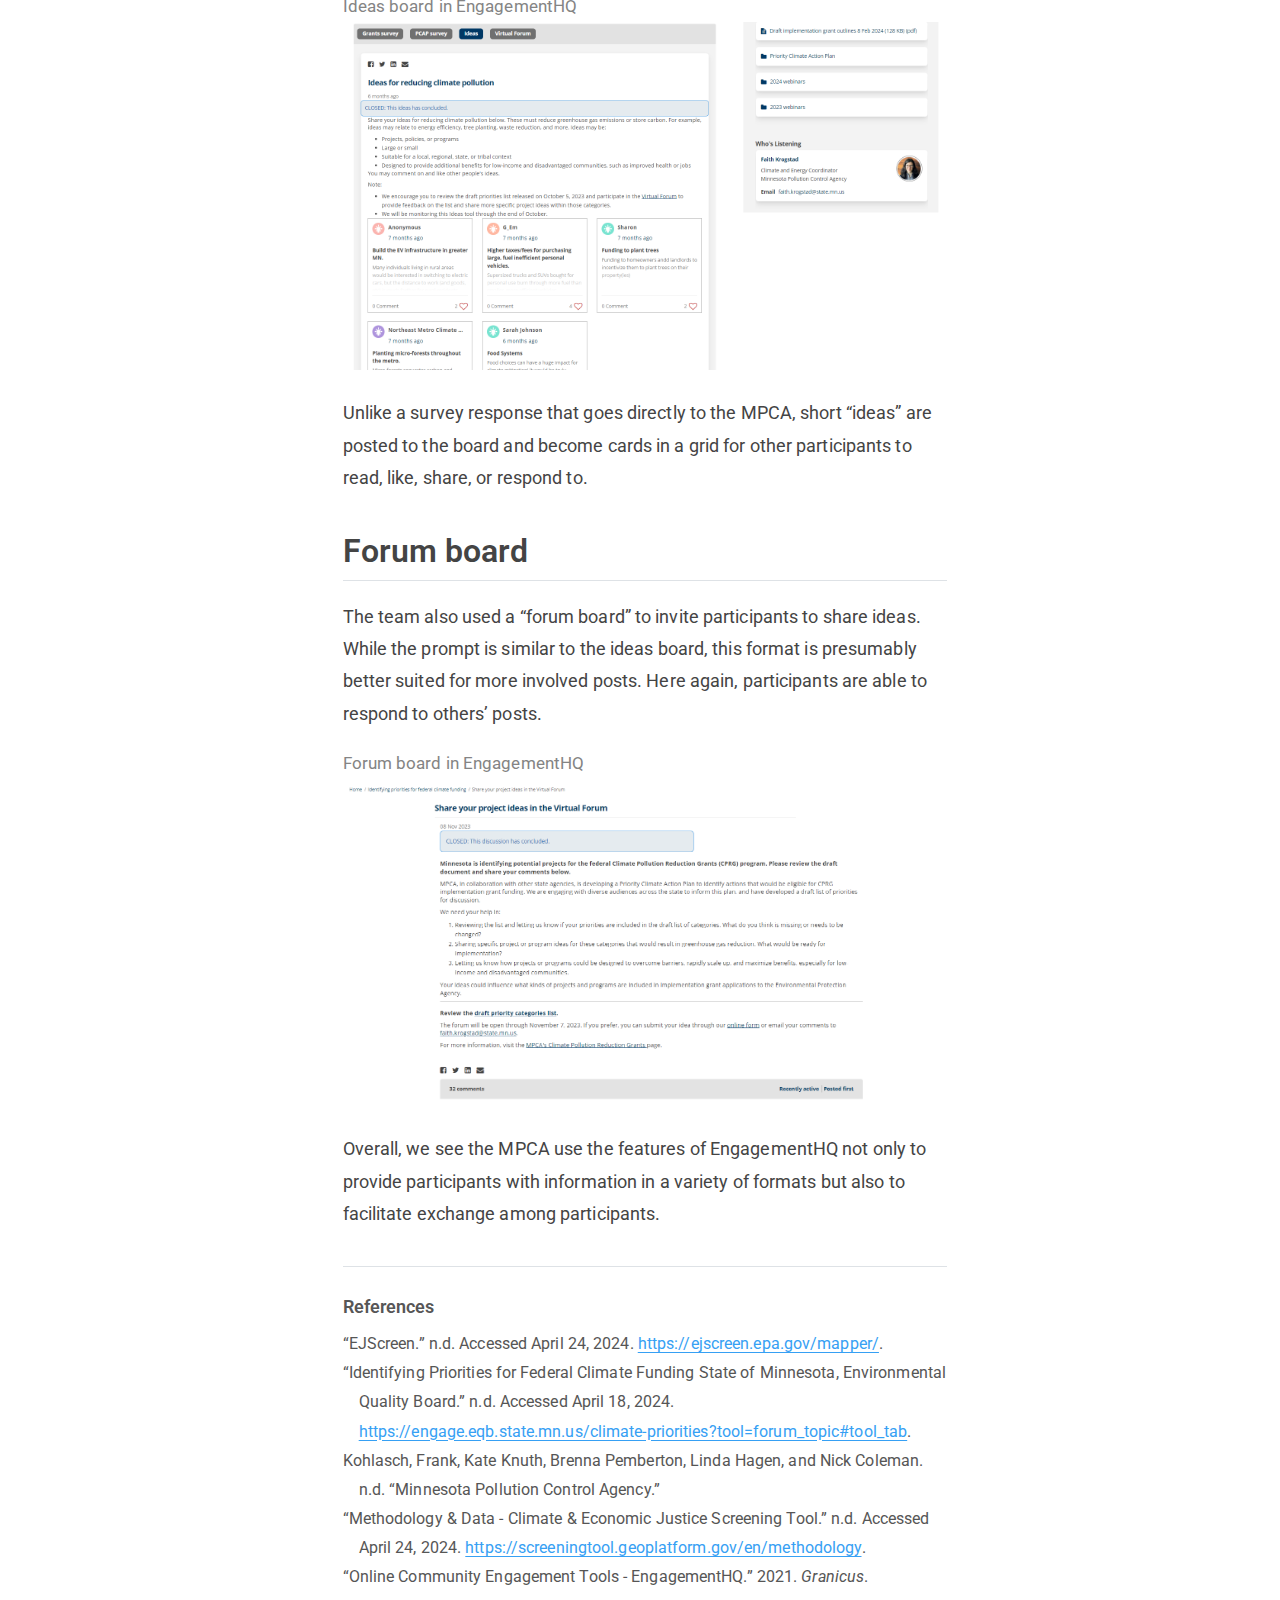
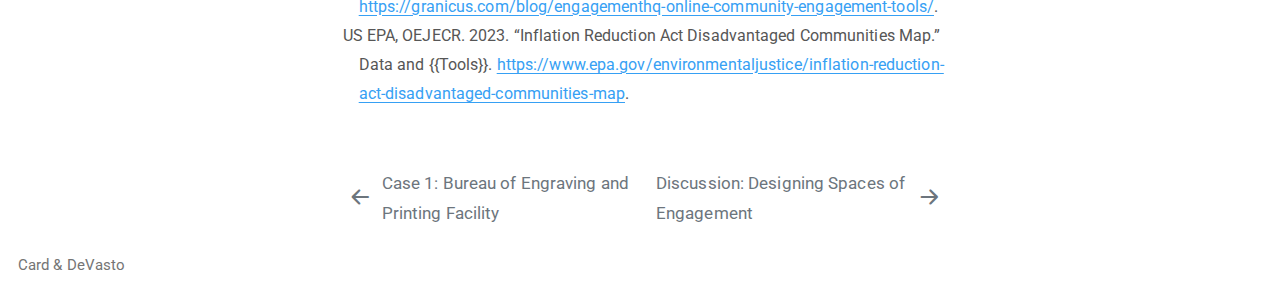
==== commit f443b70c: "minor edits" ====
--- a/docs/article/a05_case2.html
+++ b/docs/article/a05_case2.html
@@ -7,7 +7,7 @@
 <meta name="viewport" content="width=device-width, initial-scale=1.0, user-scalable=yes">
 
 
-<title>Card &amp; DeVasto - Case 2: Minnesota Climate Action Planning</title>
+<title>From Information to Action: Technical (Science) Communication and Digital Engagement - Case 2: Minnesota Climate Action Planning</title>
 <style>
 code{white-space: pre-wrap;}
 span.smallcaps{font-variant: small-caps;}
@@ -109,7 +109,7 @@
       <div class="navbar-container container-fluid">
       <div class="navbar-brand-container mx-auto">
     <a class="navbar-brand" href="../index.html">
-    <span class="navbar-title">Card &amp; DeVasto</span>
+    <span class="navbar-title">From Information to Action: Technical (Science) Communication and Digital Engagement</span>
     </a>
   </div>
             <div id="quarto-search" class="" title="Search"></div>
@@ -919,7 +919,20 @@
   </div>
 </nav>
 </div> <!-- /content -->
-<script>var lightboxQuarto = GLightbox({"descPosition":"bottom","closeEffect":"zoom","selector":".lightbox","loop":false,"openEffect":"zoom"});
+<footer class="footer">
+  <div class="nav-footer">
+    <div class="nav-footer-left">
+<p>Card &amp; DeVasto</p>
+</div>   
+    <div class="nav-footer-center">
+      &nbsp;
+    </div>
+    <div class="nav-footer-right">
+      &nbsp;
+    </div>
+  </div>
+</footer>
+<script>var lightboxQuarto = GLightbox({"closeEffect":"zoom","descPosition":"bottom","selector":".lightbox","loop":false,"openEffect":"zoom"});
 window.onload = () => {
   lightboxQuarto.on('slide_before_load', (data) => {
     const { slideIndex, slideNode, slideConfig, player, trigger } = data;
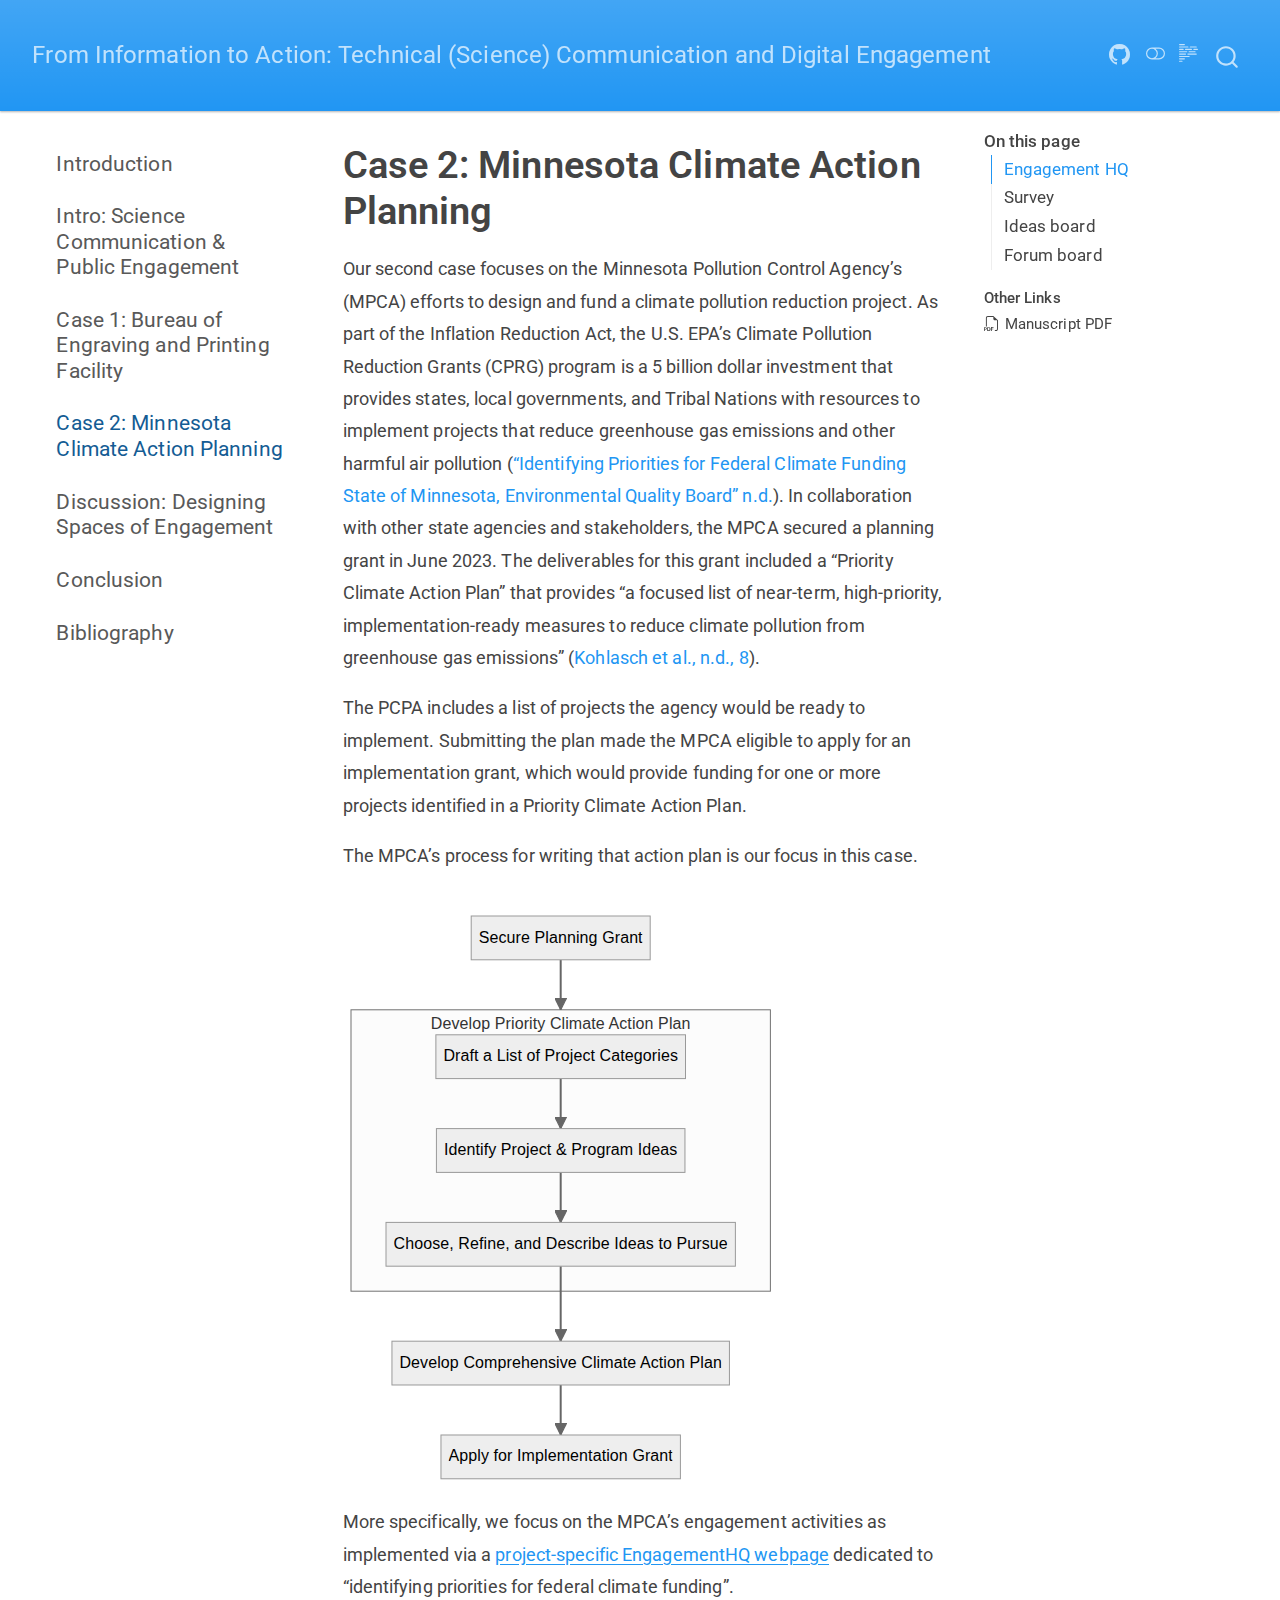
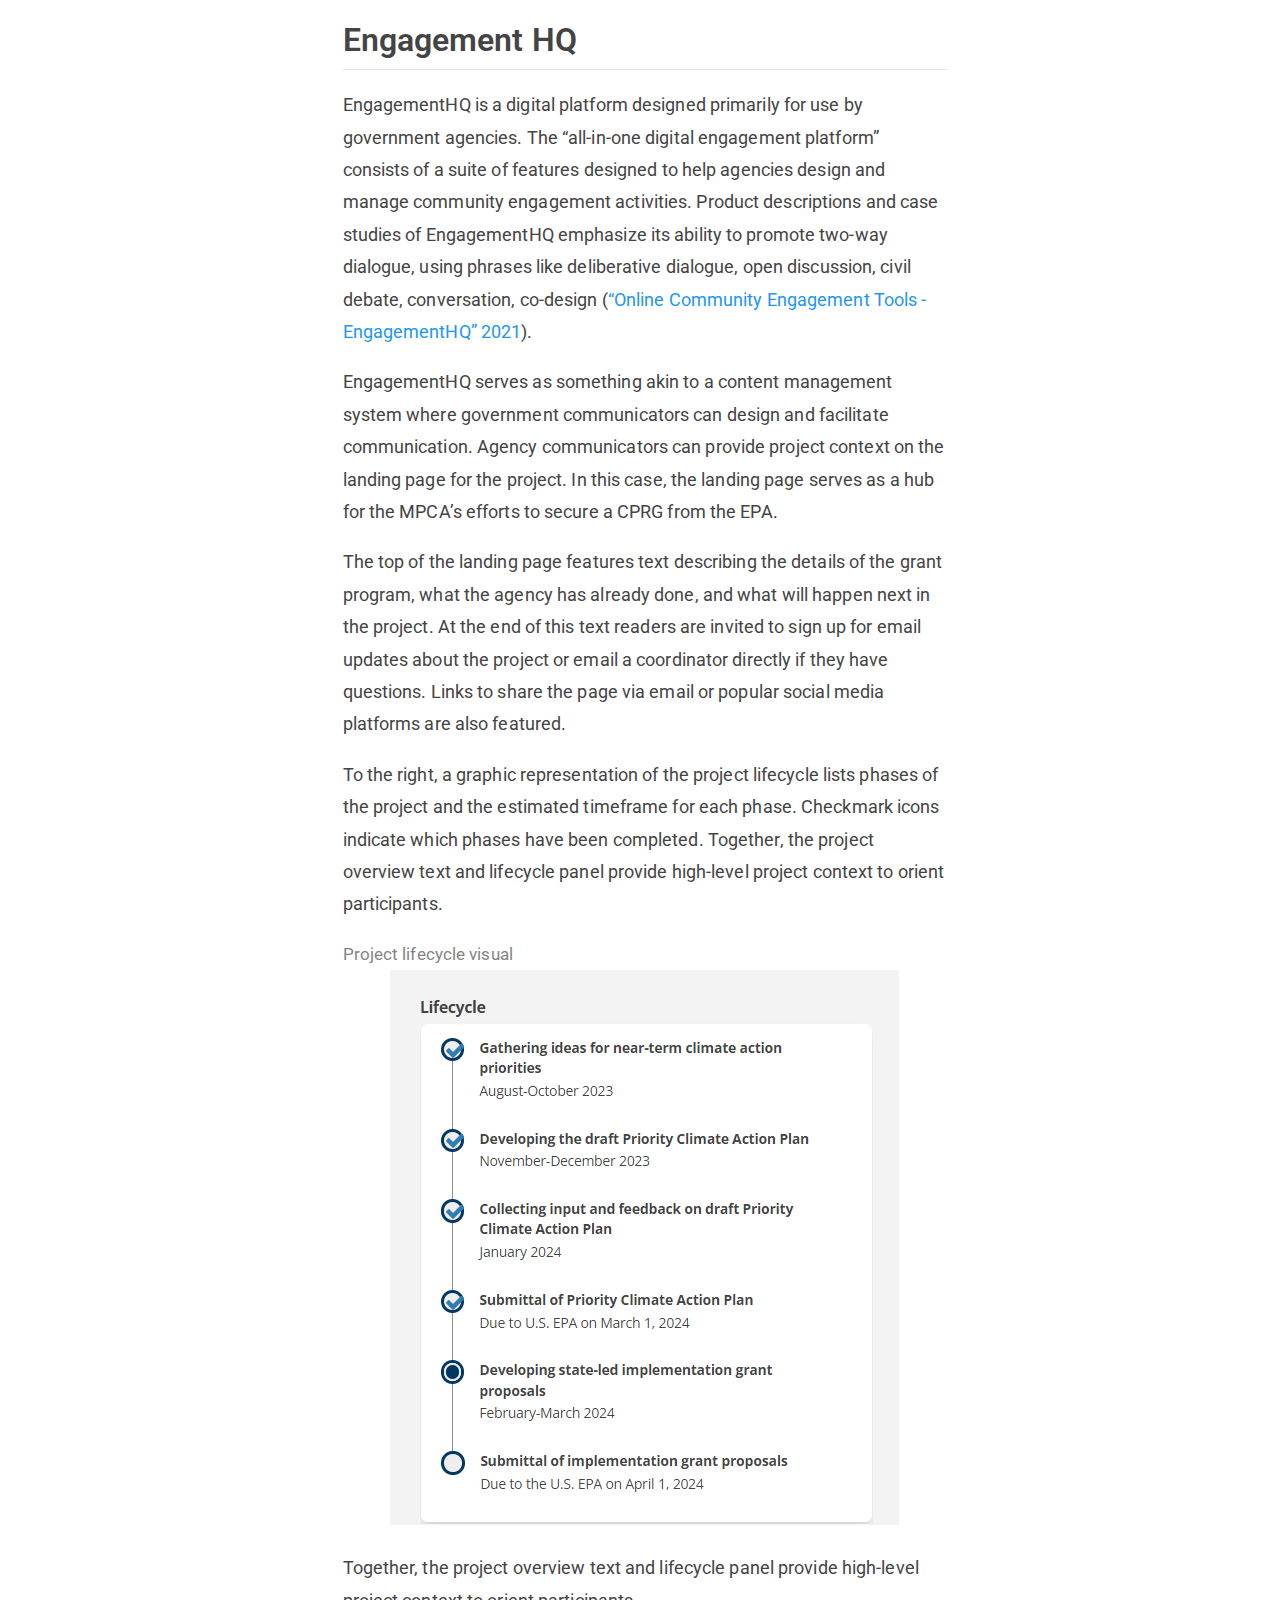
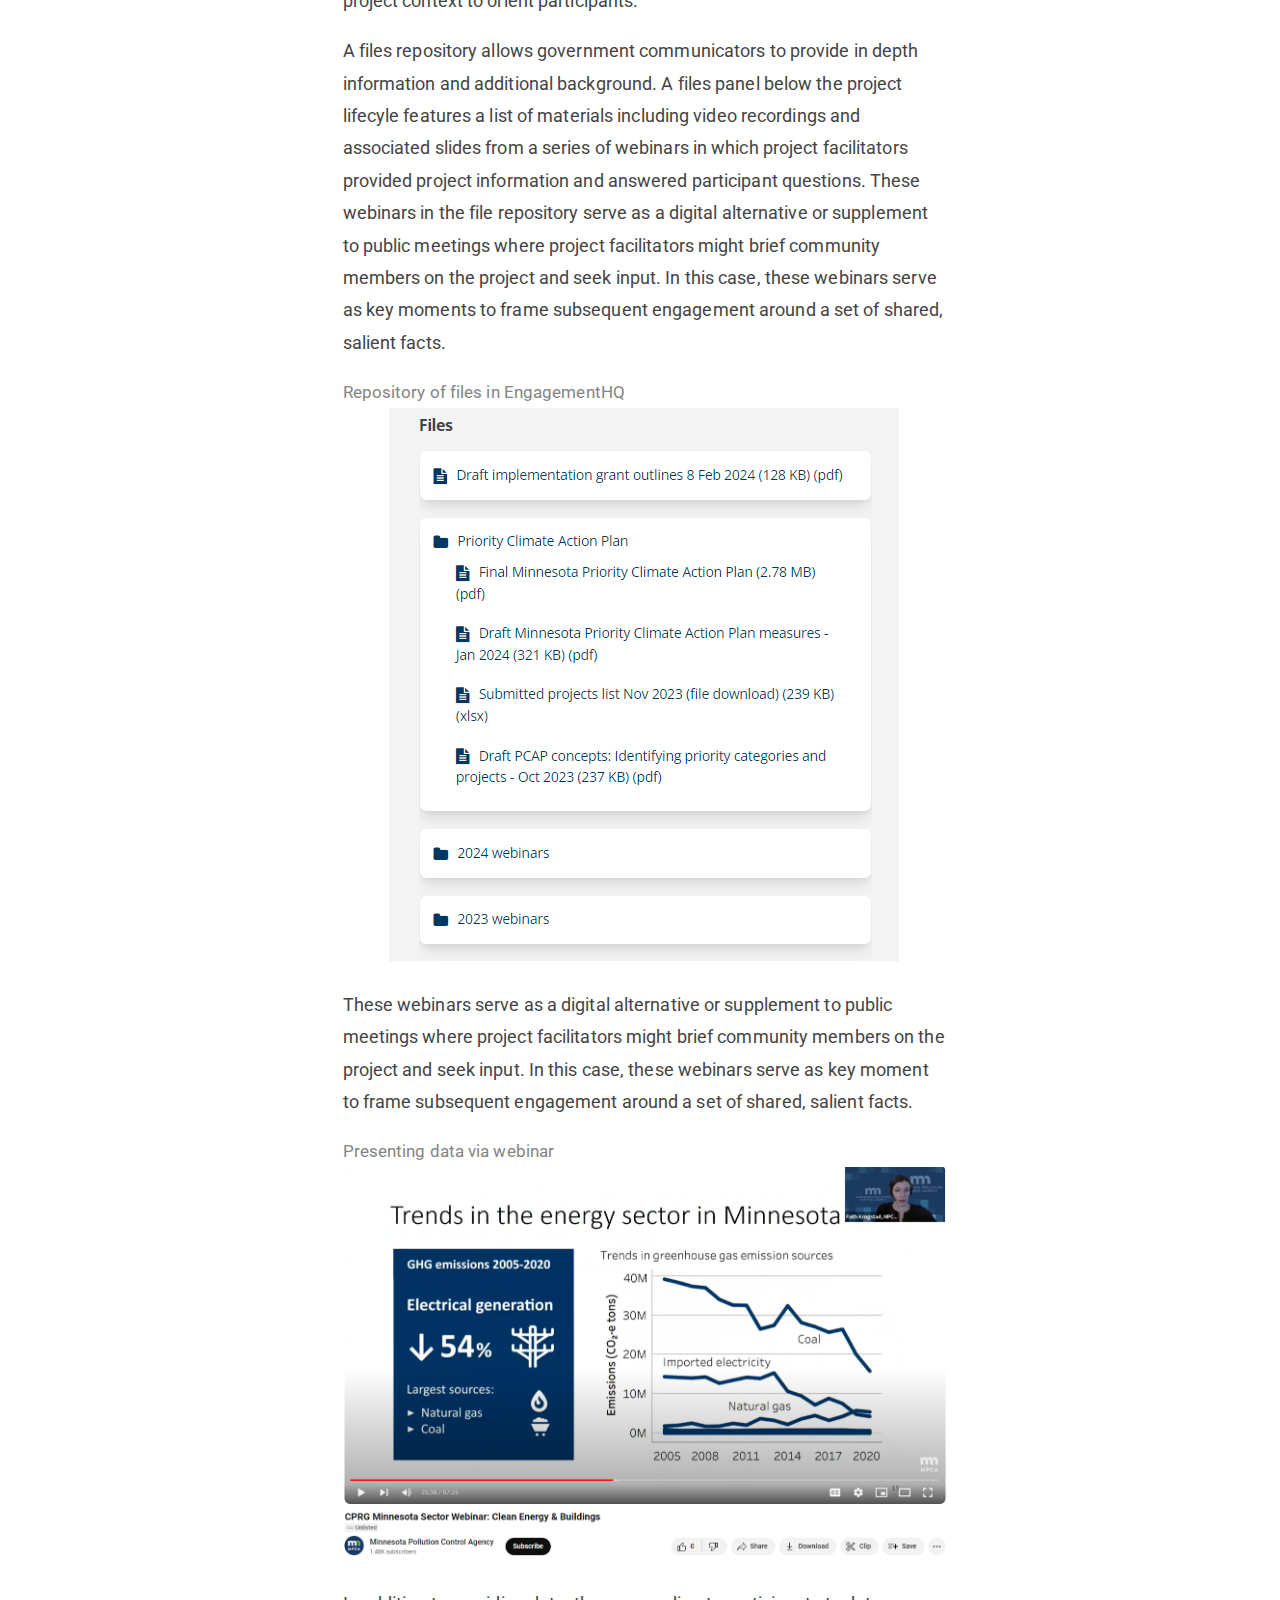
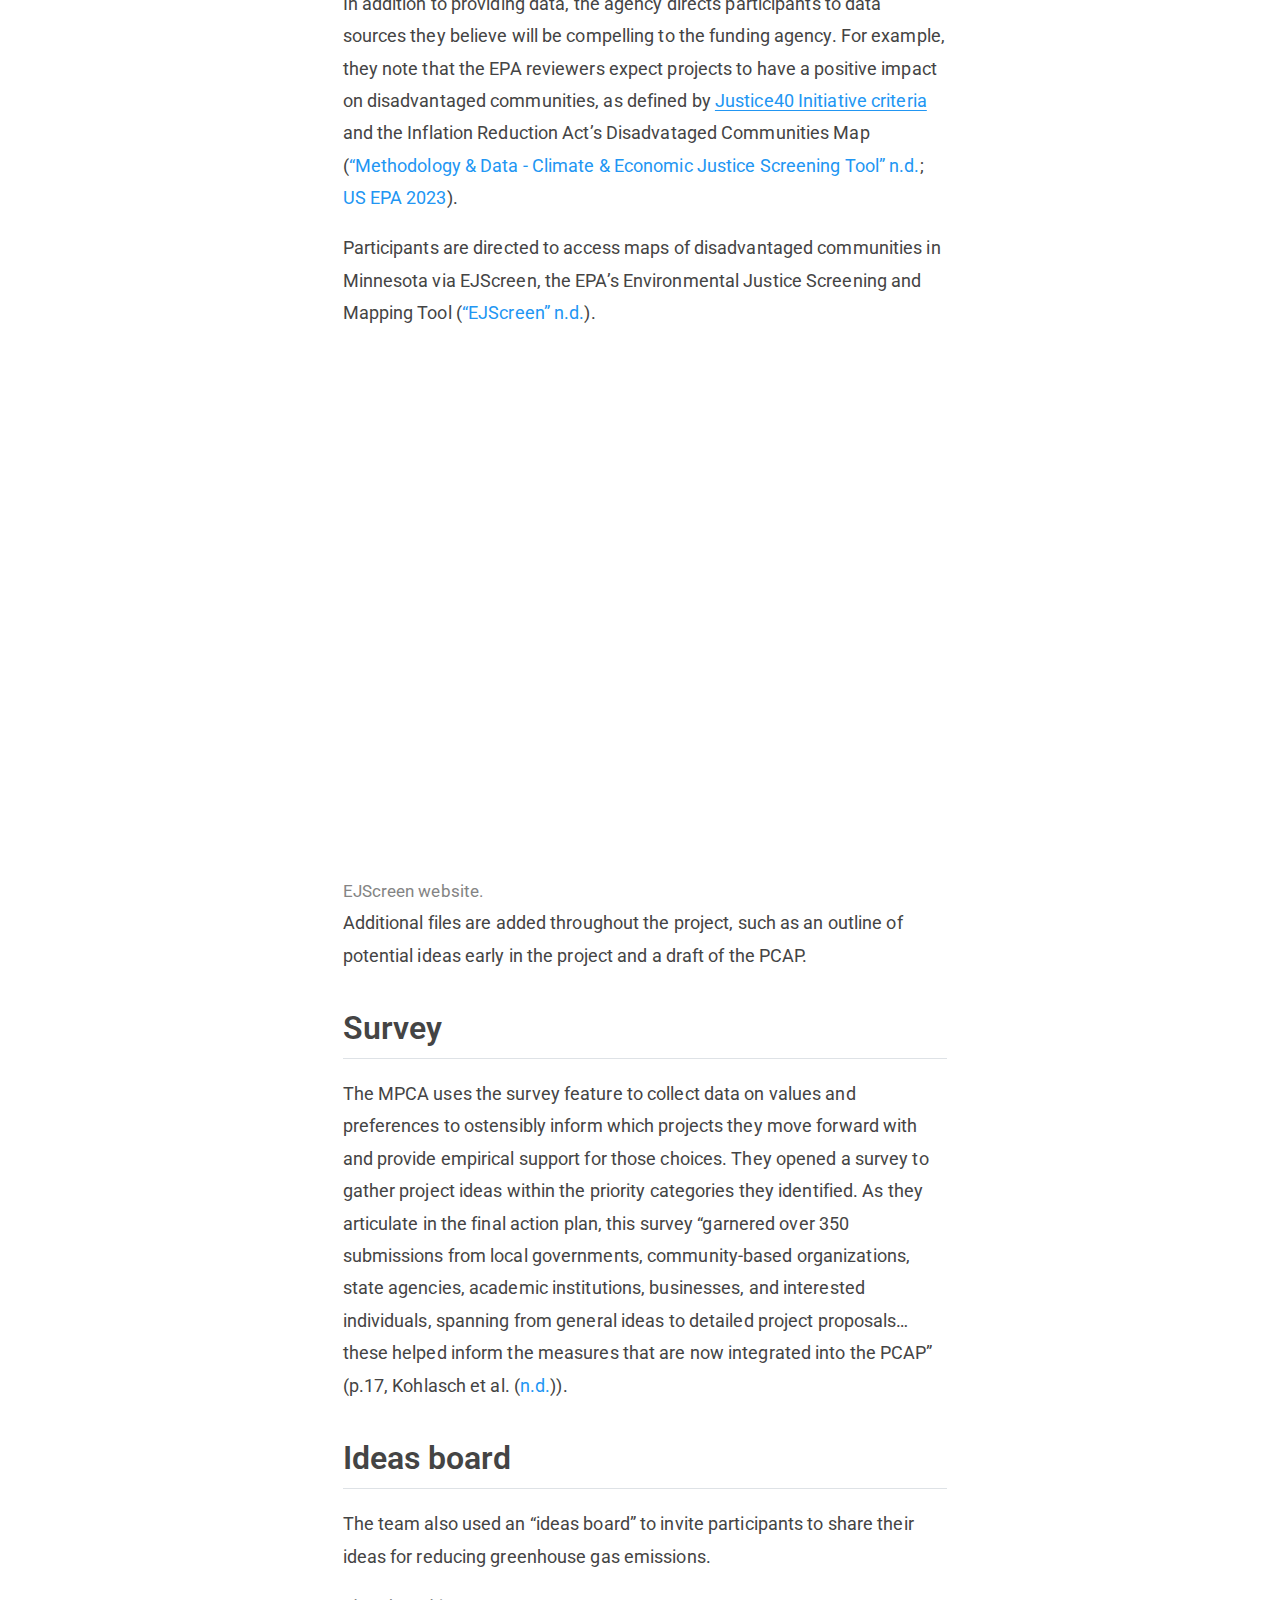
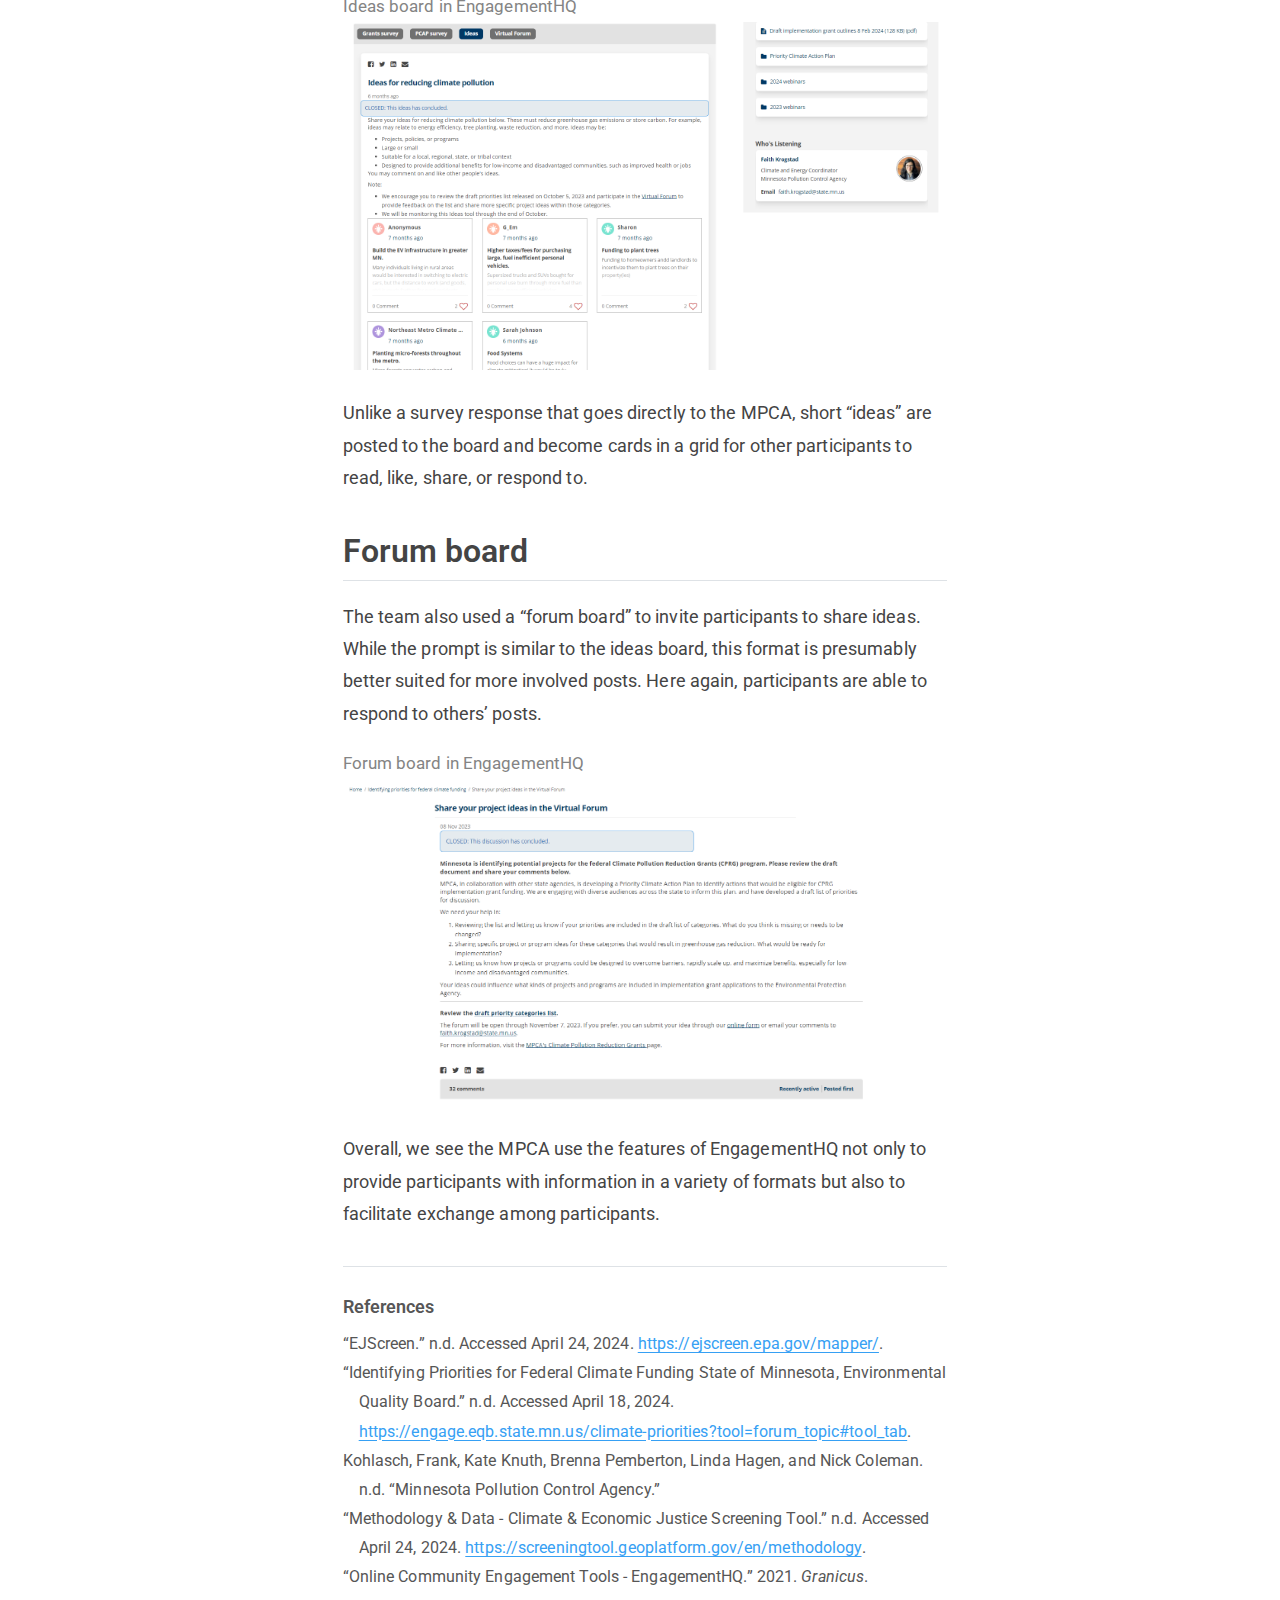
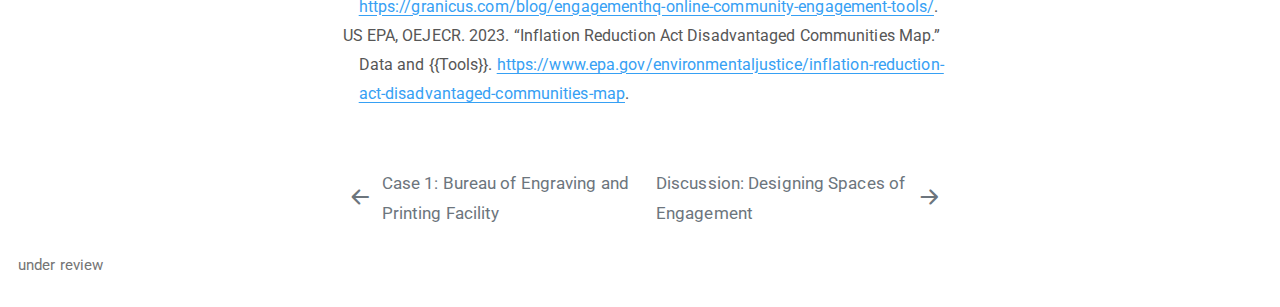
==== commit c8383083: "full draft" ====
--- a/docs/article/a05_case2.html
+++ b/docs/article/a05_case2.html
@@ -119,7 +119,7 @@
           <div class="collapse navbar-collapse" id="navbarCollapse">
             <ul class="navbar-nav navbar-nav-scroll ms-auto">
   <li class="nav-item compact">
-    <a class="nav-link" href="https://github.com/danieljcard1/card-devasto"> <i class="bi bi-github" role="img" aria-label="Github">
+    <a class="nav-link" href="https://github.com/"> <i class="bi bi-github" role="img" aria-label="Github">
 </i> 
 <span class="menu-text"></span></a>
   </li>  
@@ -191,13 +191,7 @@
         <li class="sidebar-item">
   <div class="sidebar-item-container"> 
   <a href="../article/a08_references.html" class="sidebar-item-text sidebar-link">
- <span class="menu-text">References</span></a>
-  </div>
-</li>
-        <li class="sidebar-item">
-  <div class="sidebar-item-container"> 
-  <a href="../article/a11_combined.html" class="sidebar-item-text sidebar-link">
- <span class="menu-text">All sections</span></a>
+ <span class="menu-text">Bibliography</span></a>
   </div>
 </li>
     </ul>
@@ -215,7 +209,7 @@
   <li><a href="#ideas-board" id="toc-ideas-board" class="nav-link" data-scroll-target="#ideas-board">Ideas board</a></li>
   <li><a href="#forum-board" id="toc-forum-board" class="nav-link" data-scroll-target="#forum-board">Forum board</a></li>
   </ul>
-</nav>
+<div class="quarto-other-links"><h2>Other Links</h2><ul><li><a href="https://danieljcard1.github.io/card-devasto/article/a11_combined.pdf"><i class="bi bi-filetype-pdf"></i>Manuscript PDF</a></li></ul></div></nav>
     </div>
 <!-- main -->
 <main class="content" id="quarto-document-content">
@@ -922,7 +916,7 @@
 <footer class="footer">
   <div class="nav-footer">
     <div class="nav-footer-left">
-<p>Card &amp; DeVasto</p>
+<p>under review</p>
 </div>   
     <div class="nav-footer-center">
       &nbsp;
